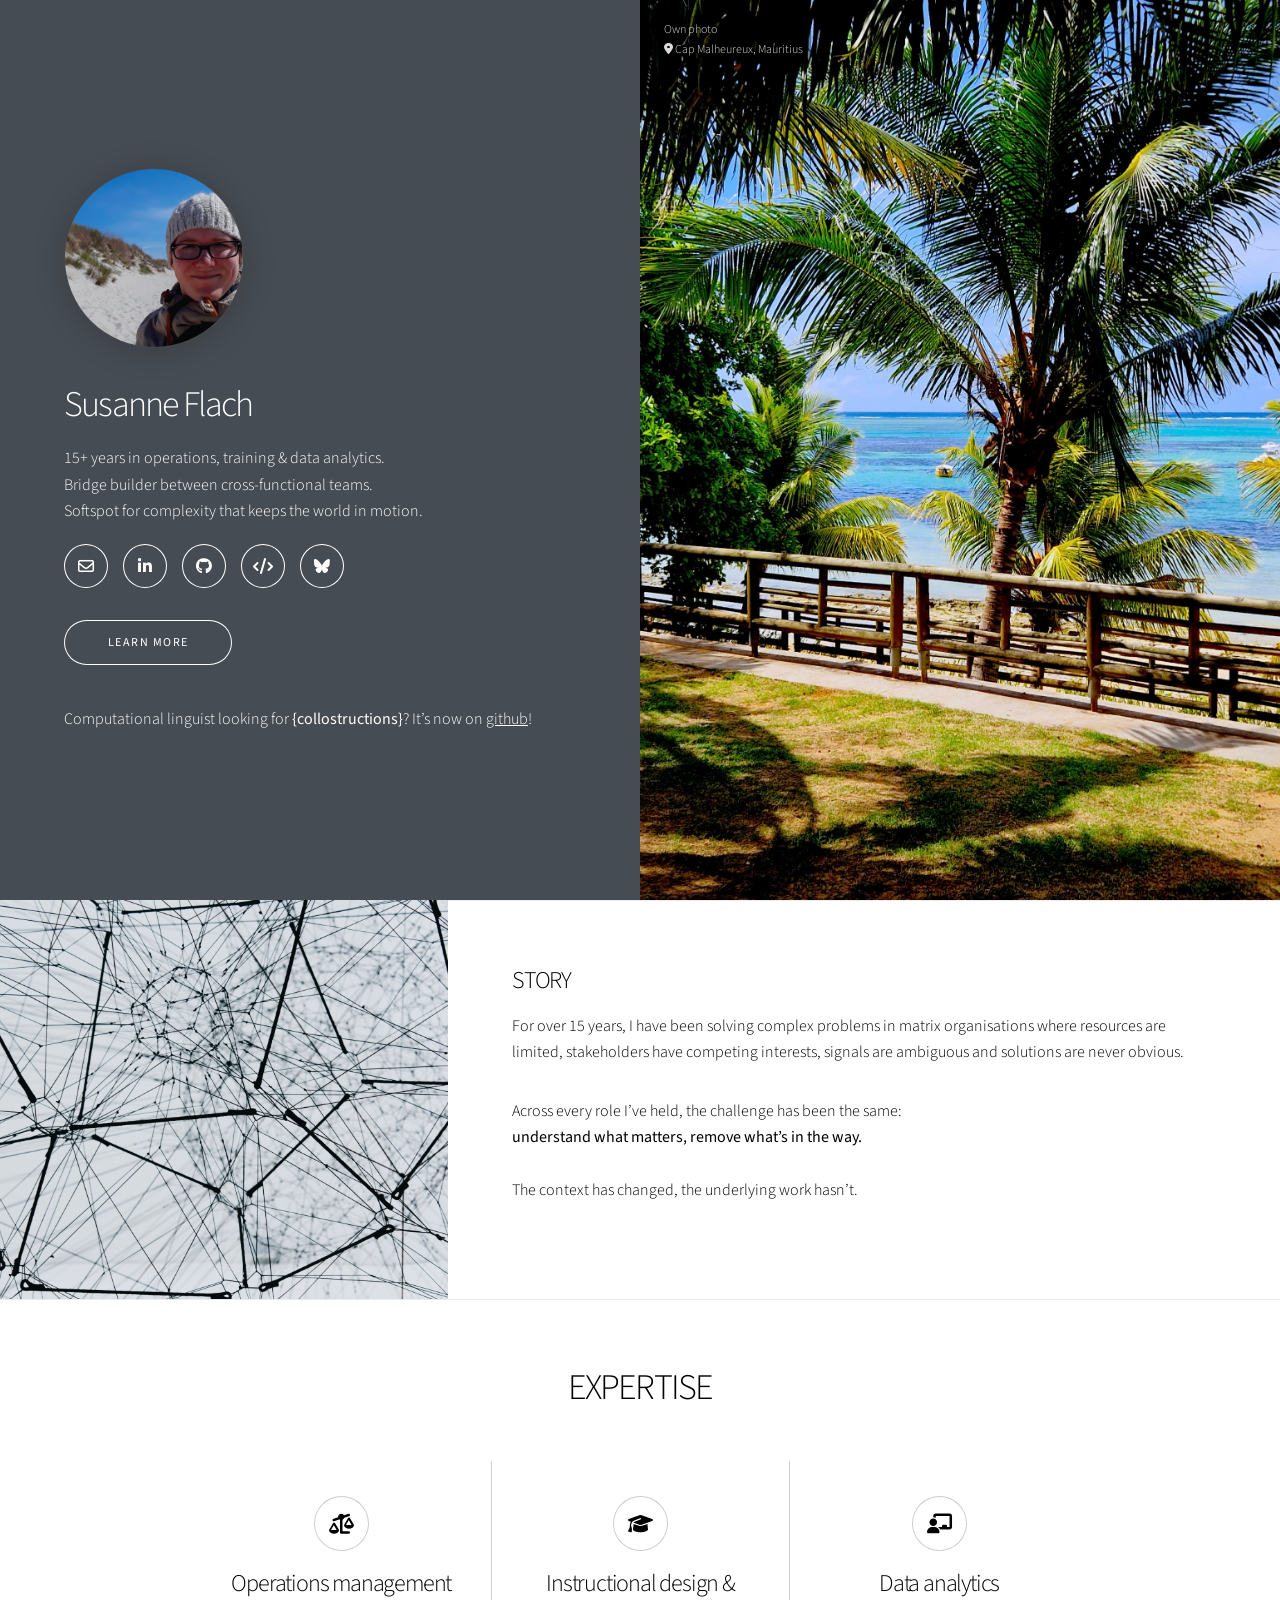
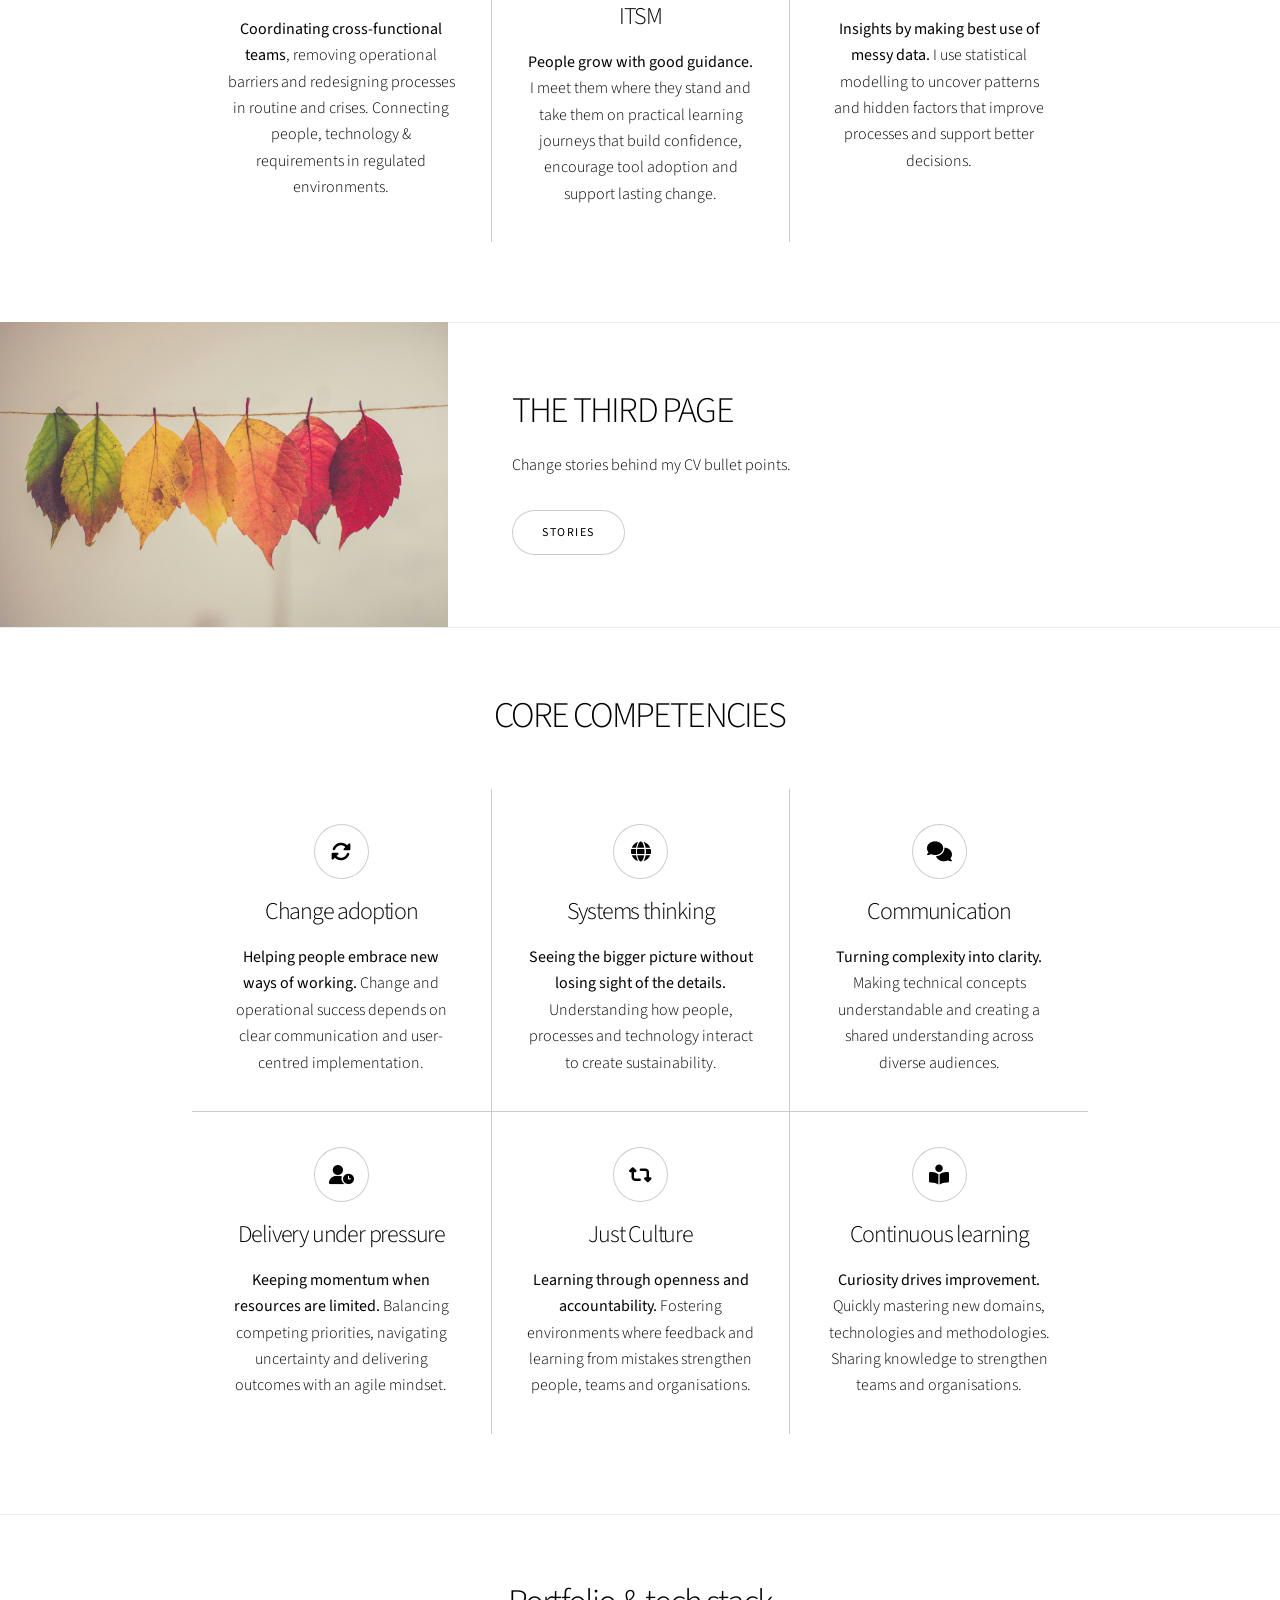
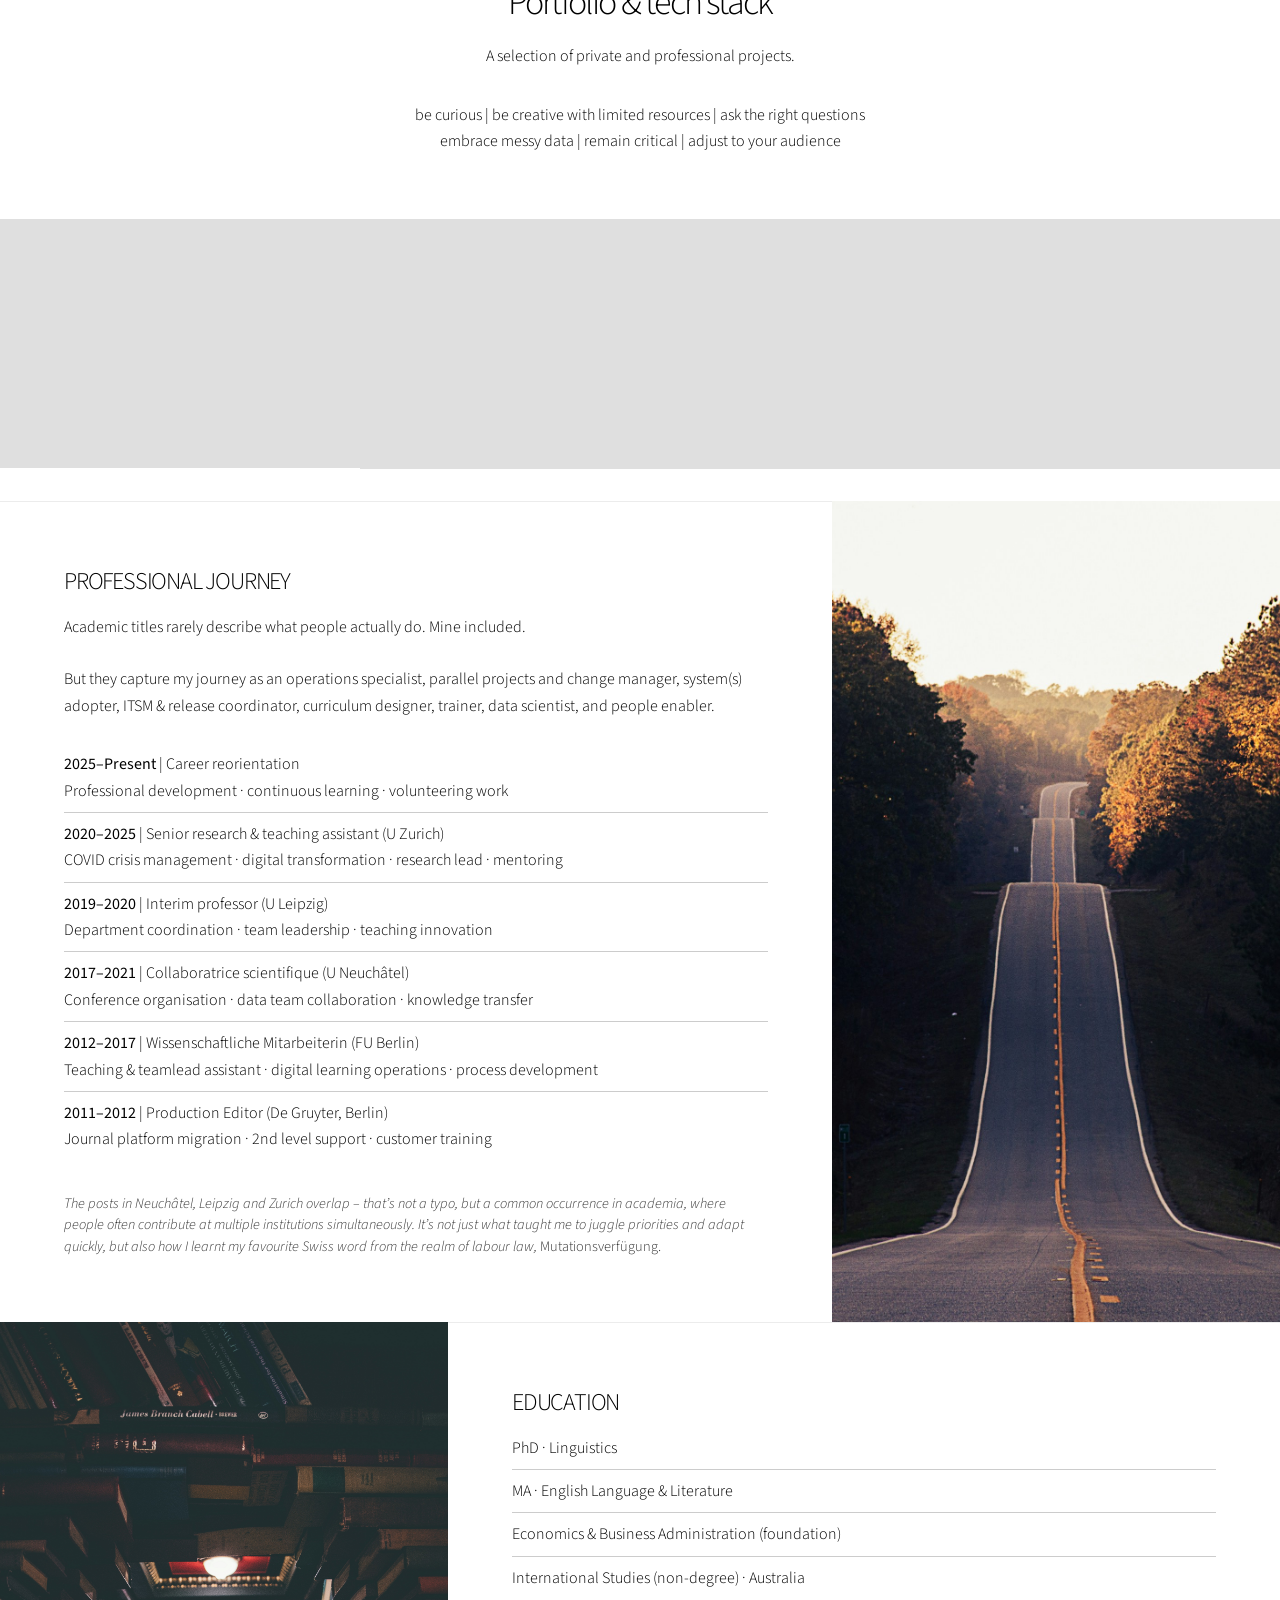
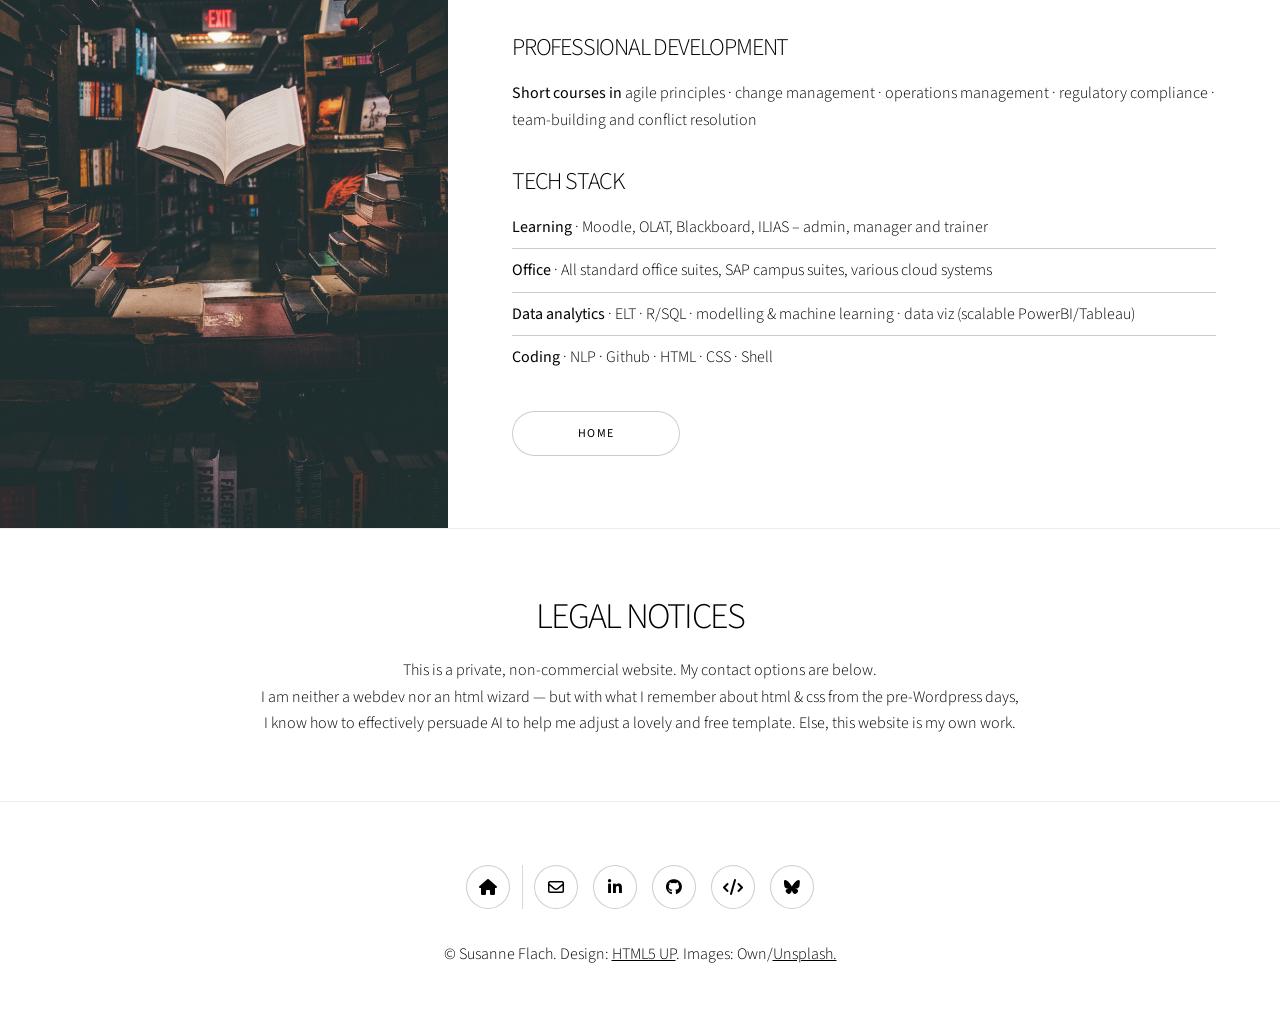
==== index.html @ 355e0c11 "Initial commit" ====
<!doctype html>
<!--
	Story by HTML5 UP
	html5up.net | @ajlkn
	Free for personal and commercial use under the CCA 3.0 license (html5up.net/license)
-->
<html>
  <head>
    <title>Susanne Flach</title>
    <meta charset="utf-8" />
    <meta
      name="viewport"
      content="width=device-width, initial-scale=1, user-scalable=no"
    />
    <link rel="stylesheet" href="assets/css/main.css" />
    <link rel="stylesheet" href="assets/css/custom.css" />
    <noscript
      ><link rel="stylesheet" href="assets/css/noscript.css"
    /></noscript>
    <link
      rel="stylesheet"
      href="https://cdnjs.cloudflare.com/ajax/libs/font-awesome/6.5.2/css/all.min.css"
    />
    <link rel="icon" href="/favicon.ico" type="image/x-icon" />
  </head>
  <body class="is-preload">
    <!-- Wrapper -->
    <div id="wrapper" class="divided">
      <!-- 0 - Header tile -->
      <section
        class="banner onload-image-fade-in onload-content-fade-right invert style1 fullscreen orient-left content-align-left image-position-center color1"
      >
        <div class="content">
          <span class="profile-pic">
            <img
              src="images/profile/profilepic.jpg"
              alt="Profile photo"
              style="opacity: 0.9"
            />
          </span>
          <h2>Susanne Flach</h2>
          <p style="margin-bottom: 20px">
            15+ years in operations, training & data analytics.
            <br />Bridge builder between cross-functional teams. <br />Softspot
            for complexity that keeps the world in motion.
          </p>

          <ul class="icons">
            <li>
              <a href="mailto:vorzimmer@sfla.ch" class="icon style2 fa-envelope"
                ><span class="label">Email</span></a
              >
            </li>
            <li>
              <a
                href="https://www.linkedin.com/in/susanneflach/"
                target="_blank"
                class="icon brands style2 fa-linkedin-in"
                ><span class="label">LinkedIn</span></a
              >
            </li>
            <li>
              <a
                href="https://github.com/skeptikantin"
                target="_blank"
                class="icon brands style2 fab fa-github"
                ><span class="label">github</span></a
              >
            </li>
            <li>
              <a
                href="https://www.datascienceportfol.io/sflach"
                target="_blank"
                class="icon solid style2 fa-code"
                ><span class="label">code</span></a
              >
            </li>
            <li>
              <a
                href="https://bsky.app/profile/skeptikantin.bsky.social"
                target="_blank"
                class="icon brands style2 fab fa-bluesky"
                ><span class="label">bluesky</span></a
              >
            </li>
          </ul>
          <p></p>
          <ul class="actions stacked">
            <li>
              <a href="#first" class="button big wide smooth-scroll-middle"
                >Learn more</a
              >
            </li>
          </ul>
          <p>
            Computational linguist looking for
            <strong>{collostructions}</strong>? It’s now on
            <a
              href="https://github.com/skeptikantin/collostructions"
              target="_blank"
              >github</a
            >!
          </p>
        </div>
        <!-- slide show on the right -->
        <span class="image">
          <span class="slideshow">
            <div class="slide active">
              <img src="images/own/Mauritius1.jpg" alt="" />
              <span class="attribution"
                >Own photo<br />
                <i class="fas fa-map-marker-alt"></i> Cap Malheureux,
                Mauritius</span
              >
            </div>

            <div class="slide">
              <img
                src="images/unsplash/jose-llamas--8Ir6uO4a_A-unsplash.jpg"
                alt=""
              />
              <span class="attribution"
                >Jose Llamas (Unsplash/@josilito)<br />
                <i class="fas fa-map-marker-alt"></i> Iseltwalt, Brienzersee,
                Switzerland</span
              >
            </div>

            <div class="slide">
              <img src="images/own/P28A_LSZB.jpg" alt="" />
              <span class="attribution"
                >Own photo — on board HB-PLY<br />
                <i class="fas fa-map-marker-alt"></i> Bern-Belp (LSZB)</span
              >
            </div>

            <div class="slide">
              <img src="images/own/Fiesch_VS_2017.jpeg" alt="" />
              <span class="attribution"
                >Own photo<br />
                <i class="fas fa-map-marker-alt"></i> Fiesch, Valais,
                Switzerland</span
              >
            </div>
          </span>
        </span>
      </section>

      <!-- 1 - Synopsis -->
      <section
        class="spotlight style1 orient-right content-align-left image-position-center onscroll-image-fade-in"
        id="first"
      >
        <div class="content">
          <h3>STORY</h3>
          <p class="minor">
            For over 15 years, I have been solving complex problems in matrix
            organisations where resources are limited, stakeholders have
            competing interests, signals are ambiguous and solutions are never
            obvious.
          </p>
          <p>
            Across every role I’ve held, the challenge has been the same:<br />
            <strong>understand what matters, remove what’s in the way.</strong
            ><br /><br />The context has changed, the underlying work hasn’t.
          </p>
          <ul class="actions stacked">
            <!--  <li>
              <a href="#expertise" class="button big wide smooth-scroll-middle"
                >Expertise</a
              >
            </li> -->
          </ul>
        </div>
        <div class="image">
          <img
            src="images/unsplash/alina-grubnyak-ZiQkhI7417A-unsplash.jpg"
            alt=""
          />
        </div>
      </section>

      <!-- 3 - Areas of expertise -->
      <section class="wrapper style1 align-center" id="expertise">
        <div class="inner">
          <h2>EXPERTISE</h2>
          <div class="items style1 medium onscroll-fade-in">
            <section>
              <span
                class="icon solid style2 major fa-balance-scale-left"
              ></span>
              <h3>Operations management</h3>
              <p>
                <strong>Coordinating cross-functional teams</strong>, removing
                operational barriers and redesigning processes in routine and
                crises. Connecting people, technology & requirements in
                regulated environments.
              </p>
            </section>
            <section>
              <span class="icon solid style2 major fa-graduation-cap"></span>
              <h3>Instructional design & ITSM</h3>
              <p>
                <strong>People grow with good guidance.</strong>
                I meet them where they stand and take them on practical learning
                journeys that build confidence, encourage tool adoption and
                support lasting change.
              </p>
            </section>
            <section>
              <span
                class="icon solid style2 major fa-chalkboard-teacher"
              ></span>
              <h3>Data analytics</h3>
              <p>
                <strong>Insights by making best use of messy data.</strong>
                I use statistical modelling to uncover patterns and hidden
                factors that improve processes and support better decisions.
              </p>
            </section>
          </div>
        </div>
      </section>

      <!-- 4 The Third Page -->
      <section
        class="spotlight style1 orient-right content-align-left image-position-center onscroll-image-fade-in"
      >
        <div class="content">
          <h2>THE THIRD PAGE</h2>
          <p>Change stories behind my CV bullet points.</p>
          <ul class="actions">
            <li><a href="thirdpage.html" class="button">Stories</a></li>
          </ul>
        </div>
        <div class="image">
          <img
            src="images/unsplash/chris-lawton-5IHz5WhosQE-unsplash.jpg"
            alt=""
          />
        </div>
      </section>

      <!-- 5 Competencies & values -->
      <section class="wrapper style1 align-center">
        <div class="inner">
          <h2>CORE COMPETENCIES</h2>
          <p></p>
          <div class="items style1 medium onscroll-fade-in">
            <section>
              <span class="icon solid style2 major fa-sync-alt"></span>
              <h3>Change adoption</h3>
              <p>
                <strong>Helping people embrace new ways of working.</strong>
                Change and operational success depends on clear communication
                and user-centred implementation.
              </p>
            </section>
            <section>
              <span class="icon solid style2 major fas fa-globe"></span>
              <h3>Systems thinking</h3>
              <p>
                <strong
                  >Seeing the bigger picture without losing sight of the
                  details.</strong
                >
                Understanding how people, processes and technology interact to
                create sustainability.
              </p>
            </section>
            <section>
              <span class="icon solid style2 major far fa-comments"></span>
              <h3>Communication</h3>
              <p>
                <strong>Turning complexity into clarity.</strong> Making
                technical concepts understandable and creating a shared
                understanding across diverse audiences.
              </p>
            </section>
            <section>
              <span class="icon solid style2 major fas fa-user-clock"></span>
              <h3>Delivery under pressure</h3>
              <p>
                <strong>Keeping momentum when resources are limited.</strong>
                Balancing competing priorities, navigating uncertainty and
                delivering outcomes with an agile mindset.
              </p>
            </section>
            <section>
              <span class="icon solid style2 major fas fa-retweet"></span>
              <h3>Just Culture</h3>
              <p>
                <strong>Learning through openness and accountability.</strong>
                Fostering environments where feedback and learning from mistakes
                strengthen people, teams and organisations.
              </p>
            </section>
            <section>
              <span class="icon solid style2 major fas fa-book-reader"></span>
              <h3>Continuous learning</h3>
              <p>
                <strong>Curiosity drives improvement.</strong> Quickly mastering
                new domains, technologies and methodologies. Sharing knowledge
                to strengthen teams and organisations.
              </p>
            </section>
          </div>
        </div>
      </section>

      <!-- 6 Portfolio -->
      <section class="wrapper style1 align-center">
        <div class="inner">
          <h2>Portfolio & tech stack</h2>
          <p>A selection of private and professional projects.</p>
          <p>
            be curious | be creative with limited resources | ask the right
            questions <br />embrace messy data | remain critical | adjust to
            your audience
          </p>
        </div>

        <!-- Gallery -->
        <div class="gallery style2 medium lightbox onscroll-fade-in">
          <!-- Pax satisfaction -->
          <article>
            <a
              href="https://skeptikantin.github.io/airline_reviews/"
              target="_blank"
              rel="noopener noreferrer"
              class="image"
            >
              <img src="images/gallery/thumbs/ZRH_departureboard2.jpg" alt="" />
            </a>
            <div class="caption">
              <h3>What makes passengers (un)happy?</h3>
              <p>
                The quality of <strong>human interaction</strong> — <br />over
                gimmicks, perks & infrastructure.
              </p>
              <ul class="actions fixed">
                <li>
                  <a
                    href="https://skeptikantin.github.io/airline_reviews/"
                    target="_blank"
                    class="button small"
                  >
                    Full story
                  </a>
                </li>
              </ul>
            </div>
          </article>
          <!-- John Oliver -->
          <article>
            <a
              href="https://skeptikantin.github.io/johnoliver/"
              target="_blank"
              rel="noopener noreferrer"
              class="image"
            >
              <img src="images/gallery/thumbs/LWT_overall.jpeg" alt="" />
            </a>
            <div class="caption">
              <h3>Is John Oliver getting angrier?</h3>
              <p>
                Maybe!<br />But he certainly has gotten <strong>faster</strong>!
              </p>
              <ul class="actions fixed">
                <li>
                  <a
                    href="https://skeptikantin.github.io/johnoliver/"
                    target="_blank"
                    class="button small"
                  >
                    Full story
                  </a>
                </li>
              </ul>
            </div>
          </article>
          <!-- Excel tutorial -->
          <article>
            <a
              href="https://www.youtube.com/watch?v=D0VtLaz-iYs&list=PLIZN-827NSINRq4EtjXeoPlh-62akkXWa"
              target="_blank"
              rel="noopener noreferrer"
              class="image"
            >
              <img src="images/gallery/thumbs/ExcelDataAnalysis.jpeg" alt="" />
            </a>
            <div class="caption">
              <h3>How to: Data Analysis in Excel</h3>
              <p>
                Self-paced learning tutorial for 1st year students used in
                flipped classroom teaching.
              </p>
              <ul class="actions fixed">
                <li>
                  <a
                    href="https://www.youtube.com/watch?v=D0VtLaz-iYs&list=PLIZN-827NSINRq4EtjXeoPlh-62akkXWa"
                    target="_blank"
                    class="button small"
                  >
                    YouTube playlist
                  </a>
                </li>
              </ul>
            </div>
          </article>
          <!-- Collostructions -->
          <article>
            <a
              href="https://github.com/skeptikantin/collostructions"
              target="_blank"
              class="image"
            >
              <img src="images/gallery/thumbs/collex.jpg" alt="" />
            </a>
            <div class="caption">
              <h3>R package {collostructions}</h3>
              <p>
                Attraction between words and sentences.<br />Runs 10x faster
                than comparable solutions.
              </p>
              <ul class="actions fixed">
                <li>
                  <a
                    href="https://github.com/skeptikantin/collostructions"
                    target="_blank"
                    class="button small"
                  >
                    Github
                  </a>
                </li>
              </ul>
            </div>
          </article>
        </div>
      </section>

      <!-- 2 Professional journey -->
      <section
        class="spotlight style1 orient-left content-align-left image-position-center onscroll-image-fade-in"
      >
        <div class="content">
          <h3>PROFESSIONAL JOURNEY</h3>
          <p>
            Academic titles rarely describe what people actually do. Mine
            included.<br /><br />But they capture my journey as an operations
            specialist, parallel projects and change manager, system(s) adopter,
            ITSM & release coordinator, curriculum designer, trainer, data
            scientist, and people enabler.
          </p>
          <p></p>
          <ul class="alt">
            <li>
              <strong>2025–Present </strong> | Career reorientation <br />
              Professional development · continuous learning · volunteering work
            </li>
            <li>
              <strong>2020–2025</strong> | Senior research & teaching assistant
              (U Zurich)<br />COVID crisis management · digital transformation ·
              research lead · mentoring
            </li>
            <li>
              <strong>2019–2020</strong> | Interim professor (U Leipzig)<br />
              Department coordination · team leadership · teaching innovation
            </li>
            <li>
              <strong>2017–2021</strong> | Collaboratrice scientifique (U
              Neuchâtel)<br />Conference organisation · data team collaboration
              · knowledge transfer
            </li>
            <li>
              <strong>2012–2017</strong> | Wissenschaftliche Mitarbeiterin (FU
              Berlin)<br />Teaching & teamlead assistant · digital learning
              operations · process development
            </li>
            <li>
              <strong>2011–2012</strong> | Production Editor (De Gruyter,
              Berlin)<br />Journal platform migration · 2nd level support ·
              customer training
            </li>
          </ul>
          <p class="note">
            <i
              >The posts in Neuchâtel, Leipzig and Zurich overlap – that’s not a
              typo, but a common occurrence in academia, where people often
              contribute at multiple institutions simultaneously. It’s not just
              what taught me to juggle priorities and adapt quickly, but also
              how I learnt my favourite Swiss word from the realm of labour law, </i
            >Mutationsverfügung.
          </p>

          <!-- <ul class="actions stacked">
            <li>
              <a
                href="assets/files/cv.pdf"
                class="button icon solid fa-download"
                download
              >
                Download Full CV
              </a>
            </li>
          </ul> -->
        </div>
        <div class="image">
          <img
            src="images/unsplash/matt-foxx-IUY_3DvM__w-unsplash.jpg"
            alt=""
          />
        </div>
      </section>
      <!-- 7 Education & qualifications -->
      <section
        class="spotlight style1 orient-right content-align-left image-position-center onscroll-image-fade-in"
      >
        <div class="content">
          <h3>EDUCATION</h3>
          <ul class="alt">
            <li>PhD · Linguistics</li>
            <li>MA · English Language & Literature</li>
            <li>Economics & Business Administration (foundation)</li>
            <li>International Studies (non-degree) · Australia</li>
          </ul>
          <h3>PROFESSIONAL DEVELOPMENT</h3>
          <p>
            <strong>Short courses in</strong> agile principles · change
            management · operations management · regulatory compliance ·
            team-building and conflict resolution
          </p>
          <h3>TECH STACK</h3>
          <ul class="alt">
            <li>
              <strong>Learning</strong> · Moodle, OLAT, Blackboard, ILIAS –
              admin, manager and trainer
            </li>
            <li>
              <strong>Office</strong> · All standard office suites, SAP campus
              suites, various cloud systems
            </li>
            <li>
              <strong>Data analytics</strong> · ELT · R/SQL · modelling &
              machine learning · data viz (scalable PowerBI/Tableau)
            </li>
            <li><strong>Coding</strong> · NLP · Github · HTML · CSS · Shell</li>
          </ul>
          <ul class="actions stacked">
            <li><a href="#" class="button big wide smooth-scroll">Home</a></li>
          </ul>
        </div>
        <div class="image">
          <img
            src="images/unsplash/jaredd-craig-HH4WBGNyltc-unsplash.jpg"
            alt=""
          />
        </div>
      </section>

      <!-- X Legal note -->
      <section class="wrapper style1 align-center">
        <div class="inner">
          <h2>LEGAL NOTICES</h2>

          <p>
            This is a private, non-commercial website. My contact options are
            below. <br />I am neither a webdev nor an html wizard — but with
            what I remember about html & css from the pre-Wordpress days,
            <br />I know how to effectively persuade AI to help me adjust a
            lovely and free template. Else, this website is my own work.
          </p>
        </div>
      </section>

      <!-- Footer -->
      <footer class="wrapper style1 align-center">
        <div class="inner">
          <ul class="icons">
            <li class="divider">
              <a href="index.html" class="icon solid style2 fa-home">
                <span class="label">Home</span>
              </a>
            </li>
            <li>
              <a href="mailto:vorzimmer@sfla.ch" class="icon style2 fa-envelope"
                ><span class="label">Email</span></a
              >
            </li>
            <li>
              <a
                href="https://www.linkedin.com/in/susanneflach/"
                target="_blank"
                class="icon brands style2 fa-linkedin-in"
                ><span class="label">LinkedIn</span></a
              >
            </li>
            <li>
              <a
                href="https://github.com/skeptikantin"
                target="_blank"
                class="icon brands style2 fab fa-github"
                ><span class="label">github</span></a
              >
            </li>
            <li>
              <a
                href="https://www.datascienceportfol.io/sflach"
                target="_blank"
                class="icon solid style2 fa-code"
                ><span class="label">github</span></a
              >
            </li>
            <li>
              <a
                href="https://bsky.app/profile/skeptikantin.bsky.social"
                target="_blank"
                class="icon brands style2 fab fa-bluesky"
                ><span class="label">github</span></a
              >
            </li>
          </ul>
          <p>
            &copy; Susanne Flach. Design:
            <a href="https://html5up.net">HTML5 UP</a>. Images: Own/<a
              href="https://unsplash.com/"
              >Unsplash.</a
            >
          </p>
        </div>
      </footer>
    </div>

    <!-- Scripts -->
    <script src="assets/js/jquery.min.js"></script>
    <script src="assets/js/jquery.scrollex.min.js"></script>
    <script src="assets/js/jquery.scrolly.min.js"></script>
    <script src="assets/js/browser.min.js"></script>
    <script src="assets/js/breakpoints.min.js"></script>
    <script src="assets/js/util.js"></script>
    <script src="assets/js/main.js"></script>

    <!-- Custom overrides -->
    <script src="assets/js/custom.js"></script>
  </body>
</html>
---- assets/css/main.css ----
@import url(fontawesome-all.min.css);
@import url('https://fonts.googleapis.com/css?family=Source+Sans+Pro:300,300i,400,400i');

/*
	Story by HTML5 UP
	html5up.net | @ajlkn
	Free for personal and commercial use under the CCA 3.0 license (html5up.net/license)
*/

html,
body,
div,
span,
applet,
object,
iframe,
h1,
h2,
h3,
h4,
h5,
h6,
p,
blockquote,
pre,
a,
abbr,
acronym,
address,
big,
cite,
code,
del,
dfn,
em,
img,
ins,
kbd,
q,
s,
samp,
small,
strike,
strong,
sub,
sup,
tt,
var,
b,
u,
i,
center,
dl,
dt,
dd,
ol,
ul,
li,
fieldset,
form,
label,
legend,
table,
caption,
tbody,
tfoot,
thead,
tr,
th,
td,
article,
aside,
canvas,
details,
embed,
figure,
figcaption,
footer,
header,
hgroup,
menu,
nav,
output,
ruby,
section,
summary,
time,
mark,
audio,
video {
  margin: 0;
  padding: 0;
  border: 0;
  font-size: 100%;
  font: inherit;
  vertical-align: baseline;
}

article,
aside,
details,
figcaption,
figure,
footer,
header,
hgroup,
menu,
nav,
section {
  display: block;
}

body {
  line-height: 1;
}

ol,
ul {
  list-style: none;
}

blockquote,
q {
  quotes: none;
}

blockquote:before,
blockquote:after,
q:before,
q:after {
  content: '';
  content: none;
}

table {
  border-collapse: collapse;
  border-spacing: 0;
}

body {
  -webkit-text-size-adjust: none;
}

mark {
  background-color: transparent;
  color: inherit;
}

input::-moz-focus-inner {
  border: 0;
  padding: 0;
}

input,
select,
textarea {
  -moz-appearance: none;
  -webkit-appearance: none;
  -ms-appearance: none;
  appearance: none;
}

/* Basic */

@-ms-viewport {
  width: device-width;
}

body {
  -ms-overflow-style: scrollbar;
}

@media screen and (max-width: 480px) {
  html,
  body {
    min-width: 320px;
  }
}

html {
  box-sizing: border-box;
}

*,
*:before,
*:after {
  box-sizing: inherit;
}

body {
  background: #ffffff;
}

body.is-preload *,
body.is-preload *:before,
body.is-preload *:after {
  -moz-animation: none !important;
  -webkit-animation: none !important;
  -ms-animation: none !important;
  animation: none !important;
  -moz-transition: none !important;
  -webkit-transition: none !important;
  -ms-transition: none !important;
  transition: none !important;
}

/* Type */

html {
  font-size: 18pt;
}

@media screen and (max-width: 1680px) {
  html {
    font-size: 14pt;
  }
}

@media screen and (max-width: 1280px) {
  html {
    font-size: 12pt;
  }
}

@media screen and (max-width: 736px) {
  html {
    font-size: 11pt;
  }
}

@media screen and (max-width: 360px) {
  html {
    font-size: 10pt;
  }
}

body {
  background-color: #ffffff;
  color: #000000;
}

body,
input,
select,
textarea {
  font-family: 'Source Sans Pro', Helvetica, sans-serif;
  font-size: 1rem;
  font-weight: 300;
  line-height: 1.65;
}

a {
  -moz-transition: color 0.2s ease-in-out;
  -webkit-transition: color 0.2s ease-in-out;
  -ms-transition: color 0.2s ease-in-out;
  transition: color 0.2s ease-in-out;
  text-decoration: underline;
}

a:hover {
  text-decoration: none;
}

strong,
b {
  font-weight: 400;
}

em,
i {
  font-style: italic;
}

p {
  margin: 0 0 2rem 0;
}

p.major {
  font-size: 1.25rem;
}

h1,
h2,
h3,
h4,
h5,
h6 {
  font-weight: 300;
  line-height: 1.375;
  letter-spacing: -0.05em;
  margin: 0 0 1rem 0;
}

h1 a,
h2 a,
h3 a,
h4 a,
h5 a,
h6 a {
  color: inherit;
  text-decoration: none;
}

h1 {
  font-size: 3.5rem;
  line-height: 1.2;
}

h2 {
  font-size: 2.25rem;
}

h3 {
  font-size: 1.5rem;
}

h4 {
  font-size: 1.1rem;
}

h5 {
  font-size: 0.9rem;
}

h6 {
  font-size: 0.7rem;
}

sub {
  font-size: 0.8rem;
  position: relative;
  top: 0.5rem;
}

sup {
  font-size: 0.8rem;
  position: relative;
  top: -0.5rem;
}

blockquote {
  border-left: solid 4px;
  font-style: italic;
  margin: 0 0 2rem 0;
  padding: 0.5rem 0 0.5rem 2rem;
}

code {
  border-radius: 4px;
  font-family: 'Courier New', monospace;
  font-size: 0.9em;
  margin: 0 0.25rem;
  padding: 0.25rem 0.325rem;
}

pre {
  -webkit-overflow-scrolling: touch;
  font-family: 'Courier New', monospace;
  font-size: 0.9em;
  margin: 0 0 2rem 0;
}

pre code {
  display: block;
  line-height: 1.5;
  padding: 0.75rem 1rem;
  overflow-x: auto;
}

hr {
  border: 0;
  border-bottom: solid 1px;
  margin: 2.5rem 0;
}

hr.major {
  margin: 3.5rem 0;
}

.align-left {
  text-align: left;
}

.align-center {
  text-align: center;
}

.align-right {
  text-align: right;
}

@media screen and (max-width: 736px) {
  p.major {
    font-size: 1.1rem;
  }

  h1 {
    font-size: 2.5rem;
  }

  h2 {
    font-size: 2rem;
  }

  h3 {
    font-size: 1.25rem;
  }

  h4 {
    font-size: 1rem;
  }
}

input,
select,
textarea {
  color: #000000;
}

a {
  color: #000000;
}

a:hover {
  color: #47d3e5;
}

strong,
b {
  color: #000000;
}

h1,
h2,
h3,
h4,
h5,
h6 {
  color: #000000;
}

blockquote {
  border-left-color: rgba(0, 0, 0, 0.2);
}

code {
  background: rgba(0, 0, 0, 0.05);
  border-color: rgba(0, 0, 0, 0.2);
}

hr {
  border-bottom-color: rgba(0, 0, 0, 0.2);
}

/* Row */

.row {
  display: flex;
  flex-wrap: wrap;
  box-sizing: border-box;
  align-items: stretch;
}

.row > * {
  box-sizing: border-box;
}

.row.gtr-uniform > * > :last-child {
  margin-bottom: 0;
}

.row.aln-left {
  justify-content: flex-start;
}

.row.aln-center {
  justify-content: center;
}

.row.aln-right {
  justify-content: flex-end;
}

.row.aln-top {
  align-items: flex-start;
}

.row.aln-middle {
  align-items: center;
}

.row.aln-bottom {
  align-items: flex-end;
}

.row > .imp {
  order: -1;
}

.row > .col-1 {
  width: 8.33333%;
}

.row > .off-1 {
  margin-left: 8.33333%;
}

.row > .col-2 {
  width: 16.66667%;
}

.row > .off-2 {
  margin-left: 16.66667%;
}

.row > .col-3 {
  width: 25%;
}

.row > .off-3 {
  margin-left: 25%;
}

.row > .col-4 {
  width: 33.33333%;
}

.row > .off-4 {
  margin-left: 33.33333%;
}

.row > .col-5 {
  width: 41.66667%;
}

.row > .off-5 {
  margin-left: 41.66667%;
}

.row > .col-6 {
  width: 50%;
}

.row > .off-6 {
  margin-left: 50%;
}

.row > .col-7 {
  width: 58.33333%;
}

.row > .off-7 {
  margin-left: 58.33333%;
}

.row > .col-8 {
  width: 66.66667%;
}

.row > .off-8 {
  margin-left: 66.66667%;
}

.row > .col-9 {
  width: 75%;
}

.row > .off-9 {
  margin-left: 75%;
}

.row > .col-10 {
  width: 83.33333%;
}

.row > .off-10 {
  margin-left: 83.33333%;
}

.row > .col-11 {
  width: 91.66667%;
}

.row > .off-11 {
  margin-left: 91.66667%;
}

.row > .col-12 {
  width: 100%;
}

.row > .off-12 {
  margin-left: 100%;
}

.row.gtr-0 {
  margin-top: 0;
  margin-left: 0rem;
}

.row.gtr-0 > * {
  padding: 0 0 0 0rem;
}

.row.gtr-0.gtr-uniform {
  margin-top: 0rem;
}

.row.gtr-0.gtr-uniform > * {
  padding-top: 0rem;
}

.row.gtr-25 {
  margin-top: 0;
  margin-left: -0.5rem;
}

.row.gtr-25 > * {
  padding: 0 0 0 0.5rem;
}

.row.gtr-25.gtr-uniform {
  margin-top: -0.5rem;
}

.row.gtr-25.gtr-uniform > * {
  padding-top: 0.5rem;
}

.row.gtr-50 {
  margin-top: 0;
  margin-left: -1rem;
}

.row.gtr-50 > * {
  padding: 0 0 0 1rem;
}

.row.gtr-50.gtr-uniform {
  margin-top: -1rem;
}

.row.gtr-50.gtr-uniform > * {
  padding-top: 1rem;
}

.row {
  margin-top: 0;
  margin-left: -2rem;
}

.row > * {
  padding: 0 0 0 2rem;
}

.row.gtr-uniform {
  margin-top: -2rem;
}

.row.gtr-uniform > * {
  padding-top: 2rem;
}

.row.gtr-150 {
  margin-top: 0;
  margin-left: -3rem;
}

.row.gtr-150 > * {
  padding: 0 0 0 3rem;
}

.row.gtr-150.gtr-uniform {
  margin-top: -3rem;
}

.row.gtr-150.gtr-uniform > * {
  padding-top: 3rem;
}

.row.gtr-200 {
  margin-top: 0;
  margin-left: -4rem;
}

.row.gtr-200 > * {
  padding: 0 0 0 4rem;
}

.row.gtr-200.gtr-uniform {
  margin-top: -4rem;
}

.row.gtr-200.gtr-uniform > * {
  padding-top: 4rem;
}

@media screen and (max-width: 1680px) {
  .row {
    display: flex;
    flex-wrap: wrap;
    box-sizing: border-box;
    align-items: stretch;
  }

  .row > * {
    box-sizing: border-box;
  }

  .row.gtr-uniform > * > :last-child {
    margin-bottom: 0;
  }

  .row.aln-left {
    justify-content: flex-start;
  }

  .row.aln-center {
    justify-content: center;
  }

  .row.aln-right {
    justify-content: flex-end;
  }

  .row.aln-top {
    align-items: flex-start;
  }

  .row.aln-middle {
    align-items: center;
  }

  .row.aln-bottom {
    align-items: flex-end;
  }

  .row > .imp-xlarge {
    order: -1;
  }

  .row > .col-1-xlarge {
    width: 8.33333%;
  }

  .row > .off-1-xlarge {
    margin-left: 8.33333%;
  }

  .row > .col-2-xlarge {
    width: 16.66667%;
  }

  .row > .off-2-xlarge {
    margin-left: 16.66667%;
  }

  .row > .col-3-xlarge {
    width: 25%;
  }

  .row > .off-3-xlarge {
    margin-left: 25%;
  }

  .row > .col-4-xlarge {
    width: 33.33333%;
  }

  .row > .off-4-xlarge {
    margin-left: 33.33333%;
  }

  .row > .col-5-xlarge {
    width: 41.66667%;
  }

  .row > .off-5-xlarge {
    margin-left: 41.66667%;
  }

  .row > .col-6-xlarge {
    width: 50%;
  }

  .row > .off-6-xlarge {
    margin-left: 50%;
  }

  .row > .col-7-xlarge {
    width: 58.33333%;
  }

  .row > .off-7-xlarge {
    margin-left: 58.33333%;
  }

  .row > .col-8-xlarge {
    width: 66.66667%;
  }

  .row > .off-8-xlarge {
    margin-left: 66.66667%;
  }

  .row > .col-9-xlarge {
    width: 75%;
  }

  .row > .off-9-xlarge {
    margin-left: 75%;
  }

  .row > .col-10-xlarge {
    width: 83.33333%;
  }

  .row > .off-10-xlarge {
    margin-left: 83.33333%;
  }

  .row > .col-11-xlarge {
    width: 91.66667%;
  }

  .row > .off-11-xlarge {
    margin-left: 91.66667%;
  }

  .row > .col-12-xlarge {
    width: 100%;
  }

  .row > .off-12-xlarge {
    margin-left: 100%;
  }

  .row.gtr-0 {
    margin-top: 0;
    margin-left: 0rem;
  }

  .row.gtr-0 > * {
    padding: 0 0 0 0rem;
  }

  .row.gtr-0.gtr-uniform {
    margin-top: 0rem;
  }

  .row.gtr-0.gtr-uniform > * {
    padding-top: 0rem;
  }

  .row.gtr-25 {
    margin-top: 0;
    margin-left: -0.5rem;
  }

  .row.gtr-25 > * {
    padding: 0 0 0 0.5rem;
  }

  .row.gtr-25.gtr-uniform {
    margin-top: -0.5rem;
  }

  .row.gtr-25.gtr-uniform > * {
    padding-top: 0.5rem;
  }

  .row.gtr-50 {
    margin-top: 0;
    margin-left: -1rem;
  }

  .row.gtr-50 > * {
    padding: 0 0 0 1rem;
  }

  .row.gtr-50.gtr-uniform {
    margin-top: -1rem;
  }

  .row.gtr-50.gtr-uniform > * {
    padding-top: 1rem;
  }

  .row {
    margin-top: 0;
    margin-left: -2rem;
  }

  .row > * {
    padding: 0 0 0 2rem;
  }

  .row.gtr-uniform {
    margin-top: -2rem;
  }

  .row.gtr-uniform > * {
    padding-top: 2rem;
  }

  .row.gtr-150 {
    margin-top: 0;
    margin-left: -3rem;
  }

  .row.gtr-150 > * {
    padding: 0 0 0 3rem;
  }

  .row.gtr-150.gtr-uniform {
    margin-top: -3rem;
  }

  .row.gtr-150.gtr-uniform > * {
    padding-top: 3rem;
  }

  .row.gtr-200 {
    margin-top: 0;
    margin-left: -4rem;
  }

  .row.gtr-200 > * {
    padding: 0 0 0 4rem;
  }

  .row.gtr-200.gtr-uniform {
    margin-top: -4rem;
  }

  .row.gtr-200.gtr-uniform > * {
    padding-top: 4rem;
  }
}

@media screen and (max-width: 1280px) {
  .row {
    display: flex;
    flex-wrap: wrap;
    box-sizing: border-box;
    align-items: stretch;
  }

  .row > * {
    box-sizing: border-box;
  }

  .row.gtr-uniform > * > :last-child {
    margin-bottom: 0;
  }

  .row.aln-left {
    justify-content: flex-start;
  }

  .row.aln-center {
    justify-content: center;
  }

  .row.aln-right {
    justify-content: flex-end;
  }

  .row.aln-top {
    align-items: flex-start;
  }

  .row.aln-middle {
    align-items: center;
  }

  .row.aln-bottom {
    align-items: flex-end;
  }

  .row > .imp-large {
    order: -1;
  }

  .row > .col-1-large {
    width: 8.33333%;
  }

  .row > .off-1-large {
    margin-left: 8.33333%;
  }

  .row > .col-2-large {
    width: 16.66667%;
  }

  .row > .off-2-large {
    margin-left: 16.66667%;
  }

  .row > .col-3-large {
    width: 25%;
  }

  .row > .off-3-large {
    margin-left: 25%;
  }

  .row > .col-4-large {
    width: 33.33333%;
  }

  .row > .off-4-large {
    margin-left: 33.33333%;
  }

  .row > .col-5-large {
    width: 41.66667%;
  }

  .row > .off-5-large {
    margin-left: 41.66667%;
  }

  .row > .col-6-large {
    width: 50%;
  }

  .row > .off-6-large {
    margin-left: 50%;
  }

  .row > .col-7-large {
    width: 58.33333%;
  }

  .row > .off-7-large {
    margin-left: 58.33333%;
  }

  .row > .col-8-large {
    width: 66.66667%;
  }

  .row > .off-8-large {
    margin-left: 66.66667%;
  }

  .row > .col-9-large {
    width: 75%;
  }

  .row > .off-9-large {
    margin-left: 75%;
  }

  .row > .col-10-large {
    width: 83.33333%;
  }

  .row > .off-10-large {
    margin-left: 83.33333%;
  }

  .row > .col-11-large {
    width: 91.66667%;
  }

  .row > .off-11-large {
    margin-left: 91.66667%;
  }

  .row > .col-12-large {
    width: 100%;
  }

  .row > .off-12-large {
    margin-left: 100%;
  }

  .row.gtr-0 {
    margin-top: 0;
    margin-left: 0rem;
  }

  .row.gtr-0 > * {
    padding: 0 0 0 0rem;
  }

  .row.gtr-0.gtr-uniform {
    margin-top: 0rem;
  }

  .row.gtr-0.gtr-uniform > * {
    padding-top: 0rem;
  }

  .row.gtr-25 {
    margin-top: 0;
    margin-left: -0.5rem;
  }

  .row.gtr-25 > * {
    padding: 0 0 0 0.5rem;
  }

  .row.gtr-25.gtr-uniform {
    margin-top: -0.5rem;
  }

  .row.gtr-25.gtr-uniform > * {
    padding-top: 0.5rem;
  }

  .row.gtr-50 {
    margin-top: 0;
    margin-left: -1rem;
  }

  .row.gtr-50 > * {
    padding: 0 0 0 1rem;
  }

  .row.gtr-50.gtr-uniform {
    margin-top: -1rem;
  }

  .row.gtr-50.gtr-uniform > * {
    padding-top: 1rem;
  }

  .row {
    margin-top: 0;
    margin-left: -2rem;
  }

  .row > * {
    padding: 0 0 0 2rem;
  }

  .row.gtr-uniform {
    margin-top: -2rem;
  }

  .row.gtr-uniform > * {
    padding-top: 2rem;
  }

  .row.gtr-150 {
    margin-top: 0;
    margin-left: -3rem;
  }

  .row.gtr-150 > * {
    padding: 0 0 0 3rem;
  }

  .row.gtr-150.gtr-uniform {
    margin-top: -3rem;
  }

  .row.gtr-150.gtr-uniform > * {
    padding-top: 3rem;
  }

  .row.gtr-200 {
    margin-top: 0;
    margin-left: -4rem;
  }

  .row.gtr-200 > * {
    padding: 0 0 0 4rem;
  }

  .row.gtr-200.gtr-uniform {
    margin-top: -4rem;
  }

  .row.gtr-200.gtr-uniform > * {
    padding-top: 4rem;
  }
}

@media screen and (max-width: 980px) {
  .row {
    display: flex;
    flex-wrap: wrap;
    box-sizing: border-box;
    align-items: stretch;
  }

  .row > * {
    box-sizing: border-box;
  }

  .row.gtr-uniform > * > :last-child {
    margin-bottom: 0;
  }

  .row.aln-left {
    justify-content: flex-start;
  }

  .row.aln-center {
    justify-content: center;
  }

  .row.aln-right {
    justify-content: flex-end;
  }

  .row.aln-top {
    align-items: flex-start;
  }

  .row.aln-middle {
    align-items: center;
  }

  .row.aln-bottom {
    align-items: flex-end;
  }

  .row > .imp-medium {
    order: -1;
  }

  .row > .col-1-medium {
    width: 8.33333%;
  }

  .row > .off-1-medium {
    margin-left: 8.33333%;
  }

  .row > .col-2-medium {
    width: 16.66667%;
  }

  .row > .off-2-medium {
    margin-left: 16.66667%;
  }

  .row > .col-3-medium {
    width: 25%;
  }

  .row > .off-3-medium {
    margin-left: 25%;
  }

  .row > .col-4-medium {
    width: 33.33333%;
  }

  .row > .off-4-medium {
    margin-left: 33.33333%;
  }

  .row > .col-5-medium {
    width: 41.66667%;
  }

  .row > .off-5-medium {
    margin-left: 41.66667%;
  }

  .row > .col-6-medium {
    width: 50%;
  }

  .row > .off-6-medium {
    margin-left: 50%;
  }

  .row > .col-7-medium {
    width: 58.33333%;
  }

  .row > .off-7-medium {
    margin-left: 58.33333%;
  }

  .row > .col-8-medium {
    width: 66.66667%;
  }

  .row > .off-8-medium {
    margin-left: 66.66667%;
  }

  .row > .col-9-medium {
    width: 75%;
  }

  .row > .off-9-medium {
    margin-left: 75%;
  }

  .row > .col-10-medium {
    width: 83.33333%;
  }

  .row > .off-10-medium {
    margin-left: 83.33333%;
  }

  .row > .col-11-medium {
    width: 91.66667%;
  }

  .row > .off-11-medium {
    margin-left: 91.66667%;
  }

  .row > .col-12-medium {
    width: 100%;
  }

  .row > .off-12-medium {
    margin-left: 100%;
  }

  .row.gtr-0 {
    margin-top: 0;
    margin-left: 0rem;
  }

  .row.gtr-0 > * {
    padding: 0 0 0 0rem;
  }

  .row.gtr-0.gtr-uniform {
    margin-top: 0rem;
  }

  .row.gtr-0.gtr-uniform > * {
    padding-top: 0rem;
  }

  .row.gtr-25 {
    margin-top: 0;
    margin-left: -0.5rem;
  }

  .row.gtr-25 > * {
    padding: 0 0 0 0.5rem;
  }

  .row.gtr-25.gtr-uniform {
    margin-top: -0.5rem;
  }

  .row.gtr-25.gtr-uniform > * {
    padding-top: 0.5rem;
  }

  .row.gtr-50 {
    margin-top: 0;
    margin-left: -1rem;
  }

  .row.gtr-50 > * {
    padding: 0 0 0 1rem;
  }

  .row.gtr-50.gtr-uniform {
    margin-top: -1rem;
  }

  .row.gtr-50.gtr-uniform > * {
    padding-top: 1rem;
  }

  .row {
    margin-top: 0;
    margin-left: -2rem;
  }

  .row > * {
    padding: 0 0 0 2rem;
  }

  .row.gtr-uniform {
    margin-top: -2rem;
  }

  .row.gtr-uniform > * {
    padding-top: 2rem;
  }

  .row.gtr-150 {
    margin-top: 0;
    margin-left: -3rem;
  }

  .row.gtr-150 > * {
    padding: 0 0 0 3rem;
  }

  .row.gtr-150.gtr-uniform {
    margin-top: -3rem;
  }

  .row.gtr-150.gtr-uniform > * {
    padding-top: 3rem;
  }

  .row.gtr-200 {
    margin-top: 0;
    margin-left: -4rem;
  }

  .row.gtr-200 > * {
    padding: 0 0 0 4rem;
  }

  .row.gtr-200.gtr-uniform {
    margin-top: -4rem;
  }

  .row.gtr-200.gtr-uniform > * {
    padding-top: 4rem;
  }
}

@media screen and (max-width: 736px) {
  .row {
    display: flex;
    flex-wrap: wrap;
    box-sizing: border-box;
    align-items: stretch;
  }

  .row > * {
    box-sizing: border-box;
  }

  .row.gtr-uniform > * > :last-child {
    margin-bottom: 0;
  }

  .row.aln-left {
    justify-content: flex-start;
  }

  .row.aln-center {
    justify-content: center;
  }

  .row.aln-right {
    justify-content: flex-end;
  }

  .row.aln-top {
    align-items: flex-start;
  }

  .row.aln-middle {
    align-items: center;
  }

  .row.aln-bottom {
    align-items: flex-end;
  }

  .row > .imp-small {
    order: -1;
  }

  .row > .col-1-small {
    width: 8.33333%;
  }

  .row > .off-1-small {
    margin-left: 8.33333%;
  }

  .row > .col-2-small {
    width: 16.66667%;
  }

  .row > .off-2-small {
    margin-left: 16.66667%;
  }

  .row > .col-3-small {
    width: 25%;
  }

  .row > .off-3-small {
    margin-left: 25%;
  }

  .row > .col-4-small {
    width: 33.33333%;
  }

  .row > .off-4-small {
    margin-left: 33.33333%;
  }

  .row > .col-5-small {
    width: 41.66667%;
  }

  .row > .off-5-small {
    margin-left: 41.66667%;
  }

  .row > .col-6-small {
    width: 50%;
  }

  .row > .off-6-small {
    margin-left: 50%;
  }

  .row > .col-7-small {
    width: 58.33333%;
  }

  .row > .off-7-small {
    margin-left: 58.33333%;
  }

  .row > .col-8-small {
    width: 66.66667%;
  }

  .row > .off-8-small {
    margin-left: 66.66667%;
  }

  .row > .col-9-small {
    width: 75%;
  }

  .row > .off-9-small {
    margin-left: 75%;
  }

  .row > .col-10-small {
    width: 83.33333%;
  }

  .row > .off-10-small {
    margin-left: 83.33333%;
  }

  .row > .col-11-small {
    width: 91.66667%;
  }

  .row > .off-11-small {
    margin-left: 91.66667%;
  }

  .row > .col-12-small {
    width: 100%;
  }

  .row > .off-12-small {
    margin-left: 100%;
  }

  .row.gtr-0 {
    margin-top: 0;
    margin-left: 0rem;
  }

  .row.gtr-0 > * {
    padding: 0 0 0 0rem;
  }

  .row.gtr-0.gtr-uniform {
    margin-top: 0rem;
  }

  .row.gtr-0.gtr-uniform > * {
    padding-top: 0rem;
  }

  .row.gtr-25 {
    margin-top: 0;
    margin-left: -0.5rem;
  }

  .row.gtr-25 > * {
    padding: 0 0 0 0.5rem;
  }

  .row.gtr-25.gtr-uniform {
    margin-top: -0.5rem;
  }

  .row.gtr-25.gtr-uniform > * {
    padding-top: 0.5rem;
  }

  .row.gtr-50 {
    margin-top: 0;
    margin-left: -1rem;
  }

  .row.gtr-50 > * {
    padding: 0 0 0 1rem;
  }

  .row.gtr-50.gtr-uniform {
    margin-top: -1rem;
  }

  .row.gtr-50.gtr-uniform > * {
    padding-top: 1rem;
  }

  .row {
    margin-top: 0;
    margin-left: -2rem;
  }

  .row > * {
    padding: 0 0 0 2rem;
  }

  .row.gtr-uniform {
    margin-top: -2rem;
  }

  .row.gtr-uniform > * {
    padding-top: 2rem;
  }

  .row.gtr-150 {
    margin-top: 0;
    margin-left: -3rem;
  }

  .row.gtr-150 > * {
    padding: 0 0 0 3rem;
  }

  .row.gtr-150.gtr-uniform {
    margin-top: -3rem;
  }

  .row.gtr-150.gtr-uniform > * {
    padding-top: 3rem;
  }

  .row.gtr-200 {
    margin-top: 0;
    margin-left: -4rem;
  }

  .row.gtr-200 > * {
    padding: 0 0 0 4rem;
  }

  .row.gtr-200.gtr-uniform {
    margin-top: -4rem;
  }

  .row.gtr-200.gtr-uniform > * {
    padding-top: 4rem;
  }
}

@media screen and (max-width: 480px) {
  .row {
    display: flex;
    flex-wrap: wrap;
    box-sizing: border-box;
    align-items: stretch;
  }

  .row > * {
    box-sizing: border-box;
  }

  .row.gtr-uniform > * > :last-child {
    margin-bottom: 0;
  }

  .row.aln-left {
    justify-content: flex-start;
  }

  .row.aln-center {
    justify-content: center;
  }

  .row.aln-right {
    justify-content: flex-end;
  }

  .row.aln-top {
    align-items: flex-start;
  }

  .row.aln-middle {
    align-items: center;
  }

  .row.aln-bottom {
    align-items: flex-end;
  }

  .row > .imp-xsmall {
    order: -1;
  }

  .row > .col-1-xsmall {
    width: 8.33333%;
  }

  .row > .off-1-xsmall {
    margin-left: 8.33333%;
  }

  .row > .col-2-xsmall {
    width: 16.66667%;
  }

  .row > .off-2-xsmall {
    margin-left: 16.66667%;
  }

  .row > .col-3-xsmall {
    width: 25%;
  }

  .row > .off-3-xsmall {
    margin-left: 25%;
  }

  .row > .col-4-xsmall {
    width: 33.33333%;
  }

  .row > .off-4-xsmall {
    margin-left: 33.33333%;
  }

  .row > .col-5-xsmall {
    width: 41.66667%;
  }

  .row > .off-5-xsmall {
    margin-left: 41.66667%;
  }

  .row > .col-6-xsmall {
    width: 50%;
  }

  .row > .off-6-xsmall {
    margin-left: 50%;
  }

  .row > .col-7-xsmall {
    width: 58.33333%;
  }

  .row > .off-7-xsmall {
    margin-left: 58.33333%;
  }

  .row > .col-8-xsmall {
    width: 66.66667%;
  }

  .row > .off-8-xsmall {
    margin-left: 66.66667%;
  }

  .row > .col-9-xsmall {
    width: 75%;
  }

  .row > .off-9-xsmall {
    margin-left: 75%;
  }

  .row > .col-10-xsmall {
    width: 83.33333%;
  }

  .row > .off-10-xsmall {
    margin-left: 83.33333%;
  }

  .row > .col-11-xsmall {
    width: 91.66667%;
  }

  .row > .off-11-xsmall {
    margin-left: 91.66667%;
  }

  .row > .col-12-xsmall {
    width: 100%;
  }

  .row > .off-12-xsmall {
    margin-left: 100%;
  }

  .row.gtr-0 {
    margin-top: 0;
    margin-left: 0rem;
  }

  .row.gtr-0 > * {
    padding: 0 0 0 0rem;
  }

  .row.gtr-0.gtr-uniform {
    margin-top: 0rem;
  }

  .row.gtr-0.gtr-uniform > * {
    padding-top: 0rem;
  }

  .row.gtr-25 {
    margin-top: 0;
    margin-left: -0.5rem;
  }

  .row.gtr-25 > * {
    padding: 0 0 0 0.5rem;
  }

  .row.gtr-25.gtr-uniform {
    margin-top: -0.5rem;
  }

  .row.gtr-25.gtr-uniform > * {
    padding-top: 0.5rem;
  }

  .row.gtr-50 {
    margin-top: 0;
    margin-left: -1rem;
  }

  .row.gtr-50 > * {
    padding: 0 0 0 1rem;
  }

  .row.gtr-50.gtr-uniform {
    margin-top: -1rem;
  }

  .row.gtr-50.gtr-uniform > * {
    padding-top: 1rem;
  }

  .row {
    margin-top: 0;
    margin-left: -2rem;
  }

  .row > * {
    padding: 0 0 0 2rem;
  }

  .row.gtr-uniform {
    margin-top: -2rem;
  }

  .row.gtr-uniform > * {
    padding-top: 2rem;
  }

  .row.gtr-150 {
    margin-top: 0;
    margin-left: -3rem;
  }

  .row.gtr-150 > * {
    padding: 0 0 0 3rem;
  }

  .row.gtr-150.gtr-uniform {
    margin-top: -3rem;
  }

  .row.gtr-150.gtr-uniform > * {
    padding-top: 3rem;
  }

  .row.gtr-200 {
    margin-top: 0;
    margin-left: -4rem;
  }

  .row.gtr-200 > * {
    padding: 0 0 0 4rem;
  }

  .row.gtr-200.gtr-uniform {
    margin-top: -4rem;
  }

  .row.gtr-200.gtr-uniform > * {
    padding-top: 4rem;
  }
}

@media screen and (max-width: 360px) {
  .row {
    display: flex;
    flex-wrap: wrap;
    box-sizing: border-box;
    align-items: stretch;
  }

  .row > * {
    box-sizing: border-box;
  }

  .row.gtr-uniform > * > :last-child {
    margin-bottom: 0;
  }

  .row.aln-left {
    justify-content: flex-start;
  }

  .row.aln-center {
    justify-content: center;
  }

  .row.aln-right {
    justify-content: flex-end;
  }

  .row.aln-top {
    align-items: flex-start;
  }

  .row.aln-middle {
    align-items: center;
  }

  .row.aln-bottom {
    align-items: flex-end;
  }

  .row > .imp-xxsmall {
    order: -1;
  }

  .row > .col-1-xxsmall {
    width: 8.33333%;
  }

  .row > .off-1-xxsmall {
    margin-left: 8.33333%;
  }

  .row > .col-2-xxsmall {
    width: 16.66667%;
  }

  .row > .off-2-xxsmall {
    margin-left: 16.66667%;
  }

  .row > .col-3-xxsmall {
    width: 25%;
  }

  .row > .off-3-xxsmall {
    margin-left: 25%;
  }

  .row > .col-4-xxsmall {
    width: 33.33333%;
  }

  .row > .off-4-xxsmall {
    margin-left: 33.33333%;
  }

  .row > .col-5-xxsmall {
    width: 41.66667%;
  }

  .row > .off-5-xxsmall {
    margin-left: 41.66667%;
  }

  .row > .col-6-xxsmall {
    width: 50%;
  }

  .row > .off-6-xxsmall {
    margin-left: 50%;
  }

  .row > .col-7-xxsmall {
    width: 58.33333%;
  }

  .row > .off-7-xxsmall {
    margin-left: 58.33333%;
  }

  .row > .col-8-xxsmall {
    width: 66.66667%;
  }

  .row > .off-8-xxsmall {
    margin-left: 66.66667%;
  }

  .row > .col-9-xxsmall {
    width: 75%;
  }

  .row > .off-9-xxsmall {
    margin-left: 75%;
  }

  .row > .col-10-xxsmall {
    width: 83.33333%;
  }

  .row > .off-10-xxsmall {
    margin-left: 83.33333%;
  }

  .row > .col-11-xxsmall {
    width: 91.66667%;
  }

  .row > .off-11-xxsmall {
    margin-left: 91.66667%;
  }

  .row > .col-12-xxsmall {
    width: 100%;
  }

  .row > .off-12-xxsmall {
    margin-left: 100%;
  }

  .row.gtr-0 {
    margin-top: 0;
    margin-left: 0rem;
  }

  .row.gtr-0 > * {
    padding: 0 0 0 0rem;
  }

  .row.gtr-0.gtr-uniform {
    margin-top: 0rem;
  }

  .row.gtr-0.gtr-uniform > * {
    padding-top: 0rem;
  }

  .row.gtr-25 {
    margin-top: 0;
    margin-left: -0.5rem;
  }

  .row.gtr-25 > * {
    padding: 0 0 0 0.5rem;
  }

  .row.gtr-25.gtr-uniform {
    margin-top: -0.5rem;
  }

  .row.gtr-25.gtr-uniform > * {
    padding-top: 0.5rem;
  }

  .row.gtr-50 {
    margin-top: 0;
    margin-left: -1rem;
  }

  .row.gtr-50 > * {
    padding: 0 0 0 1rem;
  }

  .row.gtr-50.gtr-uniform {
    margin-top: -1rem;
  }

  .row.gtr-50.gtr-uniform > * {
    padding-top: 1rem;
  }

  .row {
    margin-top: 0;
    margin-left: -2rem;
  }

  .row > * {
    padding: 0 0 0 2rem;
  }

  .row.gtr-uniform {
    margin-top: -2rem;
  }

  .row.gtr-uniform > * {
    padding-top: 2rem;
  }

  .row.gtr-150 {
    margin-top: 0;
    margin-left: -3rem;
  }

  .row.gtr-150 > * {
    padding: 0 0 0 3rem;
  }

  .row.gtr-150.gtr-uniform {
    margin-top: -3rem;
  }

  .row.gtr-150.gtr-uniform > * {
    padding-top: 3rem;
  }

  .row.gtr-200 {
    margin-top: 0;
    margin-left: -4rem;
  }

  .row.gtr-200 > * {
    padding: 0 0 0 4rem;
  }

  .row.gtr-200.gtr-uniform {
    margin-top: -4rem;
  }

  .row.gtr-200.gtr-uniform > * {
    padding-top: 4rem;
  }
}

/* Box */

.box {
  border-radius: 4px;
  border: solid 1px;
  margin-bottom: 2rem;
  padding: 1.5rem;
}

.box > :last-child,
.box > :last-child > :last-child,
.box > :last-child > :last-child > :last-child {
  margin-bottom: 0;
}

.box.alt {
  border: 0;
  border-radius: 0;
  padding: 0;
}

.box {
  border-color: rgba(0, 0, 0, 0.2);
}

/* Button */

input[type='submit'],
input[type='reset'],
input[type='button'],
button,
.button {
  -moz-appearance: none;
  -webkit-appearance: none;
  -ms-appearance: none;
  appearance: none;
  -moz-transition:
    background-color 0.2s ease-in-out,
    box-shadow 0.2s ease-in-out,
    color 0.2s ease-in-out;
  -webkit-transition:
    background-color 0.2s ease-in-out,
    box-shadow 0.2s ease-in-out,
    color 0.2s ease-in-out;
  -ms-transition:
    background-color 0.2s ease-in-out,
    box-shadow 0.2s ease-in-out,
    color 0.2s ease-in-out;
  transition:
    background-color 0.2s ease-in-out,
    box-shadow 0.2s ease-in-out,
    color 0.2s ease-in-out;
  border: 0;
  cursor: pointer;
  display: inline-block;
  font-weight: 400;
  letter-spacing: 0.125em;
  text-align: center;
  text-decoration: none;
  text-transform: uppercase;
  white-space: nowrap;
  font-size: 0.75rem;
  max-width: 20rem;
  height: 3.75em;
  line-height: 3.75em;
  border-radius: 3.75em;
  padding: 0 2.5em;
  text-overflow: ellipsis;
  overflow: hidden;
}

input[type='submit'].icon:before,
input[type='reset'].icon:before,
input[type='button'].icon:before,
button.icon:before,
.button.icon:before {
  margin-right: 0.5rem;
}

input[type='submit'].fit,
input[type='reset'].fit,
input[type='button'].fit,
button.fit,
.button.fit {
  width: 100%;
}

input[type='submit'].small,
input[type='reset'].small,
input[type='button'].small,
button.small,
.button.small {
  font-size: 0.6rem;
  height: 3.325em;
  line-height: 3.325em;
  border-radius: 3.325em;
  padding: 0 2em;
}

input[type='submit'].large,
input[type='reset'].large,
input[type='button'].large,
button.large,
.button.large {
  font-size: 0.8rem;
  height: 4em;
  line-height: 4em;
  border-radius: 4em;
  padding: 0 3em;
}

input[type='submit'].wide,
input[type='reset'].wide,
input[type='button'].wide,
button.wide,
.button.wide {
  min-width: 14em;
}

input[type='submit'].disabled,
input[type='submit']:disabled,
input[type='reset'].disabled,
input[type='reset']:disabled,
input[type='button'].disabled,
input[type='button']:disabled,
button.disabled,
button:disabled,
.button.disabled,
.button:disabled {
  pointer-events: none;
  opacity: 0.25;
}

input[type='submit'],
input[type='reset'],
input[type='button'],
button,
.button {
  background-color: transparent;
  box-shadow: inset 0 0 0 1px rgba(0, 0, 0, 0.2);
  color: #000000 !important;
}

input[type='submit']:hover,
input[type='reset']:hover,
input[type='button']:hover,
button:hover,
.button:hover {
  box-shadow: inset 0 0 0 1px #47d3e5;
  color: #47d3e5 !important;
}

input[type='submit']:active,
input[type='reset']:active,
input[type='button']:active,
button:active,
.button:active {
  background-color: rgba(71, 211, 229, 0.2);
  box-shadow: inset 0 0 0 1px #47d3e5;
  color: #47d3e5 !important;
}

input[type='submit'].primary,
input[type='reset'].primary,
input[type='button'].primary,
button.primary,
.button.primary {
  background-color: #000000;
  box-shadow: none;
  color: #ffffff !important;
}

input[type='submit'].primary:hover,
input[type='reset'].primary:hover,
input[type='button'].primary:hover,
button.primary:hover,
.button.primary:hover {
  background-color: #47d3e5;
}

input[type='submit'].primary:active,
input[type='reset'].primary:active,
input[type='button'].primary:active,
button.primary:active,
.button.primary:active {
  background-color: #1ebdd1;
}

/* Form */

form {
  margin: 0 0 2rem 0;
}

form > :last-child {
  margin-bottom: 0;
}

form > .fields {
  display: -moz-flex;
  display: -webkit-flex;
  display: -ms-flex;
  display: flex;
  -moz-flex-wrap: wrap;
  -webkit-flex-wrap: wrap;
  -ms-flex-wrap: wrap;
  flex-wrap: wrap;
  width: calc(100% + 3rem);
  margin: -1.5rem 0 2rem -1.5rem;
}

form > .fields > .field {
  -moz-flex-grow: 0;
  -webkit-flex-grow: 0;
  -ms-flex-grow: 0;
  flex-grow: 0;
  -moz-flex-shrink: 0;
  -webkit-flex-shrink: 0;
  -ms-flex-shrink: 0;
  flex-shrink: 0;
  padding: 1.5rem 0 0 1.5rem;
  width: calc(100% - 1.5rem);
}

form > .fields > .field.half {
  width: calc(50% - 0.75rem);
}

form > .fields > .field.third {
  width: calc(100% / 3 - 0.5rem);
}

form > .fields > .field.quarter {
  width: calc(25% - 0.375rem);
}

@media screen and (max-width: 480px) {
  form > .fields {
    width: calc(100% + 3rem);
    margin: -1.5rem 0 2rem -1.5rem;
  }

  form > .fields > .field {
    padding: 1.5rem 0 0 1.5rem;
    width: calc(100% - 1.5rem);
  }

  form > .fields > .field.half {
    width: calc(100% - 1.5rem);
  }

  form > .fields > .field.third {
    width: calc(100% - 1.5rem);
  }

  form > .fields > .field.quarter {
    width: calc(100% - 1.5rem);
  }
}

label {
  display: block;
  font-size: 0.9rem;
  font-weight: 400;
  margin: 0 0 1rem 0;
}

input[type='text'],
input[type='password'],
input[type='email'],
input[type='tel'],
input[type='search'],
input[type='url'],
select,
textarea {
  -moz-appearance: none;
  -webkit-appearance: none;
  -ms-appearance: none;
  appearance: none;
  background-color: transparent;
  border-radius: 4px;
  border: none;
  border: solid 1px;
  color: inherit;
  display: block;
  outline: 0;
  padding: 0 0.825rem;
  text-decoration: none;
  width: 100%;
}

input[type='text']:invalid,
input[type='password']:invalid,
input[type='email']:invalid,
input[type='tel']:invalid,
input[type='search']:invalid,
input[type='url']:invalid,
select:invalid,
textarea:invalid {
  box-shadow: none;
}

select {
  background-size: 1.25rem;
  background-repeat: no-repeat;
  background-position: calc(100% - 1rem) center;
  height: 2.75rem;
  padding-right: 2.75rem;
  text-overflow: ellipsis;
}

select:focus::-ms-value {
  background-color: transparent;
}

select::-ms-expand {
  display: none;
}

input[type='text'],
input[type='password'],
input[type='email'],
input[type='tel'],
input[type='search'],
input[type='url'],
select {
  height: 2.75rem;
}

textarea {
  padding: 0.75rem 1rem;
}

input[type='checkbox'],
input[type='radio'] {
  -moz-appearance: none;
  -webkit-appearance: none;
  -ms-appearance: none;
  appearance: none;
  display: block;
  float: left;
  margin-right: -2rem;
  opacity: 0;
  width: 1rem;
  z-index: -1;
}

input[type='checkbox'] + label,
input[type='radio'] + label {
  text-decoration: none;
  -moz-user-select: none;
  -webkit-user-select: none;
  -ms-user-select: none;
  user-select: none;
  cursor: pointer;
  display: inline-block;
  font-size: 1rem;
  font-weight: 300;
  padding-left: 2.4rem;
  padding-right: 0.75rem;
  position: relative;
  margin-bottom: 0;
}

input[type='checkbox'] + label:before,
input[type='radio'] + label:before {
  -moz-osx-font-smoothing: grayscale;
  -webkit-font-smoothing: antialiased;
  display: inline-block;
  font-style: normal;
  font-variant: normal;
  text-rendering: auto;
  line-height: 1;
  text-transform: none !important;
  font-family: 'Font Awesome 5 Free';
  font-weight: 900;
}

input[type='checkbox'] + label:before,
input[type='radio'] + label:before {
  border-radius: 4px;
  border: solid 1px;
  content: '';
  display: inline-block;
  font-size: 0.8rem;
  height: 1.65rem;
  left: 0;
  line-height: 1.65rem;
  position: absolute;
  text-align: center;
  top: 0;
  width: 1.65rem;
}

input[type='checkbox']:checked + label:before,
input[type='radio']:checked + label:before {
  content: '\f00c';
}

input[type='checkbox'] + label:before {
  border-radius: 4px;
}

input[type='radio'] + label:before {
  border-radius: 100%;
}

::-webkit-input-placeholder {
  opacity: 1;
}

:-moz-placeholder {
  opacity: 1;
}

::-moz-placeholder {
  opacity: 1;
}

:-ms-input-placeholder {
  opacity: 1;
}

label {
  color: #000000;
}

input[type='text'],
input[type='password'],
input[type='email'],
input[type='tel'],
input[type='search'],
input[type='url'],
select,
textarea {
  border-color: rgba(0, 0, 0, 0.2);
}

input[type='text']:focus,
input[type='password']:focus,
input[type='email']:focus,
input[type='tel']:focus,
input[type='search']:focus,
input[type='url']:focus,
select:focus,
textarea:focus {
  border-color: #47d3e5;
  box-shadow: 0 0 0 1px #47d3e5;
}

select {
  background-image: url("data:image/svg+xml;charset=utf8,%3Csvg xmlns='http://www.w3.org/2000/svg' width='40' height='40' preserveAspectRatio='none' viewBox='0 0 40 40'%3E%3Cpath d='M9.4,12.3l10.4,10.4l10.4-10.4c0.2-0.2,0.5-0.4,0.9-0.4c0.3,0,0.6,0.1,0.9,0.4l3.3,3.3c0.2,0.2,0.4,0.5,0.4,0.9 c0,0.4-0.1,0.6-0.4,0.9L20.7,31.9c-0.2,0.2-0.5,0.4-0.9,0.4c-0.3,0-0.6-0.1-0.9-0.4L4.3,17.3c-0.2-0.2-0.4-0.5-0.4-0.9 c0-0.4,0.1-0.6,0.4-0.9l3.3-3.3c0.2-0.2,0.5-0.4,0.9-0.4S9.1,12.1,9.4,12.3z' fill='rgba(0, 0, 0, 0.2)' /%3E%3C/svg%3E");
}

select option {
  color: #000000;
  background: #ffffff;
}

input[type='checkbox'] + label,
input[type='radio'] + label {
  color: #000000;
}

input[type='checkbox'] + label:before,
input[type='radio'] + label:before {
  border-color: rgba(0, 0, 0, 0.2);
}

input[type='checkbox']:checked + label:before,
input[type='radio']:checked + label:before {
  background-color: #000000;
  border-color: #000000;
  color: #ffffff;
}

input[type='checkbox']:focus + label:before,
input[type='radio']:focus + label:before {
  border-color: #47d3e5;
  box-shadow: 0 0 0 1px #47d3e5;
}

::-webkit-input-placeholder {
  color: rgba(0, 0, 0, 0.75) !important;
}

:-moz-placeholder {
  color: rgba(0, 0, 0, 0.75) !important;
}

::-moz-placeholder {
  color: rgba(0, 0, 0, 0.75) !important;
}

:-ms-input-placeholder {
  color: rgba(0, 0, 0, 0.75) !important;
}

/* Icon */

.icon {
  text-decoration: none;
  border-bottom: none;
  position: relative;
  text-align: center;
}

.icon:before {
  -moz-osx-font-smoothing: grayscale;
  -webkit-font-smoothing: antialiased;
  display: inline-block;
  font-style: normal;
  font-variant: normal;
  text-rendering: auto;
  line-height: 1;
  text-transform: none !important;
  font-family: 'Font Awesome 5 Free';
  font-weight: 400;
}

.icon > .label {
  display: none;
}

.icon:before {
  line-height: inherit;
}

.icon.solid:before {
  font-weight: 900;
}

.icon.brands:before {
  font-family: 'Font Awesome 5 Brands';
}

.icon.style2:before {
  border-radius: 2.75em;
  display: inline-block;
  height: 2.75em;
  line-height: 2.75em;
  width: 2.75em;
}

.icon.major {
  display: block;
  margin: 0 0 1rem 0;
}

.icon.major:before {
  font-size: 1.25rem;
}

a.icon.style2:before {
  -moz-transition:
    background-color 0.2s ease-in-out,
    box-shadow 0.2s ease-in-out,
    color 0.2s ease-in-out;
  -webkit-transition:
    background-color 0.2s ease-in-out,
    box-shadow 0.2s ease-in-out,
    color 0.2s ease-in-out;
  -ms-transition:
    background-color 0.2s ease-in-out,
    box-shadow 0.2s ease-in-out,
    color 0.2s ease-in-out;
  transition:
    background-color 0.2s ease-in-out,
    box-shadow 0.2s ease-in-out,
    color 0.2s ease-in-out;
}

.icon.style2:before {
  box-shadow: inset 0 0 0 1px rgba(0, 0, 0, 0.2);
}

a.icon.style2:hover:before {
  box-shadow: inset 0 0 0 1px #47d3e5;
  color: #47d3e5;
}

a.icon.style2:active:before {
  background-color: rgba(71, 211, 229, 0.1);
  box-shadow: inset 0 0 0 1px #47d3e5;
  color: #47d3e5;
}

/* Image */

.image {
  border: 0;
  border-radius: 4px;
  display: inline-block;
  position: relative;
}

.image img {
  display: block;
  border-radius: 4px;
}

.image.left,
.image.right {
  width: 40%;
  max-width: 10rem;
}

.image.left img,
.image.right img {
  width: 100%;
}

.image.left {
  float: left;
  margin: 0 1.5rem 1rem 0;
  top: 0.25rem;
}

.image.right {
  float: right;
  margin: 0 0 1rem 1.5rem;
  top: 0.25rem;
}

.image.fit {
  display: block;
  margin: 0 0 2rem 0;
  width: 100%;
}

.image.fit img {
  width: 100%;
}

.image.main {
  display: block;
  margin: 0 0 3rem 0;
  width: 100%;
}

.image.main img {
  width: 100%;
}

/* List */

ol {
  list-style: decimal;
  margin: 0 0 2rem 0;
  padding-left: 1.25rem;
}

ol li {
  padding-left: 0.25rem;
}

ul {
  list-style: disc;
  margin: 0 0 2rem 0;
  padding-left: 1rem;
}

ul li {
  padding-left: 0.5rem;
}

ul.alt {
  list-style: none;
  padding-left: 0;
}

ul.alt li {
  border-top: solid 1px;
  padding: 0.5rem 0;
}

ul.alt li:first-child {
  border-top: 0;
  padding-top: 0;
}

dl {
  margin: 0 0 2rem 0;
}

dl dt {
  display: block;
  font-weight: 400;
  margin: 0 0 1rem 0;
}

dl dd {
  margin-left: 2rem;
}

dl.style2 dt {
  width: 25%;
  float: left;
}

dl.style2 dd {
  width: 70%;
  float: left;
}

dl.style2:after {
  content: '';
  display: block;
  clear: both;
}

ul.alt li {
  border-top-color: rgba(0, 0, 0, 0.2);
}

/* Actions */

ul.actions {
  display: -moz-flex;
  display: -webkit-flex;
  display: -ms-flex;
  display: flex;
  cursor: default;
  list-style: none;
  margin-left: -1rem;
  padding-left: 0;
}

ul.actions li {
  padding: 0 0 0 1rem;
  vertical-align: middle;
}

ul.actions.special {
  -moz-justify-content: center;
  -webkit-justify-content: center;
  -ms-justify-content: center;
  justify-content: center;
  width: 100%;
  margin-left: 0;
}

ul.actions.special li:first-child {
  padding-left: 0;
}

ul.actions.stacked {
  -moz-flex-direction: column;
  -webkit-flex-direction: column;
  -ms-flex-direction: column;
  flex-direction: column;
  margin-left: 0;
}

ul.actions.stacked li {
  padding: 1.3rem 0 0 0;
}

ul.actions.stacked li:first-child {
  padding-top: 0;
}

ul.actions.fit {
  width: calc(100% + 1rem);
}

ul.actions.fit li {
  -moz-flex-grow: 1;
  -webkit-flex-grow: 1;
  -ms-flex-grow: 1;
  flex-grow: 1;
  -moz-flex-shrink: 1;
  -webkit-flex-shrink: 1;
  -ms-flex-shrink: 1;
  flex-shrink: 1;
  width: 100%;
}

ul.actions.fit li > * {
  width: 100%;
}

ul.actions.fit.stacked {
  width: 100%;
}

@media screen and (max-width: 480px) {
  ul.actions:not(.fixed) {
    -moz-flex-direction: column;
    -webkit-flex-direction: column;
    -ms-flex-direction: column;
    flex-direction: column;
    margin-left: 0;
    width: 100% !important;
  }

  ul.actions:not(.fixed) li {
    -moz-flex-grow: 1;
    -webkit-flex-grow: 1;
    -ms-flex-grow: 1;
    flex-grow: 1;
    -moz-flex-shrink: 1;
    -webkit-flex-shrink: 1;
    -ms-flex-shrink: 1;
    flex-shrink: 1;
    padding: 1rem 0 0 0;
    text-align: center;
    width: 100%;
  }

  ul.actions:not(.fixed) li > * {
    width: 100%;
  }

  ul.actions:not(.fixed) li:first-child {
    padding-top: 0;
  }

  ul.actions:not(.fixed) li input[type='submit'],
  ul.actions:not(.fixed) li input[type='reset'],
  ul.actions:not(.fixed) li input[type='button'],
  ul.actions:not(.fixed) li button,
  ul.actions:not(.fixed) li .button {
    width: 100%;
  }

  ul.actions:not(.fixed) li input[type='submit'].icon:before,
  ul.actions:not(.fixed) li input[type='reset'].icon:before,
  ul.actions:not(.fixed) li input[type='button'].icon:before,
  ul.actions:not(.fixed) li button.icon:before,
  ul.actions:not(.fixed) li .button.icon:before {
    margin-left: -0.5rem;
  }
}

/* Icons */

ul.icons {
  cursor: default;
  list-style: none;
  padding-left: 0;
}

ul.icons li {
  display: inline-block;
  padding: 0 0.75rem 0 0;
}

ul.icons li:last-child {
  padding-right: 0;
}

/* Section/Article */

section.special,
article.special {
  text-align: center;
}

header p {
  position: relative;
  margin: -0.65rem 0 1.5rem 0;
  font-style: italic;
}

header h1 + p {
  font-size: 1.375rem;
}

header h2 + p {
  font-size: 1.25rem;
}

header h3 + p {
  font-size: 1.1rem;
}

header h4 + p,
header h5 + p,
header h6 + p {
  font-size: 0.9rem;
}

header p {
  color: rgba(0, 0, 0, 0.75);
}

/* Table */

.table-wrapper {
  -webkit-overflow-scrolling: touch;
  margin: 0 0 2rem 0;
  overflow-x: auto;
}

.table-wrapper > table {
  margin-bottom: 0;
}

table {
  margin: 0 0 2rem 0;
  width: 100%;
}

table tbody tr {
  border: solid 1px;
  border-left: 0;
  border-right: 0;
}

table td {
  padding: 0.75rem 0.75rem;
}

table th {
  font-size: 0.9rem;
  font-weight: 400;
  padding: 0 0.75rem 0.75rem 0.75rem;
  text-align: left;
}

table thead {
  border-bottom: solid 2px;
}

table tfoot {
  border-top: solid 2px;
}

table.alt {
  border-collapse: separate;
}

table.alt tbody tr td {
  border: solid 1px;
  border-left-width: 0;
  border-top-width: 0;
}

table.alt tbody tr td:first-child {
  border-left-width: 1px;
}

table.alt tbody tr:first-child td {
  border-top-width: 1px;
}

table.alt thead {
  border-bottom: 0;
}

table.alt tfoot {
  border-top: 0;
}

table.fixed {
  table-layout: fixed;
}

table tbody tr {
  border-color: rgba(0, 0, 0, 0.2);
}

table tbody tr:nth-child(2n + 1) {
  background-color: rgba(0, 0, 0, 0.05);
}

table tbody tr.alt {
  background-color: rgba(0, 0, 0, 0.05) !important;
}

table th {
  color: #000000;
}

table thead {
  border-bottom-color: rgba(0, 0, 0, 0.2);
}

table tfoot {
  border-top-color: rgba(0, 0, 0, 0.2);
}

table.alt tbody tr td {
  border-color: rgba(0, 0, 0, 0.2);
}

table.uniform tbody tr:nth-child(2n + 1) {
  background-color: transparent;
}

/* Banner (transitions) */

.banner.onload-content-fade-up .content {
  -moz-transition:
    opacity 0.75s ease-in-out,
    -moz-transform 0.75s ease-in-out;
  -webkit-transition:
    opacity 0.75s ease-in-out,
    -webkit-transform 0.75s ease-in-out;
  -ms-transition:
    opacity 0.75s ease-in-out,
    -ms-transform 0.75s ease-in-out;
  transition:
    opacity 0.75s ease-in-out,
    transform 0.75s ease-in-out;
}

body.is-preload .banner.onload-content-fade-up .content {
  -moz-transform: translateY(1rem);
  -webkit-transform: translateY(1rem);
  -ms-transform: translateY(1rem);
  transform: translateY(1rem);
  opacity: 0;
}

.banner.onload-content-fade-down .content {
  -moz-transition:
    opacity 0.75s ease-in-out,
    -moz-transform 0.75s ease-in-out;
  -webkit-transition:
    opacity 0.75s ease-in-out,
    -webkit-transform 0.75s ease-in-out;
  -ms-transition:
    opacity 0.75s ease-in-out,
    -ms-transform 0.75s ease-in-out;
  transition:
    opacity 0.75s ease-in-out,
    transform 0.75s ease-in-out;
}

body.is-preload .banner.onload-content-fade-down .content {
  -moz-transform: translateY(-1rem);
  -webkit-transform: translateY(-1rem);
  -ms-transform: translateY(-1rem);
  transform: translateY(-1rem);
  opacity: 0;
}

.banner.onload-content-fade-left .content {
  -moz-transition:
    opacity 0.75s ease-in-out,
    -moz-transform 0.75s ease-in-out;
  -webkit-transition:
    opacity 0.75s ease-in-out,
    -webkit-transform 0.75s ease-in-out;
  -ms-transition:
    opacity 0.75s ease-in-out,
    -ms-transform 0.75s ease-in-out;
  transition:
    opacity 0.75s ease-in-out,
    transform 0.75s ease-in-out;
}

body.is-preload .banner.onload-content-fade-left .content {
  -moz-transform: translateX(1rem);
  -webkit-transform: translateX(1rem);
  -ms-transform: translateX(1rem);
  transform: translateX(1rem);
  opacity: 0;
}

.banner.onload-content-fade-right .content {
  -moz-transition:
    opacity 0.75s ease-in-out,
    -moz-transform 0.75s ease-in-out;
  -webkit-transition:
    opacity 0.75s ease-in-out,
    -webkit-transform 0.75s ease-in-out;
  -ms-transition:
    opacity 0.75s ease-in-out,
    -ms-transform 0.75s ease-in-out;
  transition:
    opacity 0.75s ease-in-out,
    transform 0.75s ease-in-out;
}

body.is-preload .banner.onload-content-fade-right .content {
  -moz-transform: translateX(-1rem);
  -webkit-transform: translateX(-1rem);
  -ms-transform: translateX(-1rem);
  transform: translateX(-1rem);
  opacity: 0;
}

.banner.onload-content-fade-in .content {
  -moz-transition: opacity 0.75s ease-in-out;
  -webkit-transition: opacity 0.75s ease-in-out;
  -ms-transition: opacity 0.75s ease-in-out;
  transition: opacity 0.75s ease-in-out;
}

body.is-preload .banner.onload-content-fade-in .content {
  opacity: 0;
}

.banner.onload-image-fade-up .image {
  -moz-transition:
    opacity 0.75s ease-in-out,
    -moz-transform 0.75s ease-in-out;
  -webkit-transition:
    opacity 0.75s ease-in-out,
    -webkit-transform 0.75s ease-in-out;
  -ms-transition:
    opacity 0.75s ease-in-out,
    -ms-transform 0.75s ease-in-out;
  transition:
    opacity 0.75s ease-in-out,
    transform 0.75s ease-in-out;
}

.banner.onload-image-fade-up .image img {
  -moz-transition: opacity 0.75s ease-in-out;
  -webkit-transition: opacity 0.75s ease-in-out;
  -ms-transition: opacity 0.75s ease-in-out;
  transition: opacity 0.75s ease-in-out;
  -moz-transition-delay: 0.5625s;
  -webkit-transition-delay: 0.5625s;
  -ms-transition-delay: 0.5625s;
  transition-delay: 0.5625s;
}

body.is-preload .banner.onload-image-fade-up .image {
  -moz-transform: translateY(1rem);
  -webkit-transform: translateY(1rem);
  -ms-transform: translateY(1rem);
  transform: translateY(1rem);
  opacity: 0;
}

body.is-preload .banner.onload-image-fade-up .image img {
  opacity: 0;
}

.banner.onload-image-fade-down .image {
  -moz-transition:
    opacity 0.75s ease-in-out,
    -moz-transform 0.75s ease-in-out;
  -webkit-transition:
    opacity 0.75s ease-in-out,
    -webkit-transform 0.75s ease-in-out;
  -ms-transition:
    opacity 0.75s ease-in-out,
    -ms-transform 0.75s ease-in-out;
  transition:
    opacity 0.75s ease-in-out,
    transform 0.75s ease-in-out;
}

.banner.onload-image-fade-down .image img {
  -moz-transition: opacity 0.75s ease-in-out;
  -webkit-transition: opacity 0.75s ease-in-out;
  -ms-transition: opacity 0.75s ease-in-out;
  transition: opacity 0.75s ease-in-out;
  -moz-transition-delay: 0.5625s;
  -webkit-transition-delay: 0.5625s;
  -ms-transition-delay: 0.5625s;
  transition-delay: 0.5625s;
}

body.is-preload .banner.onload-image-fade-down .image {
  -moz-transform: translateY(-1rem);
  -webkit-transform: translateY(-1rem);
  -ms-transform: translateY(-1rem);
  transform: translateY(-1rem);
  opacity: 0;
}

body.is-preload .banner.onload-image-fade-down .image img {
  opacity: 0;
}

.banner.onload-image-fade-left .image {
  -moz-transition:
    opacity 0.75s ease-in-out,
    -moz-transform 0.75s ease-in-out;
  -webkit-transition:
    opacity 0.75s ease-in-out,
    -webkit-transform 0.75s ease-in-out;
  -ms-transition:
    opacity 0.75s ease-in-out,
    -ms-transform 0.75s ease-in-out;
  transition:
    opacity 0.75s ease-in-out,
    transform 0.75s ease-in-out;
}

.banner.onload-image-fade-left .image img {
  -moz-transition: opacity 0.75s ease-in-out;
  -webkit-transition: opacity 0.75s ease-in-out;
  -ms-transition: opacity 0.75s ease-in-out;
  transition: opacity 0.75s ease-in-out;
  -moz-transition-delay: 0.5625s;
  -webkit-transition-delay: 0.5625s;
  -ms-transition-delay: 0.5625s;
  transition-delay: 0.5625s;
}

body.is-preload .banner.onload-image-fade-left .image {
  -moz-transform: translateX(1rem);
  -webkit-transform: translateX(1rem);
  -ms-transform: translateX(1rem);
  transform: translateX(1rem);
  opacity: 0;
}

body.is-preload .banner.onload-image-fade-left .image img {
  opacity: 0;
}

.banner.onload-image-fade-right .image {
  -moz-transition:
    opacity 0.75s ease-in-out,
    -moz-transform 0.75s ease-in-out;
  -webkit-transition:
    opacity 0.75s ease-in-out,
    -webkit-transform 0.75s ease-in-out;
  -ms-transition:
    opacity 0.75s ease-in-out,
    -ms-transform 0.75s ease-in-out;
  transition:
    opacity 0.75s ease-in-out,
    transform 0.75s ease-in-out;
}

.banner.onload-image-fade-right .image img {
  -moz-transition: opacity 0.75s ease-in-out;
  -webkit-transition: opacity 0.75s ease-in-out;
  -ms-transition: opacity 0.75s ease-in-out;
  transition: opacity 0.75s ease-in-out;
  -moz-transition-delay: 0.5625s;
  -webkit-transition-delay: 0.5625s;
  -ms-transition-delay: 0.5625s;
  transition-delay: 0.5625s;
}

body.is-preload .banner.onload-image-fade-right .image {
  -moz-transform: translateX(-1rem);
  -webkit-transform: translateX(-1rem);
  -ms-transform: translateX(-1rem);
  transform: translateX(-1rem);
  opacity: 0;
}

body.is-preload .banner.onload-image-fade-right .image img {
  opacity: 0;
}

.banner.onload-image-fade-in .image img {
  -moz-transition: opacity 0.75s ease-in-out;
  -webkit-transition: opacity 0.75s ease-in-out;
  -ms-transition: opacity 0.75s ease-in-out;
  transition: opacity 0.75s ease-in-out;
}

body.is-preload .banner.onload-image-fade-in .image img {
  opacity: 0;
}

.banner.onscroll-content-fade-up .content {
  -moz-transition:
    opacity 0.75s ease-in-out,
    -moz-transform 0.75s ease-in-out;
  -webkit-transition:
    opacity 0.75s ease-in-out,
    -webkit-transform 0.75s ease-in-out;
  -ms-transition:
    opacity 0.75s ease-in-out,
    -ms-transform 0.75s ease-in-out;
  transition:
    opacity 0.75s ease-in-out,
    transform 0.75s ease-in-out;
}

.banner.onscroll-content-fade-up.is-inactive .content {
  -moz-transform: translateY(1rem);
  -webkit-transform: translateY(1rem);
  -ms-transform: translateY(1rem);
  transform: translateY(1rem);
  opacity: 0;
}

.banner.onscroll-content-fade-down .content {
  -moz-transition:
    opacity 0.75s ease-in-out,
    -moz-transform 0.75s ease-in-out;
  -webkit-transition:
    opacity 0.75s ease-in-out,
    -webkit-transform 0.75s ease-in-out;
  -ms-transition:
    opacity 0.75s ease-in-out,
    -ms-transform 0.75s ease-in-out;
  transition:
    opacity 0.75s ease-in-out,
    transform 0.75s ease-in-out;
}

.banner.onscroll-content-fade-down.is-inactive .content {
  -moz-transform: translateY(-1rem);
  -webkit-transform: translateY(-1rem);
  -ms-transform: translateY(-1rem);
  transform: translateY(-1rem);
  opacity: 0;
}

.banner.onscroll-content-fade-left .content {
  -moz-transition:
    opacity 0.75s ease-in-out,
    -moz-transform 0.75s ease-in-out;
  -webkit-transition:
    opacity 0.75s ease-in-out,
    -webkit-transform 0.75s ease-in-out;
  -ms-transition:
    opacity 0.75s ease-in-out,
    -ms-transform 0.75s ease-in-out;
  transition:
    opacity 0.75s ease-in-out,
    transform 0.75s ease-in-out;
}

.banner.onscroll-content-fade-left.is-inactive .content {
  -moz-transform: translateX(1rem);
  -webkit-transform: translateX(1rem);
  -ms-transform: translateX(1rem);
  transform: translateX(1rem);
  opacity: 0;
}

.banner.onscroll-content-fade-right .content {
  -moz-transition:
    opacity 0.75s ease-in-out,
    -moz-transform 0.75s ease-in-out;
  -webkit-transition:
    opacity 0.75s ease-in-out,
    -webkit-transform 0.75s ease-in-out;
  -ms-transition:
    opacity 0.75s ease-in-out,
    -ms-transform 0.75s ease-in-out;
  transition:
    opacity 0.75s ease-in-out,
    transform 0.75s ease-in-out;
}

.banner.onscroll-content-fade-right.is-inactive .content {
  -moz-transform: translateX(-1rem);
  -webkit-transform: translateX(-1rem);
  -ms-transform: translateX(-1rem);
  transform: translateX(-1rem);
  opacity: 0;
}

.banner.onscroll-content-fade-in .content {
  -moz-transition: opacity 0.75s ease-in-out;
  -webkit-transition: opacity 0.75s ease-in-out;
  -ms-transition: opacity 0.75s ease-in-out;
  transition: opacity 0.75s ease-in-out;
}

.banner.onscroll-content-fade-in.is-inactive .content {
  opacity: 0;
}

.banner.onscroll-image-fade-up .image {
  -moz-transition:
    opacity 0.75s ease-in-out,
    -moz-transform 0.75s ease-in-out;
  -webkit-transition:
    opacity 0.75s ease-in-out,
    -webkit-transform 0.75s ease-in-out;
  -ms-transition:
    opacity 0.75s ease-in-out,
    -ms-transform 0.75s ease-in-out;
  transition:
    opacity 0.75s ease-in-out,
    transform 0.75s ease-in-out;
}

.banner.onscroll-image-fade-up .image img {
  -moz-transition: opacity 0.75s ease-in-out;
  -webkit-transition: opacity 0.75s ease-in-out;
  -ms-transition: opacity 0.75s ease-in-out;
  transition: opacity 0.75s ease-in-out;
  -moz-transition-delay: 0.5625s;
  -webkit-transition-delay: 0.5625s;
  -ms-transition-delay: 0.5625s;
  transition-delay: 0.5625s;
}

.banner.onscroll-image-fade-up.is-inactive .image {
  -moz-transform: translateY(1rem);
  -webkit-transform: translateY(1rem);
  -ms-transform: translateY(1rem);
  transform: translateY(1rem);
  opacity: 0;
}

.banner.onscroll-image-fade-up.is-inactive .image img {
  opacity: 0;
}

.banner.onscroll-image-fade-down .image {
  -moz-transition:
    opacity 0.75s ease-in-out,
    -moz-transform 0.75s ease-in-out;
  -webkit-transition:
    opacity 0.75s ease-in-out,
    -webkit-transform 0.75s ease-in-out;
  -ms-transition:
    opacity 0.75s ease-in-out,
    -ms-transform 0.75s ease-in-out;
  transition:
    opacity 0.75s ease-in-out,
    transform 0.75s ease-in-out;
}

.banner.onscroll-image-fade-down .image img {
  -moz-transition: opacity 0.75s ease-in-out;
  -webkit-transition: opacity 0.75s ease-in-out;
  -ms-transition: opacity 0.75s ease-in-out;
  transition: opacity 0.75s ease-in-out;
  -moz-transition-delay: 0.5625s;
  -webkit-transition-delay: 0.5625s;
  -ms-transition-delay: 0.5625s;
  transition-delay: 0.5625s;
}

.banner.onscroll-image-fade-down.is-inactive .image {
  -moz-transform: translateY(-1rem);
  -webkit-transform: translateY(-1rem);
  -ms-transform: translateY(-1rem);
  transform: translateY(-1rem);
  opacity: 0;
}

.banner.onscroll-image-fade-down.is-inactive .image img {
  opacity: 0;
}

.banner.onscroll-image-fade-left .image {
  -moz-transition:
    opacity 0.75s ease-in-out,
    -moz-transform 0.75s ease-in-out;
  -webkit-transition:
    opacity 0.75s ease-in-out,
    -webkit-transform 0.75s ease-in-out;
  -ms-transition:
    opacity 0.75s ease-in-out,
    -ms-transform 0.75s ease-in-out;
  transition:
    opacity 0.75s ease-in-out,
    transform 0.75s ease-in-out;
}

.banner.onscroll-image-fade-left .image img {
  -moz-transition: opacity 0.75s ease-in-out;
  -webkit-transition: opacity 0.75s ease-in-out;
  -ms-transition: opacity 0.75s ease-in-out;
  transition: opacity 0.75s ease-in-out;
  -moz-transition-delay: 0.5625s;
  -webkit-transition-delay: 0.5625s;
  -ms-transition-delay: 0.5625s;
  transition-delay: 0.5625s;
}

.banner.onscroll-image-fade-left.is-inactive .image {
  -moz-transform: translateX(1rem);
  -webkit-transform: translateX(1rem);
  -ms-transform: translateX(1rem);
  transform: translateX(1rem);
  opacity: 0;
}

.banner.onscroll-image-fade-left.is-inactive .image img {
  opacity: 0;
}

.banner.onscroll-image-fade-right .image {
  -moz-transition:
    opacity 0.75s ease-in-out,
    -moz-transform 0.75s ease-in-out;
  -webkit-transition:
    opacity 0.75s ease-in-out,
    -webkit-transform 0.75s ease-in-out;
  -ms-transition:
    opacity 0.75s ease-in-out,
    -ms-transform 0.75s ease-in-out;
  transition:
    opacity 0.75s ease-in-out,
    transform 0.75s ease-in-out;
}

.banner.onscroll-image-fade-right .image img {
  -moz-transition: opacity 0.75s ease-in-out;
  -webkit-transition: opacity 0.75s ease-in-out;
  -ms-transition: opacity 0.75s ease-in-out;
  transition: opacity 0.75s ease-in-out;
  -moz-transition-delay: 0.5625s;
  -webkit-transition-delay: 0.5625s;
  -ms-transition-delay: 0.5625s;
  transition-delay: 0.5625s;
}

.banner.onscroll-image-fade-right.is-inactive .image {
  -moz-transform: translateX(-1rem);
  -webkit-transform: translateX(-1rem);
  -ms-transform: translateX(-1rem);
  transform: translateX(-1rem);
  opacity: 0;
}

.banner.onscroll-image-fade-right.is-inactive .image img {
  opacity: 0;
}

.banner.onscroll-image-fade-in .image img {
  -moz-transition: opacity 0.75s ease-in-out;
  -webkit-transition: opacity 0.75s ease-in-out;
  -ms-transition: opacity 0.75s ease-in-out;
  transition: opacity 0.75s ease-in-out;
}

.banner.onscroll-image-fade-in.is-inactive .image img {
  opacity: 0;
}

/* Banner (style1) */

.banner.style1 {
  -moz-align-items: -moz-stretch;
  -webkit-align-items: -webkit-stretch;
  -ms-align-items: -ms-stretch;
  align-items: stretch;
  display: -moz-flex;
  display: -webkit-flex;
  display: -ms-flex;
  display: flex;
  -moz-flex-direction: row;
  -webkit-flex-direction: row;
  -ms-flex-direction: row;
  flex-direction: row;
  -moz-justify-content: -moz-flex-end;
  -webkit-justify-content: -webkit-flex-end;
  -ms-justify-content: -ms-flex-end;
  justify-content: flex-end;
  position: relative;
  text-align: left;
  overflow-x: hidden;
}

.banner.style1 .content {
  padding: 7rem 7rem 5rem 7rem;
  -moz-align-self: center;
  -webkit-align-self: center;
  -ms-align-self: center;
  align-self: center;
  -moz-flex-grow: 1;
  -webkit-flex-grow: 1;
  -ms-flex-grow: 1;
  flex-grow: 1;
  -moz-flex-shrink: 1;
  -webkit-flex-shrink: 1;
  -ms-flex-shrink: 1;
  flex-shrink: 1;
  width: 50%;
  max-width: 48rem;
  margin: 0 auto;
}

.banner.style1 .image {
  -moz-flex-grow: 0;
  -webkit-flex-grow: 0;
  -ms-flex-grow: 0;
  flex-grow: 0;
  -moz-flex-shrink: 0;
  -webkit-flex-shrink: 0;
  -ms-flex-shrink: 0;
  flex-shrink: 0;
  border-radius: 0;
  width: 50%;
}

.banner.style1 .image img {
  -moz-object-fit: cover;
  -webkit-object-fit: cover;
  -ms-object-fit: cover;
  object-fit: cover;
  -moz-object-position: center;
  -webkit-object-position: center;
  -ms-object-position: center;
  object-position: center;
  display: block;
  position: absolute;
  top: 0;
  left: 0;
  width: 100%;
  height: 100%;
  border-radius: 0;
}

@media screen and (max-width: 1680px) {
  .banner.style1 .content {
    padding: 5rem 5rem 3rem 5rem;
  }
}

@media screen and (max-width: 1280px) {
  .banner.style1 .content {
    padding: 4rem 4rem 2rem 4rem;
  }
}

@media screen and (max-width: 980px) {
  .banner.style1 .content {
    padding: 3.75rem 3rem 1.75rem 3rem;
  }
}

@media screen and (max-width: 736px) {
  .banner.style1 .content {
    padding: 2.5rem 2rem 0.5rem 2rem;
  }
}

@media screen and (orientation: portrait) {
  .banner.style1 {
    -moz-flex-direction: column-reverse;
    -webkit-flex-direction: column-reverse;
    -ms-flex-direction: column-reverse;
    flex-direction: column-reverse;
    text-align: center;
  }

  .banner.style1 .content {
    display: -moz-flex;
    display: -webkit-flex;
    display: -ms-flex;
    display: flex;
    -moz-flex-direction: column;
    -webkit-flex-direction: column;
    -ms-flex-direction: column;
    flex-direction: column;
    -moz-justify-content: center;
    -webkit-justify-content: center;
    -ms-justify-content: center;
    justify-content: center;
    width: 100%;
    max-width: 100%;
  }

  .banner.style1 .image {
    width: 100%;
    max-width: 100%;
    height: 45vh;
  }
}

.banner.style1.fullscreen {
  min-height: 100vh;
}

@media screen and (orientation: portrait) {
  .banner.style1.fullscreen .content {
    min-height: 50vh;
  }

  .banner.style1.fullscreen .image {
    height: 50vh;
  }
}

.banner.style1.orient-right {
  -moz-flex-direction: row-reverse;
  -webkit-flex-direction: row-reverse;
  -ms-flex-direction: row-reverse;
  flex-direction: row-reverse;
}

@media screen and (orientation: portrait) {
  .banner.style1.orient-right {
    -moz-flex-direction: column-reverse;
    -webkit-flex-direction: column-reverse;
    -ms-flex-direction: column-reverse;
    flex-direction: column-reverse;
  }
}

.banner.style1.content-align-center {
  text-align: center;
}

.banner.style1.content-align-right {
  text-align: right;
}

@media screen and (orientation: portrait) {
  .banner.style1.content-align-right {
    text-align: center;
  }
}

.banner.style1.image-position-left .image img {
  -moz-object-position: left;
  -webkit-object-position: left;
  -ms-object-position: left;
  object-position: left;
}

.banner.style1.image-position-right .image img {
  -moz-object-position: right;
  -webkit-object-position: right;
  -ms-object-position: right;
  object-position: right;
}

/* Banner (style2) */

.banner.style2 {
  padding: 5.25rem 5.25rem 3.25rem 5.25rem;
  -moz-align-items: center;
  -webkit-align-items: center;
  -ms-align-items: center;
  align-items: center;
  display: -moz-flex;
  display: -webkit-flex;
  display: -ms-flex;
  display: flex;
  -moz-justify-content: center;
  -webkit-justify-content: center;
  -ms-justify-content: center;
  justify-content: center;
  background-color: inherit;
  position: relative;
  text-align: center;
  overflow-x: hidden;
}

.banner.style2 .content {
  padding: 5.25rem 5.25rem 3.25rem 5.25rem;
  position: relative;
  width: 40rem;
  max-width: 100%;
  background-color: inherit;
  border-radius: 0.5rem;
  margin-bottom: 2rem;
  z-index: 1;
}

.banner.style2 .image {
  -moz-flex-grow: 0;
  -webkit-flex-grow: 0;
  -ms-flex-grow: 0;
  flex-grow: 0;
  -moz-flex-shrink: 0;
  -webkit-flex-shrink: 0;
  -ms-flex-shrink: 0;
  flex-shrink: 0;
  position: absolute;
  width: 100%;
  height: 100%;
  top: 0;
  left: 0;
  border-radius: 0;
}

.banner.style2 .image img {
  -moz-object-fit: cover;
  -webkit-object-fit: cover;
  -ms-object-fit: cover;
  object-fit: cover;
  -moz-object-position: center;
  -webkit-object-position: center;
  -ms-object-position: center;
  object-position: center;
  display: block;
  position: absolute;
  top: 0;
  left: 0;
  width: 100%;
  height: 100%;
  border-radius: 0;
}

@media screen and (max-width: 1680px) {
  .banner.style2 {
    padding: 3.75rem 3.75rem 1.75rem 3.75rem;
  }

  .banner.style2 .content {
    padding: 3.75rem 3.75rem 1.75rem 3.75rem;
  }
}

@media screen and (max-width: 1280px) {
  .banner.style2 {
    padding: 4rem 3rem 2rem 3rem;
  }

  .banner.style2 .content {
    padding: 4rem 3rem 2rem 3rem;
  }
}

@media screen and (max-width: 980px) {
  .banner.style2 {
    padding: 3rem 3rem 1rem 3rem;
  }

  .banner.style2 .content {
    padding: 3.75rem 2.25rem 1.75rem 2.25rem;
  }
}

@media screen and (max-width: 736px) {
  .banner.style2 {
    padding: 2rem 2rem 0.1rem 2rem;
  }

  .banner.style2 .content {
    padding: 2.5rem 1.5rem 0.5rem 1.5rem;
  }
}

.banner.style2.fullscreen {
  min-height: 100vh;
}

.banner.style2.orient-left {
  -moz-justify-content: -moz-flex-start;
  -webkit-justify-content: -webkit-flex-start;
  -ms-justify-content: -ms-flex-start;
  justify-content: flex-start;
  padding-left: 0;
}

.banner.style2.orient-left .content {
  border-top-left-radius: 0;
  border-bottom-left-radius: 0;
}

.banner.style2.orient-right {
  -moz-justify-content: -moz-flex-end;
  -webkit-justify-content: -webkit-flex-end;
  -ms-justify-content: -ms-flex-end;
  justify-content: flex-end;
  padding-right: 0;
}

.banner.style2.orient-right .content {
  border-top-right-radius: 0;
  border-bottom-right-radius: 0;
}

.banner.style2.content-align-left {
  text-align: left;
}

.banner.style2.content-align-right {
  text-align: right;
}

.banner.style2.image-position-left .image img {
  -moz-object-position: left;
  -webkit-object-position: left;
  -ms-object-position: left;
  object-position: left;
}

.banner.style2.image-position-right .image img {
  -moz-object-position: right;
  -webkit-object-position: right;
  -ms-object-position: right;
  object-position: right;
}

/* Banner (style3) */

.banner.style3 {
  padding: 7rem 7rem 5rem 7rem;
  -moz-align-items: center;
  -webkit-align-items: center;
  -ms-align-items: center;
  align-items: center;
  display: -moz-flex;
  display: -webkit-flex;
  display: -ms-flex;
  display: flex;
  -moz-flex-direction: row-reverse;
  -webkit-flex-direction: row-reverse;
  -ms-flex-direction: row-reverse;
  flex-direction: row-reverse;
  -moz-justify-content: center;
  -webkit-justify-content: center;
  -ms-justify-content: center;
  justify-content: center;
  position: relative;
  text-align: left;
  overflow-x: hidden;
}

.banner.style3 .content {
  width: 31.5rem;
  max-width: 100%;
}

.banner.style3 .image {
  -moz-flex-grow: 0;
  -webkit-flex-grow: 0;
  -ms-flex-grow: 0;
  flex-grow: 0;
  -moz-flex-shrink: 0;
  -webkit-flex-shrink: 0;
  -ms-flex-shrink: 0;
  flex-shrink: 0;
  width: 21rem;
  height: 21rem;
  border-radius: 100%;
  margin: 0 3.5rem 2rem 0;
}

.banner.style3 .image img {
  -moz-object-fit: cover;
  -webkit-object-fit: cover;
  -ms-object-fit: cover;
  object-fit: cover;
  -moz-object-position: center;
  -webkit-object-position: center;
  -ms-object-position: center;
  object-position: center;
  display: block;
  width: 100%;
  height: 100%;
  border-radius: 100%;
}

@media screen and (max-width: 1680px) {
  .banner.style3 {
    padding: 5rem 5rem 3rem 5rem;
  }
}

@media screen and (max-width: 1280px) {
  .banner.style3 {
    padding: 4rem 4rem 2rem 4rem;
  }
}

@media screen and (max-width: 980px) {
  .banner.style3 {
    padding: 3.75rem 3rem 1.75rem 3rem;
  }

  .banner.style3 .image {
    width: 18.375rem;
    height: 18.375rem;
  }
}

@media screen and (max-width: 736px) {
  .banner.style3 {
    padding: 2.5rem 2rem 0.5rem 2rem;
    -moz-align-items: -moz-flex-start;
    -webkit-align-items: -webkit-flex-start;
    -ms-align-items: -ms-flex-start;
    align-items: flex-start;
  }

  .banner.style3 .image {
    width: 15.75rem;
    height: 15.75rem;
    margin: 0 2rem 2rem 0;
  }
}

@media screen and (orientation: portrait) {
  .banner.style3 {
    -moz-align-items: center;
    -webkit-align-items: center;
    -ms-align-items: center;
    align-items: center;
    -moz-flex-direction: column-reverse;
    -webkit-flex-direction: column-reverse;
    -ms-flex-direction: column-reverse;
    flex-direction: column-reverse;
    text-align: center;
  }

  .banner.style3 .content {
    width: 34rem;
    max-width: 100%;
  }

  .banner.style3 .image {
    margin-right: 0;
  }
}

.banner.style3.fullscreen {
  min-height: 100vh;
}

.banner.style3.orient-left {
  -moz-flex-direction: row;
  -webkit-flex-direction: row;
  -ms-flex-direction: row;
  flex-direction: row;
}

.banner.style3.orient-left .image {
  margin: 0 0 2rem 3.5rem;
}

@media screen and (max-width: 736px) {
  .banner.style3.orient-left .image {
    margin: 0 0 2rem 2rem;
  }
}

@media screen and (orientation: portrait) {
  .banner.style3.orient-left {
    -moz-flex-direction: column-reverse;
    -webkit-flex-direction: column-reverse;
    -ms-flex-direction: column-reverse;
    flex-direction: column-reverse;
  }

  .banner.style3.orient-left .image {
    margin-left: 0;
  }
}

.banner.style3.content-align-center {
  text-align: center;
}

.banner.style3.content-align-right {
  text-align: right;
}

.banner.style3.image-position-left .image img {
  -moz-object-position: left;
  -webkit-object-position: left;
  -ms-object-position: left;
  object-position: left;
}

.banner.style3.image-position-right .image img {
  -moz-object-position: right;
  -webkit-object-position: right;
  -ms-object-position: right;
  object-position: right;
}

/* Banner (style4) */

.banner.style4 {
  padding: 7rem 7rem 5rem 7rem;
  -moz-align-items: center;
  -webkit-align-items: center;
  -ms-align-items: center;
  align-items: center;
  display: -moz-flex;
  display: -webkit-flex;
  display: -ms-flex;
  display: flex;
  -moz-flex-direction: row-reverse;
  -webkit-flex-direction: row-reverse;
  -ms-flex-direction: row-reverse;
  flex-direction: row-reverse;
  -moz-justify-content: center;
  -webkit-justify-content: center;
  -ms-justify-content: center;
  justify-content: center;
  position: relative;
  text-align: left;
  overflow-x: hidden;
}

.banner.style4 .content {
  width: 31.5rem;
  max-width: 100%;
}

.banner.style4 .image {
  -moz-flex-grow: 0;
  -webkit-flex-grow: 0;
  -ms-flex-grow: 0;
  flex-grow: 0;
  -moz-flex-shrink: 0;
  -webkit-flex-shrink: 0;
  -ms-flex-shrink: 0;
  flex-shrink: 0;
  border-radius: 0;
  border: solid 1px;
  width: 13rem;
  height: 23.11111rem;
  margin-top: 2.5rem;
  margin-bottom: 5rem;
  margin-right: 3.5rem;
}

.banner.style4 .image img {
  -moz-object-fit: cover;
  -webkit-object-fit: cover;
  -ms-object-fit: cover;
  object-fit: cover;
  -moz-object-position: center;
  -webkit-object-position: center;
  -ms-object-position: center;
  object-position: center;
  display: block;
  width: 100%;
  height: 100%;
  border-radius: 0;
}

.banner.style4 .image:before {
  content: '';
  display: block;
  background-position: center;
  background-repeat: no-repeat;
  border: solid 1px;
  border-bottom: 0;
}

.banner.style4 .image:after {
  content: '';
  display: block;
  background-position: center;
  background-repeat: no-repeat;
  border: solid 1px;
  border-top: 0;
}

.banner.style4 .image:before {
  height: 2.5rem;
  background-size: 64px 32px;
  margin-top: -2.5rem;
  border-radius: 1rem 1rem 0 0;
}

.banner.style4 .image:after {
  height: 3rem;
  background-size: 64px 32px;
  margin-bottom: -3rem;
  border-radius: 0 0 1rem 1rem;
}

@media screen and (max-width: 1680px) {
  .banner.style4 {
    padding: 5rem 5rem 3rem 5rem;
  }
}

@media screen and (max-width: 1280px) {
  .banner.style4 {
    padding: 4rem 4rem 2rem 4rem;
  }
}

@media screen and (max-width: 980px) {
  .banner.style4 {
    padding: 3.75rem 3rem 1.75rem 3rem;
  }

  .banner.style4 .image {
    width: 11.375rem;
    height: 20.22222rem;
    margin-top: 2.1875rem;
    margin-bottom: 4.625rem;
  }

  .banner.style4 .image:before {
    height: 2.1875rem;
    background-size: 56px 28px;
    margin-top: -2.1875rem;
    border-radius: 0.875rem 0.875rem 0 0;
  }

  .banner.style4 .image:after {
    height: 2.625rem;
    background-size: 56px 28px;
    margin-bottom: -2.625rem;
    border-radius: 0 0 0.875rem 0.875rem;
  }
}

@media screen and (max-width: 736px) {
  .banner.style4 {
    padding: 2.5rem 2rem 0.5rem 2rem;
    -moz-align-items: -moz-flex-start;
    -webkit-align-items: -webkit-flex-start;
    -ms-align-items: -ms-flex-start;
    align-items: flex-start;
  }

  .banner.style4 .image {
    width: 8.125rem;
    height: 14.44444rem;
    margin-top: 1.5625rem;
    margin-bottom: 3.875rem;
  }

  .banner.style4 .image:before {
    height: 1.5625rem;
    background-size: 40px 20px;
    margin-top: -1.5625rem;
    border-radius: 0.625rem 0.625rem 0 0;
  }

  .banner.style4 .image:after {
    height: 1.875rem;
    background-size: 40px 20px;
    margin-bottom: -1.875rem;
    border-radius: 0 0 0.625rem 0.625rem;
  }
}

@media screen and (orientation: portrait) {
  .banner.style4 {
    -moz-align-items: center;
    -webkit-align-items: center;
    -ms-align-items: center;
    align-items: center;
    -moz-flex-direction: column-reverse;
    -webkit-flex-direction: column-reverse;
    -ms-flex-direction: column-reverse;
    flex-direction: column-reverse;
    text-align: center;
  }

  .banner.style4 .content {
    width: 34rem;
    max-width: 100%;
  }

  .banner.style4 .image {
    margin-right: 0;
    margin-left: 0;
  }
}

.banner.style4.fullscreen {
  min-height: 100vh;
}

.banner.style4.orient-left {
  -moz-flex-direction: row;
  -webkit-flex-direction: row;
  -ms-flex-direction: row;
  flex-direction: row;
}

.banner.style4.orient-left .image {
  margin-right: 0;
  margin-left: 3.5rem;
}

@media screen and (orientation: portrait) {
  .banner.style4.orient-left {
    -moz-flex-direction: column-reverse;
    -webkit-flex-direction: column-reverse;
    -ms-flex-direction: column-reverse;
    flex-direction: column-reverse;
  }

  .banner.style4.orient-left .image {
    margin-right: 0;
    margin-left: 0;
  }
}

.banner.style4.content-align-center {
  text-align: center;
}

.banner.style4.content-align-right {
  text-align: right;
}

.banner.style4.image-position-left .image img {
  -moz-object-position: left;
  -webkit-object-position: left;
  -ms-object-position: left;
  object-position: left;
}

.banner.style4.image-position-right .image img {
  -moz-object-position: right;
  -webkit-object-position: right;
  -ms-object-position: right;
  object-position: right;
}

/* Banner (style5) */

.banner.style5 {
  padding: 7rem 7rem 5rem 7rem;
  -moz-align-items: center;
  -webkit-align-items: center;
  -ms-align-items: center;
  align-items: center;
  display: -moz-flex;
  display: -webkit-flex;
  display: -ms-flex;
  display: flex;
  -moz-justify-content: center;
  -webkit-justify-content: center;
  -ms-justify-content: center;
  justify-content: center;
  background-color: inherit;
  position: relative;
  text-align: center;
  overflow-x: hidden;
}

.banner.style5 .content {
  position: relative;
  width: 40rem;
  max-width: 100%;
  margin-bottom: 2rem;
  z-index: 1;
}

.banner.style5 .image {
  -moz-flex-grow: 0;
  -webkit-flex-grow: 0;
  -ms-flex-grow: 0;
  flex-grow: 0;
  -moz-flex-shrink: 0;
  -webkit-flex-shrink: 0;
  -ms-flex-shrink: 0;
  flex-shrink: 0;
  position: absolute;
  width: 100%;
  height: 100%;
  top: 0;
  left: 0;
  border-radius: 0;
  opacity: 0.5;
}

.banner.style5 .image img {
  -moz-object-fit: cover;
  -webkit-object-fit: cover;
  -ms-object-fit: cover;
  object-fit: cover;
  -moz-object-position: center;
  -webkit-object-position: center;
  -ms-object-position: center;
  object-position: center;
  display: block;
  position: absolute;
  top: 0;
  left: 0;
  width: 100%;
  height: 100%;
  border-radius: 0;
}

@media screen and (max-width: 1680px) {
  .banner.style5 {
    padding: 5rem 5rem 3rem 5rem;
  }
}

@media screen and (max-width: 1280px) {
  .banner.style5 {
    padding: 4rem 4rem 2rem 4rem;
  }
}

@media screen and (max-width: 980px) {
  .banner.style5 {
    padding: 3.75rem 3rem 1.75rem 3rem;
  }
}

@media screen and (max-width: 736px) {
  .banner.style5 {
    padding: 2.5rem 2rem 0.5rem 2rem;
  }
}

.banner.style5.fullscreen {
  min-height: 100vh;
}

.banner.style5.content-align-left {
  text-align: left;
}

.banner.style5.content-align-right {
  text-align: right;
}

.banner.style5.image-position-left .image img {
  -moz-object-position: left;
  -webkit-object-position: left;
  -ms-object-position: left;
  object-position: left;
}

.banner.style5.image-position-right .image img {
  -moz-object-position: right;
  -webkit-object-position: right;
  -ms-object-position: right;
  object-position: right;
}

.banner .image {
  background-color: rgba(0, 0, 0, 0.125);
}

.banner.invert .image {
  background-color: rgba(255, 255, 255, 0.125);
}

.banner.style4 .image {
  border-color: rgba(0, 0, 0, 0.2);
  background-color: rgba(0, 0, 0, 0.2);
  border-width: 0;
}

.banner.style4 .image:before {
  background-image: url("data:image/svg+xml;charset=utf8,%3Csvg xmlns='http://www.w3.org/2000/svg' xmlns:xlink='http://www.w3.org/1999/xlink' width='64px' height='32px' viewBox='0 0 64 32' zoomAndPan='disable'%3E%3Cstyle%3Erect %7Bfill: transparent%3B stroke: rgba(0, 0, 0, 0.2)%3B stroke-width: 1px%3B %7D%3C/style%3E%3Crect rx='4' ry='4' x='11' y='12' width='42' height='8' vector-effect='non-scaling-stroke' /%3E%3C/svg%3E");
  border-color: rgba(0, 0, 0, 0.2);
  width: 100%;
}

.banner.style4 .image:after {
  background-image: url("data:image/svg+xml;charset=utf8,%3Csvg xmlns='http://www.w3.org/2000/svg' xmlns:xlink='http://www.w3.org/1999/xlink' width='64px' height='32px' viewBox='0 0 64 32' zoomAndPan='disable'%3E%3Cstyle%3Ecircle %7Bfill: transparent%3B stroke: rgba(0, 0, 0, 0.2)%3B stroke-width: 1px%3B %7D%3C/style%3E%3Ccircle cx='32' cy='16' r='14' vector-effect='non-scaling-stroke' /%3E%3C/svg%3E");
  border-color: rgba(0, 0, 0, 0.2);
  width: 100%;
}

.banner.style4.android .image:after {
  background-image: url("data:image/svg+xml;charset=utf8,%3Csvg xmlns='http://www.w3.org/2000/svg' xmlns:xlink='http://www.w3.org/1999/xlink' width='64px' height='32px' viewBox='0 0 64 32' zoomAndPan='disable'%3E%3Cstyle%3Erect %7Bfill: transparent%3B stroke: rgba(0, 0, 0, 0.2)%3B stroke-width: 1px%3B %7D%3C/style%3E%3Crect rx='4' ry='4' x='6' y='4' width='52' height='24' vector-effect='non-scaling-stroke' /%3E%3C/svg%3E");
}

.banner.style4.invert .image {
  border-color: white;
  background-color: white;
  border-width: 1px;
}

.banner.style4.invert .image:before {
  background-image: url("data:image/svg+xml;charset=utf8,%3Csvg xmlns='http://www.w3.org/2000/svg' xmlns:xlink='http://www.w3.org/1999/xlink' width='64px' height='32px' viewBox='0 0 64 32' zoomAndPan='disable'%3E%3Cstyle%3Erect %7Bfill: transparent%3B stroke: white%3B stroke-width: 1px%3B %7D%3C/style%3E%3Crect rx='4' ry='4' x='11' y='12' width='42' height='8' vector-effect='non-scaling-stroke' /%3E%3C/svg%3E");
  border-color: white;
  width: calc(100% + 2px);
  margin-left: -1px;
}

.banner.style4.invert .image:after {
  background-image: url("data:image/svg+xml;charset=utf8,%3Csvg xmlns='http://www.w3.org/2000/svg' xmlns:xlink='http://www.w3.org/1999/xlink' width='64px' height='32px' viewBox='0 0 64 32' zoomAndPan='disable'%3E%3Cstyle%3Ecircle %7Bfill: transparent%3B stroke: white%3B stroke-width: 1px%3B %7D%3C/style%3E%3Ccircle cx='32' cy='16' r='14' vector-effect='non-scaling-stroke' /%3E%3C/svg%3E");
  border-color: white;
  width: calc(100% + 2px);
  margin-left: -1px;
}

.banner.style4.invert.android .image:after {
  background-image: url("data:image/svg+xml;charset=utf8,%3Csvg xmlns='http://www.w3.org/2000/svg' xmlns:xlink='http://www.w3.org/1999/xlink' width='64px' height='32px' viewBox='0 0 64 32' zoomAndPan='disable'%3E%3Cstyle%3Erect %7Bfill: transparent%3B stroke: white%3B stroke-width: 1px%3B %7D%3C/style%3E%3Crect rx='4' ry='4' x='6' y='4' width='52' height='24' vector-effect='non-scaling-stroke' /%3E%3C/svg%3E");
}

/* Spotlight (transitions) */

.spotlight.onload-content-fade-up .content {
  -moz-transition:
    opacity 0.75s ease-in-out,
    -moz-transform 0.75s ease-in-out;
  -webkit-transition:
    opacity 0.75s ease-in-out,
    -webkit-transform 0.75s ease-in-out;
  -ms-transition:
    opacity 0.75s ease-in-out,
    -ms-transform 0.75s ease-in-out;
  transition:
    opacity 0.75s ease-in-out,
    transform 0.75s ease-in-out;
}

body.is-preload .spotlight.onload-content-fade-up .content {
  -moz-transform: translateY(1rem);
  -webkit-transform: translateY(1rem);
  -ms-transform: translateY(1rem);
  transform: translateY(1rem);
  opacity: 0;
}

.spotlight.onload-content-fade-down .content {
  -moz-transition:
    opacity 0.75s ease-in-out,
    -moz-transform 0.75s ease-in-out;
  -webkit-transition:
    opacity 0.75s ease-in-out,
    -webkit-transform 0.75s ease-in-out;
  -ms-transition:
    opacity 0.75s ease-in-out,
    -ms-transform 0.75s ease-in-out;
  transition:
    opacity 0.75s ease-in-out,
    transform 0.75s ease-in-out;
}

body.is-preload .spotlight.onload-content-fade-down .content {
  -moz-transform: translateY(-1rem);
  -webkit-transform: translateY(-1rem);
  -ms-transform: translateY(-1rem);
  transform: translateY(-1rem);
  opacity: 0;
}

.spotlight.onload-content-fade-left .content {
  -moz-transition:
    opacity 0.75s ease-in-out,
    -moz-transform 0.75s ease-in-out;
  -webkit-transition:
    opacity 0.75s ease-in-out,
    -webkit-transform 0.75s ease-in-out;
  -ms-transition:
    opacity 0.75s ease-in-out,
    -ms-transform 0.75s ease-in-out;
  transition:
    opacity 0.75s ease-in-out,
    transform 0.75s ease-in-out;
}

body.is-preload .spotlight.onload-content-fade-left .content {
  -moz-transform: translateX(1rem);
  -webkit-transform: translateX(1rem);
  -ms-transform: translateX(1rem);
  transform: translateX(1rem);
  opacity: 0;
}

.spotlight.onload-content-fade-right .content {
  -moz-transition:
    opacity 0.75s ease-in-out,
    -moz-transform 0.75s ease-in-out;
  -webkit-transition:
    opacity 0.75s ease-in-out,
    -webkit-transform 0.75s ease-in-out;
  -ms-transition:
    opacity 0.75s ease-in-out,
    -ms-transform 0.75s ease-in-out;
  transition:
    opacity 0.75s ease-in-out,
    transform 0.75s ease-in-out;
}

body.is-preload .spotlight.onload-content-fade-right .content {
  -moz-transform: translateX(-1rem);
  -webkit-transform: translateX(-1rem);
  -ms-transform: translateX(-1rem);
  transform: translateX(-1rem);
  opacity: 0;
}

.spotlight.onload-content-fade-in .content {
  -moz-transition: opacity 0.75s ease-in-out;
  -webkit-transition: opacity 0.75s ease-in-out;
  -ms-transition: opacity 0.75s ease-in-out;
  transition: opacity 0.75s ease-in-out;
}

body.is-preload .spotlight.onload-content-fade-in .content {
  opacity: 0;
}

.spotlight.onload-image-fade-up .image {
  -moz-transition:
    opacity 0.75s ease-in-out,
    -moz-transform 0.75s ease-in-out;
  -webkit-transition:
    opacity 0.75s ease-in-out,
    -webkit-transform 0.75s ease-in-out;
  -ms-transition:
    opacity 0.75s ease-in-out,
    -ms-transform 0.75s ease-in-out;
  transition:
    opacity 0.75s ease-in-out,
    transform 0.75s ease-in-out;
}

.spotlight.onload-image-fade-up .image img {
  -moz-transition: opacity 0.75s ease-in-out;
  -webkit-transition: opacity 0.75s ease-in-out;
  -ms-transition: opacity 0.75s ease-in-out;
  transition: opacity 0.75s ease-in-out;
  -moz-transition-delay: 0.5625s;
  -webkit-transition-delay: 0.5625s;
  -ms-transition-delay: 0.5625s;
  transition-delay: 0.5625s;
}

body.is-preload .spotlight.onload-image-fade-up .image {
  -moz-transform: translateY(1rem);
  -webkit-transform: translateY(1rem);
  -ms-transform: translateY(1rem);
  transform: translateY(1rem);
  opacity: 0;
}

body.is-preload .spotlight.onload-image-fade-up .image img {
  opacity: 0;
}

.spotlight.onload-image-fade-down .image {
  -moz-transition:
    opacity 0.75s ease-in-out,
    -moz-transform 0.75s ease-in-out;
  -webkit-transition:
    opacity 0.75s ease-in-out,
    -webkit-transform 0.75s ease-in-out;
  -ms-transition:
    opacity 0.75s ease-in-out,
    -ms-transform 0.75s ease-in-out;
  transition:
    opacity 0.75s ease-in-out,
    transform 0.75s ease-in-out;
}

.spotlight.onload-image-fade-down .image img {
  -moz-transition: opacity 0.75s ease-in-out;
  -webkit-transition: opacity 0.75s ease-in-out;
  -ms-transition: opacity 0.75s ease-in-out;
  transition: opacity 0.75s ease-in-out;
  -moz-transition-delay: 0.5625s;
  -webkit-transition-delay: 0.5625s;
  -ms-transition-delay: 0.5625s;
  transition-delay: 0.5625s;
}

body.is-preload .spotlight.onload-image-fade-down .image {
  -moz-transform: translateY(-1rem);
  -webkit-transform: translateY(-1rem);
  -ms-transform: translateY(-1rem);
  transform: translateY(-1rem);
  opacity: 0;
}

body.is-preload .spotlight.onload-image-fade-down .image img {
  opacity: 0;
}

.spotlight.onload-image-fade-left .image {
  -moz-transition:
    opacity 0.75s ease-in-out,
    -moz-transform 0.75s ease-in-out;
  -webkit-transition:
    opacity 0.75s ease-in-out,
    -webkit-transform 0.75s ease-in-out;
  -ms-transition:
    opacity 0.75s ease-in-out,
    -ms-transform 0.75s ease-in-out;
  transition:
    opacity 0.75s ease-in-out,
    transform 0.75s ease-in-out;
}

.spotlight.onload-image-fade-left .image img {
  -moz-transition: opacity 0.75s ease-in-out;
  -webkit-transition: opacity 0.75s ease-in-out;
  -ms-transition: opacity 0.75s ease-in-out;
  transition: opacity 0.75s ease-in-out;
  -moz-transition-delay: 0.5625s;
  -webkit-transition-delay: 0.5625s;
  -ms-transition-delay: 0.5625s;
  transition-delay: 0.5625s;
}

body.is-preload .spotlight.onload-image-fade-left .image {
  -moz-transform: translateX(1rem);
  -webkit-transform: translateX(1rem);
  -ms-transform: translateX(1rem);
  transform: translateX(1rem);
  opacity: 0;
}

body.is-preload .spotlight.onload-image-fade-left .image img {
  opacity: 0;
}

.spotlight.onload-image-fade-right .image {
  -moz-transition:
    opacity 0.75s ease-in-out,
    -moz-transform 0.75s ease-in-out;
  -webkit-transition:
    opacity 0.75s ease-in-out,
    -webkit-transform 0.75s ease-in-out;
  -ms-transition:
    opacity 0.75s ease-in-out,
    -ms-transform 0.75s ease-in-out;
  transition:
    opacity 0.75s ease-in-out,
    transform 0.75s ease-in-out;
}

.spotlight.onload-image-fade-right .image img {
  -moz-transition: opacity 0.75s ease-in-out;
  -webkit-transition: opacity 0.75s ease-in-out;
  -ms-transition: opacity 0.75s ease-in-out;
  transition: opacity 0.75s ease-in-out;
  -moz-transition-delay: 0.5625s;
  -webkit-transition-delay: 0.5625s;
  -ms-transition-delay: 0.5625s;
  transition-delay: 0.5625s;
}

body.is-preload .spotlight.onload-image-fade-right .image {
  -moz-transform: translateX(-1rem);
  -webkit-transform: translateX(-1rem);
  -ms-transform: translateX(-1rem);
  transform: translateX(-1rem);
  opacity: 0;
}

body.is-preload .spotlight.onload-image-fade-right .image img {
  opacity: 0;
}

.spotlight.onload-image-fade-in .image img {
  -moz-transition: opacity 0.75s ease-in-out;
  -webkit-transition: opacity 0.75s ease-in-out;
  -ms-transition: opacity 0.75s ease-in-out;
  transition: opacity 0.75s ease-in-out;
}

body.is-preload .spotlight.onload-image-fade-in .image img {
  opacity: 0;
}

.spotlight.onscroll-content-fade-up .content {
  -moz-transition:
    opacity 0.75s ease-in-out,
    -moz-transform 0.75s ease-in-out;
  -webkit-transition:
    opacity 0.75s ease-in-out,
    -webkit-transform 0.75s ease-in-out;
  -ms-transition:
    opacity 0.75s ease-in-out,
    -ms-transform 0.75s ease-in-out;
  transition:
    opacity 0.75s ease-in-out,
    transform 0.75s ease-in-out;
}

.spotlight.onscroll-content-fade-up.is-inactive .content {
  -moz-transform: translateY(1rem);
  -webkit-transform: translateY(1rem);
  -ms-transform: translateY(1rem);
  transform: translateY(1rem);
  opacity: 0;
}

.spotlight.onscroll-content-fade-down .content {
  -moz-transition:
    opacity 0.75s ease-in-out,
    -moz-transform 0.75s ease-in-out;
  -webkit-transition:
    opacity 0.75s ease-in-out,
    -webkit-transform 0.75s ease-in-out;
  -ms-transition:
    opacity 0.75s ease-in-out,
    -ms-transform 0.75s ease-in-out;
  transition:
    opacity 0.75s ease-in-out,
    transform 0.75s ease-in-out;
}

.spotlight.onscroll-content-fade-down.is-inactive .content {
  -moz-transform: translateY(-1rem);
  -webkit-transform: translateY(-1rem);
  -ms-transform: translateY(-1rem);
  transform: translateY(-1rem);
  opacity: 0;
}

.spotlight.onscroll-content-fade-left .content {
  -moz-transition:
    opacity 0.75s ease-in-out,
    -moz-transform 0.75s ease-in-out;
  -webkit-transition:
    opacity 0.75s ease-in-out,
    -webkit-transform 0.75s ease-in-out;
  -ms-transition:
    opacity 0.75s ease-in-out,
    -ms-transform 0.75s ease-in-out;
  transition:
    opacity 0.75s ease-in-out,
    transform 0.75s ease-in-out;
}

.spotlight.onscroll-content-fade-left.is-inactive .content {
  -moz-transform: translateX(1rem);
  -webkit-transform: translateX(1rem);
  -ms-transform: translateX(1rem);
  transform: translateX(1rem);
  opacity: 0;
}

.spotlight.onscroll-content-fade-right .content {
  -moz-transition:
    opacity 0.75s ease-in-out,
    -moz-transform 0.75s ease-in-out;
  -webkit-transition:
    opacity 0.75s ease-in-out,
    -webkit-transform 0.75s ease-in-out;
  -ms-transition:
    opacity 0.75s ease-in-out,
    -ms-transform 0.75s ease-in-out;
  transition:
    opacity 0.75s ease-in-out,
    transform 0.75s ease-in-out;
}

.spotlight.onscroll-content-fade-right.is-inactive .content {
  -moz-transform: translateX(-1rem);
  -webkit-transform: translateX(-1rem);
  -ms-transform: translateX(-1rem);
  transform: translateX(-1rem);
  opacity: 0;
}

.spotlight.onscroll-content-fade-in .content {
  -moz-transition: opacity 0.75s ease-in-out;
  -webkit-transition: opacity 0.75s ease-in-out;
  -ms-transition: opacity 0.75s ease-in-out;
  transition: opacity 0.75s ease-in-out;
}

.spotlight.onscroll-content-fade-in.is-inactive .content {
  opacity: 0;
}

.spotlight.onscroll-image-fade-up .image {
  -moz-transition:
    opacity 0.75s ease-in-out,
    -moz-transform 0.75s ease-in-out;
  -webkit-transition:
    opacity 0.75s ease-in-out,
    -webkit-transform 0.75s ease-in-out;
  -ms-transition:
    opacity 0.75s ease-in-out,
    -ms-transform 0.75s ease-in-out;
  transition:
    opacity 0.75s ease-in-out,
    transform 0.75s ease-in-out;
}

.spotlight.onscroll-image-fade-up .image img {
  -moz-transition: opacity 0.75s ease-in-out;
  -webkit-transition: opacity 0.75s ease-in-out;
  -ms-transition: opacity 0.75s ease-in-out;
  transition: opacity 0.75s ease-in-out;
  -moz-transition-delay: 0.5625s;
  -webkit-transition-delay: 0.5625s;
  -ms-transition-delay: 0.5625s;
  transition-delay: 0.5625s;
}

.spotlight.onscroll-image-fade-up.is-inactive .image {
  -moz-transform: translateY(1rem);
  -webkit-transform: translateY(1rem);
  -ms-transform: translateY(1rem);
  transform: translateY(1rem);
  opacity: 0;
}

.spotlight.onscroll-image-fade-up.is-inactive .image img {
  opacity: 0;
}

.spotlight.onscroll-image-fade-down .image {
  -moz-transition:
    opacity 0.75s ease-in-out,
    -moz-transform 0.75s ease-in-out;
  -webkit-transition:
    opacity 0.75s ease-in-out,
    -webkit-transform 0.75s ease-in-out;
  -ms-transition:
    opacity 0.75s ease-in-out,
    -ms-transform 0.75s ease-in-out;
  transition:
    opacity 0.75s ease-in-out,
    transform 0.75s ease-in-out;
}

.spotlight.onscroll-image-fade-down .image img {
  -moz-transition: opacity 0.75s ease-in-out;
  -webkit-transition: opacity 0.75s ease-in-out;
  -ms-transition: opacity 0.75s ease-in-out;
  transition: opacity 0.75s ease-in-out;
  -moz-transition-delay: 0.5625s;
  -webkit-transition-delay: 0.5625s;
  -ms-transition-delay: 0.5625s;
  transition-delay: 0.5625s;
}

.spotlight.onscroll-image-fade-down.is-inactive .image {
  -moz-transform: translateY(-1rem);
  -webkit-transform: translateY(-1rem);
  -ms-transform: translateY(-1rem);
  transform: translateY(-1rem);
  opacity: 0;
}

.spotlight.onscroll-image-fade-down.is-inactive .image img {
  opacity: 0;
}

.spotlight.onscroll-image-fade-left .image {
  -moz-transition:
    opacity 0.75s ease-in-out,
    -moz-transform 0.75s ease-in-out;
  -webkit-transition:
    opacity 0.75s ease-in-out,
    -webkit-transform 0.75s ease-in-out;
  -ms-transition:
    opacity 0.75s ease-in-out,
    -ms-transform 0.75s ease-in-out;
  transition:
    opacity 0.75s ease-in-out,
    transform 0.75s ease-in-out;
}

.spotlight.onscroll-image-fade-left .image img {
  -moz-transition: opacity 0.75s ease-in-out;
  -webkit-transition: opacity 0.75s ease-in-out;
  -ms-transition: opacity 0.75s ease-in-out;
  transition: opacity 0.75s ease-in-out;
  -moz-transition-delay: 0.5625s;
  -webkit-transition-delay: 0.5625s;
  -ms-transition-delay: 0.5625s;
  transition-delay: 0.5625s;
}

.spotlight.onscroll-image-fade-left.is-inactive .image {
  -moz-transform: translateX(1rem);
  -webkit-transform: translateX(1rem);
  -ms-transform: translateX(1rem);
  transform: translateX(1rem);
  opacity: 0;
}

.spotlight.onscroll-image-fade-left.is-inactive .image img {
  opacity: 0;
}

.spotlight.onscroll-image-fade-right .image {
  -moz-transition:
    opacity 0.75s ease-in-out,
    -moz-transform 0.75s ease-in-out;
  -webkit-transition:
    opacity 0.75s ease-in-out,
    -webkit-transform 0.75s ease-in-out;
  -ms-transition:
    opacity 0.75s ease-in-out,
    -ms-transform 0.75s ease-in-out;
  transition:
    opacity 0.75s ease-in-out,
    transform 0.75s ease-in-out;
}

.spotlight.onscroll-image-fade-right .image img {
  -moz-transition: opacity 0.75s ease-in-out;
  -webkit-transition: opacity 0.75s ease-in-out;
  -ms-transition: opacity 0.75s ease-in-out;
  transition: opacity 0.75s ease-in-out;
  -moz-transition-delay: 0.5625s;
  -webkit-transition-delay: 0.5625s;
  -ms-transition-delay: 0.5625s;
  transition-delay: 0.5625s;
}

.spotlight.onscroll-image-fade-right.is-inactive .image {
  -moz-transform: translateX(-1rem);
  -webkit-transform: translateX(-1rem);
  -ms-transform: translateX(-1rem);
  transform: translateX(-1rem);
  opacity: 0;
}

.spotlight.onscroll-image-fade-right.is-inactive .image img {
  opacity: 0;
}

.spotlight.onscroll-image-fade-in .image img {
  -moz-transition: opacity 0.75s ease-in-out;
  -webkit-transition: opacity 0.75s ease-in-out;
  -ms-transition: opacity 0.75s ease-in-out;
  transition: opacity 0.75s ease-in-out;
}

.spotlight.onscroll-image-fade-in.is-inactive .image img {
  opacity: 0;
}

/* Spotlight (style1) */

.spotlight.style1 {
  -moz-align-items: -moz-stretch;
  -webkit-align-items: -webkit-stretch;
  -ms-align-items: -ms-stretch;
  align-items: stretch;
  display: -moz-flex;
  display: -webkit-flex;
  display: -ms-flex;
  display: flex;
  -moz-flex-direction: row;
  -webkit-flex-direction: row;
  -ms-flex-direction: row;
  flex-direction: row;
  -moz-justify-content: -moz-flex-end;
  -webkit-justify-content: -webkit-flex-end;
  -ms-justify-content: -ms-flex-end;
  justify-content: flex-end;
  position: relative;
  overflow-x: hidden;
  text-align: left;
}

.spotlight.style1 .content {
  padding: 7rem 7rem 5rem 7rem;
  -moz-align-self: center;
  -webkit-align-self: center;
  -ms-align-self: center;
  align-self: center;
  -moz-flex-grow: 1;
  -webkit-flex-grow: 1;
  -ms-flex-grow: 1;
  flex-grow: 1;
  -moz-flex-shrink: 1;
  -webkit-flex-shrink: 1;
  -ms-flex-shrink: 1;
  flex-shrink: 1;
  width: 65%;
  max-width: 64rem;
  margin: 0 auto;
}

.spotlight.style1 .image {
  -moz-flex-grow: 0;
  -webkit-flex-grow: 0;
  -ms-flex-grow: 0;
  flex-grow: 0;
  -moz-flex-shrink: 0;
  -webkit-flex-shrink: 0;
  -ms-flex-shrink: 0;
  flex-shrink: 0;
  width: 35%;
  min-width: 25rem;
  border-radius: 0;
}

.spotlight.style1 .image img {
  -moz-object-fit: cover;
  -webkit-object-fit: cover;
  -ms-object-fit: cover;
  object-fit: cover;
  -moz-object-position: center;
  -webkit-object-position: center;
  -ms-object-position: center;
  object-position: center;
  display: block;
  position: absolute;
  top: 0;
  left: 0;
  width: 100%;
  height: 100%;
  border-radius: 0;
}

@media screen and (max-width: 1680px) {
  .spotlight.style1 .content {
    padding: 5rem 5rem 3rem 5rem;
  }
}

@media screen and (max-width: 1280px) {
  .spotlight.style1 .content {
    padding: 4rem 4rem 2rem 4rem;
  }
}

@media screen and (max-width: 980px) {
  .spotlight.style1 .content {
    padding: 3.75rem 3rem 1.75rem 3rem;
    width: 50%;
    min-width: 0;
  }

  .spotlight.style1 .image {
    width: 50%;
    min-width: 0;
  }
}

@media screen and (max-width: 736px) {
  .spotlight.style1 .content {
    padding: 2.5rem 2rem 0.5rem 2rem;
  }
}

@media screen and (max-width: 736px) and (orientation: portrait) {
  .spotlight.style1 {
    -moz-flex-direction: column-reverse;
    -webkit-flex-direction: column-reverse;
    -ms-flex-direction: column-reverse;
    flex-direction: column-reverse;
    text-align: center !important;
  }

  .spotlight.style1 .content {
    width: 100%;
  }

  .spotlight.style1 .image {
    width: 100%;
  }

  .spotlight.style1 .image img {
    position: relative;
  }
}

.spotlight.style1.orient-right {
  -moz-flex-direction: row-reverse;
  -webkit-flex-direction: row-reverse;
  -ms-flex-direction: row-reverse;
  flex-direction: row-reverse;
}

@media screen and (max-width: 736px) and (orientation: portrait) {
  .spotlight.style1.orient-right {
    -moz-flex-direction: column-reverse;
    -webkit-flex-direction: column-reverse;
    -ms-flex-direction: column-reverse;
    flex-direction: column-reverse;
  }
}

.spotlight.style1.content-align-center {
  text-align: center;
}

.spotlight.style1.content-align-right {
  text-align: right;
}

.spotlight.style1.image-position-left .image img {
  -moz-object-position: left;
  -webkit-object-position: left;
  -ms-object-position: left;
  object-position: left;
}

.spotlight.style1.image-position-right .image img {
  -moz-object-position: right;
  -webkit-object-position: right;
  -ms-object-position: right;
  object-position: right;
}

/* Spotlight (style2) */

.spotlight.style2 {
  padding: 7rem 7rem 5rem 7rem;
  -moz-align-items: center;
  -webkit-align-items: center;
  -ms-align-items: center;
  align-items: center;
  display: -moz-flex;
  display: -webkit-flex;
  display: -ms-flex;
  display: flex;
  -moz-flex-direction: row-reverse;
  -webkit-flex-direction: row-reverse;
  -ms-flex-direction: row-reverse;
  flex-direction: row-reverse;
  -moz-justify-content: center;
  -webkit-justify-content: center;
  -ms-justify-content: center;
  justify-content: center;
  position: relative;
  overflow-x: hidden;
  text-align: left;
}

.spotlight.style2 .content {
  width: 44.5rem;
  max-width: 100%;
}

.spotlight.style2 .image {
  -moz-flex-grow: 0;
  -webkit-flex-grow: 0;
  -ms-flex-grow: 0;
  flex-grow: 0;
  -moz-flex-shrink: 0;
  -webkit-flex-shrink: 0;
  -ms-flex-shrink: 0;
  flex-shrink: 0;
  width: 21rem;
  height: 21rem;
  border-radius: 100%;
  margin: 0 3.5rem 2rem 0;
}

.spotlight.style2 .image img {
  -moz-object-fit: cover;
  -webkit-object-fit: cover;
  -ms-object-fit: cover;
  object-fit: cover;
  -moz-object-position: center;
  -webkit-object-position: center;
  -ms-object-position: center;
  object-position: center;
  display: block;
  width: 100%;
  height: 100%;
  border-radius: 100%;
}

@media screen and (max-width: 1680px) {
  .spotlight.style2 {
    padding: 5rem 5rem 3rem 5rem;
  }
}

@media screen and (max-width: 1280px) {
  .spotlight.style2 {
    padding: 4rem 4rem 2rem 4rem;
  }
}

@media screen and (max-width: 980px) {
  .spotlight.style2 {
    padding: 3.75rem 3rem 1.75rem 3rem;
  }

  .spotlight.style2 .image {
    width: 18.375rem;
    height: 18.375rem;
  }
}

@media screen and (max-width: 736px) {
  .spotlight.style2 {
    padding: 2.5rem 2rem 0.5rem 2rem;
    -moz-align-items: -moz-flex-start;
    -webkit-align-items: -webkit-flex-start;
    -ms-align-items: -ms-flex-start;
    align-items: flex-start;
  }

  .spotlight.style2 .image {
    width: 15.75rem;
    height: 15.75rem;
    margin: 0 2rem 2rem 0;
  }
}

@media screen and (orientation: portrait) {
  .spotlight.style2 {
    -moz-align-items: center;
    -webkit-align-items: center;
    -ms-align-items: center;
    align-items: center;
    -moz-flex-direction: column-reverse;
    -webkit-flex-direction: column-reverse;
    -ms-flex-direction: column-reverse;
    flex-direction: column-reverse;
    text-align: center !important;
  }

  .spotlight.style2 .content {
    width: 34rem;
    max-width: 100%;
  }

  .spotlight.style2 .image {
    margin-right: 0;
  }
}

.spotlight.style2.orient-left {
  -moz-flex-direction: row;
  -webkit-flex-direction: row;
  -ms-flex-direction: row;
  flex-direction: row;
}

.spotlight.style2.orient-left .image {
  margin: 0 0 2rem 3.5rem;
}

@media screen and (max-width: 736px) {
  .spotlight.style2.orient-left .image {
    margin: 0 0 2rem 2rem;
  }
}

@media screen and (orientation: portrait) {
  .spotlight.style2.orient-left {
    -moz-flex-direction: column-reverse;
    -webkit-flex-direction: column-reverse;
    -ms-flex-direction: column-reverse;
    flex-direction: column-reverse;
  }

  .spotlight.style2.orient-left .image {
    margin-left: 0;
  }
}

.spotlight.style2.content-align-center {
  text-align: center;
}

.spotlight.style2.content-align-right {
  text-align: right;
}

.spotlight.style2.image-position-left .image img {
  -moz-object-position: left;
  -webkit-object-position: left;
  -ms-object-position: left;
  object-position: left;
}

.spotlight.style2.image-position-right .image img {
  -moz-object-position: right;
  -webkit-object-position: right;
  -ms-object-position: right;
  object-position: right;
}

/* Spotlight (style3) */

.spotlight.style3 {
  padding: 7rem 7rem 5rem 7rem;
  -moz-align-items: center;
  -webkit-align-items: center;
  -ms-align-items: center;
  align-items: center;
  display: -moz-flex;
  display: -webkit-flex;
  display: -ms-flex;
  display: flex;
  -moz-flex-direction: row-reverse;
  -webkit-flex-direction: row-reverse;
  -ms-flex-direction: row-reverse;
  flex-direction: row-reverse;
  -moz-justify-content: center;
  -webkit-justify-content: center;
  -ms-justify-content: center;
  justify-content: center;
  position: relative;
  overflow-x: hidden;
  text-align: left;
}

.spotlight.style3 .content {
  width: 44.5rem;
  max-width: 100%;
}

.spotlight.style3 .image {
  -moz-flex-grow: 0;
  -webkit-flex-grow: 0;
  -ms-flex-grow: 0;
  flex-grow: 0;
  -moz-flex-shrink: 0;
  -webkit-flex-shrink: 0;
  -ms-flex-shrink: 0;
  flex-shrink: 0;
  border-radius: 0;
  border: solid 1px;
  width: 13rem;
  height: 23.11111rem;
  margin-top: 2.5rem;
  margin-bottom: 5rem;
  margin-right: 3.5rem;
}

.spotlight.style3 .image img {
  -moz-object-fit: cover;
  -webkit-object-fit: cover;
  -ms-object-fit: cover;
  object-fit: cover;
  -moz-object-position: center;
  -webkit-object-position: center;
  -ms-object-position: center;
  object-position: center;
  display: block;
  width: 100%;
  height: 100%;
  border-radius: 0;
}

.spotlight.style3 .image:before {
  content: '';
  display: block;
  background-position: center;
  background-repeat: no-repeat;
  border: solid 1px;
  border-bottom: 0;
}

.spotlight.style3 .image:after {
  content: '';
  display: block;
  background-position: center;
  background-repeat: no-repeat;
  border: solid 1px;
  border-top: 0;
}

.spotlight.style3 .image:before {
  height: 2.5rem;
  background-size: 64px 32px;
  margin-top: -2.5rem;
  border-radius: 1rem 1rem 0 0;
}

.spotlight.style3 .image:after {
  height: 3rem;
  background-size: 64px 32px;
  margin-bottom: -3rem;
  border-radius: 0 0 1rem 1rem;
}

@media screen and (max-width: 1680px) {
  .spotlight.style3 {
    padding: 5rem 5rem 3rem 5rem;
  }
}

@media screen and (max-width: 1280px) {
  .spotlight.style3 {
    padding: 4rem 4rem 2rem 4rem;
  }
}

@media screen and (max-width: 980px) {
  .spotlight.style3 {
    padding: 3.75rem 3rem 1.75rem 3rem;
  }

  .spotlight.style3 .image {
    width: 11.375rem;
    height: 20.22222rem;
    margin-top: 2.1875rem;
    margin-bottom: 4.625rem;
  }

  .spotlight.style3 .image:before {
    height: 2.1875rem;
    background-size: 56px 28px;
    margin-top: -2.1875rem;
    border-radius: 0.875rem 0.875rem 0 0;
  }

  .spotlight.style3 .image:after {
    height: 2.625rem;
    background-size: 56px 28px;
    margin-bottom: -2.625rem;
    border-radius: 0 0 0.875rem 0.875rem;
  }
}

@media screen and (max-width: 736px) {
  .spotlight.style3 {
    padding: 2.5rem 2rem 0.5rem 2rem;
    -moz-align-items: -moz-flex-start;
    -webkit-align-items: -webkit-flex-start;
    -ms-align-items: -ms-flex-start;
    align-items: flex-start;
  }

  .spotlight.style3 .image {
    width: 8.125rem;
    height: 14.44444rem;
    margin-top: 1.5625rem;
    margin-bottom: 3.875rem;
  }

  .spotlight.style3 .image:before {
    height: 1.5625rem;
    background-size: 40px 20px;
    margin-top: -1.5625rem;
    border-radius: 0.625rem 0.625rem 0 0;
  }

  .spotlight.style3 .image:after {
    height: 1.875rem;
    background-size: 40px 20px;
    margin-bottom: -1.875rem;
    border-radius: 0 0 0.625rem 0.625rem;
  }
}

@media screen and (orientation: portrait) {
  .spotlight.style3 {
    -moz-align-items: center;
    -webkit-align-items: center;
    -ms-align-items: center;
    align-items: center;
    -moz-flex-direction: column-reverse;
    -webkit-flex-direction: column-reverse;
    -ms-flex-direction: column-reverse;
    flex-direction: column-reverse;
    text-align: center !important;
  }

  .spotlight.style3 .content {
    width: 34rem;
    max-width: 100%;
  }

  .spotlight.style3 .image {
    margin-right: 0;
    margin-left: 0;
  }
}

.spotlight.style3.orient-left {
  -moz-flex-direction: row;
  -webkit-flex-direction: row;
  -ms-flex-direction: row;
  flex-direction: row;
}

.spotlight.style3.orient-left .image {
  margin-right: 0;
  margin-left: 3.5rem;
}

@media screen and (orientation: portrait) {
  .spotlight.style3.orient-left {
    -moz-flex-direction: column-reverse;
    -webkit-flex-direction: column-reverse;
    -ms-flex-direction: column-reverse;
    flex-direction: column-reverse;
  }

  .spotlight.style3.orient-left .image {
    margin-right: 0;
    margin-left: 0;
  }
}

.spotlight.style3.content-align-center {
  text-align: center;
}

.spotlight.style3.content-align-right {
  text-align: right;
}

.spotlight.style3.image-position-left .image img {
  -moz-object-position: left;
  -webkit-object-position: left;
  -ms-object-position: left;
  object-position: left;
}

.spotlight.style3.image-position-right .image img {
  -moz-object-position: right;
  -webkit-object-position: right;
  -ms-object-position: right;
  object-position: right;
}

/* Spotlight (style4) */

.spotlight.style4 {
  padding: 7rem 5.25rem 5rem 5.25rem;
  -moz-align-items: center;
  -webkit-align-items: center;
  -ms-align-items: center;
  align-items: center;
  display: -moz-flex;
  display: -webkit-flex;
  display: -ms-flex;
  display: flex;
  -moz-justify-content: center;
  -webkit-justify-content: center;
  -ms-justify-content: center;
  justify-content: center;
  background-color: inherit;
  position: relative;
  overflow-x: hidden;
  text-align: center;
}

.spotlight.style4 .content {
  padding: 3.5rem 3.5rem 1.5rem 3.5rem;
  position: relative;
  width: 40rem;
  max-width: 50%;
  background-color: inherit;
  border-radius: 0.5rem;
  margin-bottom: 2rem;
  z-index: 1;
}

.spotlight.style4 .image {
  -moz-flex-grow: 0;
  -webkit-flex-grow: 0;
  -ms-flex-grow: 0;
  flex-grow: 0;
  -moz-flex-shrink: 0;
  -webkit-flex-shrink: 0;
  -ms-flex-shrink: 0;
  flex-shrink: 0;
  position: absolute;
  width: 100%;
  height: 100%;
  top: 0;
  left: 0;
  border-radius: 0;
}

.spotlight.style4 .image img {
  -moz-object-fit: cover;
  -webkit-object-fit: cover;
  -ms-object-fit: cover;
  object-fit: cover;
  -moz-object-position: center;
  -webkit-object-position: center;
  -ms-object-position: center;
  object-position: center;
  display: block;
  position: absolute;
  top: 0;
  left: 0;
  width: 100%;
  height: 100%;
  border-radius: 0;
}

@media screen and (max-width: 1680px) {
  .spotlight.style4 {
    padding: 5rem 3.75rem 3rem 3.75rem;
  }

  .spotlight.style4 .content {
    padding: 2.5rem 2.5rem 0.5rem 2.5rem;
  }
}

@media screen and (max-width: 1280px) {
  .spotlight.style4 {
    padding: 4rem 3rem 2rem 3rem;
  }

  .spotlight.style4 .content {
    padding: 3rem 3rem 1rem 3rem;
  }
}

@media screen and (max-width: 980px) {
  .spotlight.style4 {
    padding: 3rem 2.25rem 1rem 2.25rem;
  }

  .spotlight.style4 .content {
    padding: 2.25rem 2.25rem 0.25rem 2.25rem;
  }
}

@media screen and (max-width: 736px) {
  .spotlight.style4 {
    padding: 2rem 1.5rem 0.1rem 1.5rem;
  }

  .spotlight.style4 .content {
    padding: 1.5rem 1.5rem 0.1rem 1.5rem;
  }
}

@media screen and (max-width: 480px) {
  .spotlight.style4 .content {
    max-width: 80%;
  }
}

.spotlight.style4.fullscreen {
  min-height: 100vh;
}

.spotlight.style4.halfscreen {
  min-height: 50vh;
}

.spotlight.style4.orient-left {
  -moz-justify-content: -moz-flex-start;
  -webkit-justify-content: -webkit-flex-start;
  -ms-justify-content: -ms-flex-start;
  justify-content: flex-start;
  padding-left: 0;
}

.spotlight.style4.orient-left .content {
  border-top-left-radius: 0;
  border-bottom-left-radius: 0;
}

.spotlight.style4.orient-right {
  -moz-justify-content: -moz-flex-end;
  -webkit-justify-content: -webkit-flex-end;
  -ms-justify-content: -ms-flex-end;
  justify-content: flex-end;
  padding-right: 0;
}

.spotlight.style4.orient-right .content {
  border-top-right-radius: 0;
  border-bottom-right-radius: 0;
}

.spotlight.style4.content-align-left {
  text-align: left;
}

.spotlight.style4.content-align-right {
  text-align: right;
}

.spotlight.style4.image-position-left .image img {
  -moz-object-position: left;
  -webkit-object-position: left;
  -ms-object-position: left;
  object-position: left;
}

.spotlight.style4.image-position-right .image img {
  -moz-object-position: right;
  -webkit-object-position: right;
  -ms-object-position: right;
  object-position: right;
}

/* Spotlight (style5) */

.spotlight.style5 {
  padding: 7rem 5.25rem 5rem 5.25rem;
  -moz-align-items: center;
  -webkit-align-items: center;
  -ms-align-items: center;
  align-items: center;
  display: -moz-flex;
  display: -webkit-flex;
  display: -ms-flex;
  display: flex;
  -moz-justify-content: center;
  -webkit-justify-content: center;
  -ms-justify-content: center;
  justify-content: center;
  background-color: inherit;
  position: relative;
  overflow-x: hidden;
  text-align: center;
}

.spotlight.style5 .content {
  padding: 3.5rem 3.5rem 1.5rem 3.5rem;
  position: relative;
  width: 40rem;
  max-width: 52.5%;
  background-color: inherit;
  border-radius: 0.5rem;
  margin-bottom: 2rem;
  z-index: 1;
}

.spotlight.style5 .image {
  -moz-flex-grow: 0;
  -webkit-flex-grow: 0;
  -ms-flex-grow: 0;
  flex-grow: 0;
  -moz-flex-shrink: 0;
  -webkit-flex-shrink: 0;
  -ms-flex-shrink: 0;
  flex-shrink: 0;
  position: absolute;
  width: 100%;
  height: 100%;
  top: 0;
  left: 0;
  border-radius: 0;
}

.spotlight.style5 .image img {
  -moz-object-fit: cover;
  -webkit-object-fit: cover;
  -ms-object-fit: cover;
  object-fit: cover;
  -moz-object-position: center;
  -webkit-object-position: center;
  -ms-object-position: center;
  object-position: center;
  display: block;
  position: absolute;
  top: 0;
  left: 0;
  width: 100%;
  height: 100%;
  border-radius: 0;
}

@media screen and (max-width: 1680px) {
  .spotlight.style5 {
    padding: 5rem 3.75rem 3rem 3.75rem;
  }

  .spotlight.style5 .content {
    padding: 2.5rem 2.5rem 0.5rem 2.5rem;
  }
}

@media screen and (max-width: 1280px) {
  .spotlight.style5 {
    padding: 4rem 3rem 2rem 3rem;
  }

  .spotlight.style5 .content {
    padding: 3rem 3rem 1rem 3rem;
  }
}

@media screen and (max-width: 980px) {
  .spotlight.style5 {
    padding: 3rem 2.25rem 1rem 2.25rem;
  }

  .spotlight.style5 .content {
    padding: 2.25rem 2.25rem 0.25rem 2.25rem;
  }
}

@media screen and (max-width: 736px) {
  .spotlight.style5 {
    padding: 2rem 1.5rem 0.1rem 1.5rem;
  }

  .spotlight.style5 .content {
    padding: 1.5rem 1.5rem 0.1rem 1.5rem;
  }
}

@media screen and (max-width: 480px) {
  .spotlight.style5 .content {
    max-width: 80%;
  }
}

.spotlight.style5.fullscreen {
  min-height: 100vh;
}

.spotlight.style5.halfscreen {
  min-height: 50vh;
}

.spotlight.style5.orient-left {
  -moz-justify-content: -moz-flex-start;
  -webkit-justify-content: -webkit-flex-start;
  -ms-justify-content: -ms-flex-start;
  justify-content: flex-start;
}

.spotlight.style5.orient-right {
  -moz-justify-content: -moz-flex-end;
  -webkit-justify-content: -webkit-flex-end;
  -ms-justify-content: -ms-flex-end;
  justify-content: flex-end;
}

.spotlight.style5.content-align-left {
  text-align: left;
}

.spotlight.style5.content-align-right {
  text-align: right;
}

.spotlight.style5.image-position-left .image img {
  -moz-object-position: left;
  -webkit-object-position: left;
  -ms-object-position: left;
  object-position: left;
}

.spotlight.style5.image-position-right .image img {
  -moz-object-position: right;
  -webkit-object-position: right;
  -ms-object-position: right;
  object-position: right;
}

.spotlight .image {
  background-color: rgba(0, 0, 0, 0.125);
}

.spotlight.invert .image {
  background-color: rgba(255, 255, 255, 0.125);
}

.spotlight.style3 .image {
  border-color: rgba(0, 0, 0, 0.2);
  background-color: rgba(0, 0, 0, 0.2);
  border-width: 0;
}

.spotlight.style3 .image:before {
  background-image: url("data:image/svg+xml;charset=utf8,%3Csvg xmlns='http://www.w3.org/2000/svg' xmlns:xlink='http://www.w3.org/1999/xlink' width='64px' height='32px' viewBox='0 0 64 32' zoomAndPan='disable'%3E%3Cstyle%3Erect %7Bfill: transparent%3B stroke: rgba(0, 0, 0, 0.2)%3B stroke-width: 1px%3B %7D%3C/style%3E%3Crect rx='4' ry='4' x='11' y='12' width='42' height='8' vector-effect='non-scaling-stroke' /%3E%3C/svg%3E");
  border-color: rgba(0, 0, 0, 0.2);
  width: 100%;
}

.spotlight.style3 .image:after {
  background-image: url("data:image/svg+xml;charset=utf8,%3Csvg xmlns='http://www.w3.org/2000/svg' xmlns:xlink='http://www.w3.org/1999/xlink' width='64px' height='32px' viewBox='0 0 64 32' zoomAndPan='disable'%3E%3Cstyle%3Ecircle %7Bfill: transparent%3B stroke: rgba(0, 0, 0, 0.2)%3B stroke-width: 1px%3B %7D%3C/style%3E%3Ccircle cx='32' cy='16' r='14' vector-effect='non-scaling-stroke' /%3E%3C/svg%3E");
  border-color: rgba(0, 0, 0, 0.2);
  width: 100%;
}

.spotlight.style3.android .image:after {
  background-image: url("data:image/svg+xml;charset=utf8,%3Csvg xmlns='http://www.w3.org/2000/svg' xmlns:xlink='http://www.w3.org/1999/xlink' width='64px' height='32px' viewBox='0 0 64 32' zoomAndPan='disable'%3E%3Cstyle%3Erect %7Bfill: transparent%3B stroke: rgba(0, 0, 0, 0.2)%3B stroke-width: 1px%3B %7D%3C/style%3E%3Crect rx='4' ry='4' x='6' y='4' width='52' height='24' vector-effect='non-scaling-stroke' /%3E%3C/svg%3E");
}

.spotlight.style3.invert .image {
  border-color: white;
  background-color: white;
  border-width: 1px;
}

.spotlight.style3.invert .image:before {
  background-image: url("data:image/svg+xml;charset=utf8,%3Csvg xmlns='http://www.w3.org/2000/svg' xmlns:xlink='http://www.w3.org/1999/xlink' width='64px' height='32px' viewBox='0 0 64 32' zoomAndPan='disable'%3E%3Cstyle%3Erect %7Bfill: transparent%3B stroke: white%3B stroke-width: 1px%3B %7D%3C/style%3E%3Crect rx='4' ry='4' x='11' y='12' width='42' height='8' vector-effect='non-scaling-stroke' /%3E%3C/svg%3E");
  border-color: white;
  width: calc(100% + 2px);
  margin-left: -1px;
}

.spotlight.style3.invert .image:after {
  background-image: url("data:image/svg+xml;charset=utf8,%3Csvg xmlns='http://www.w3.org/2000/svg' xmlns:xlink='http://www.w3.org/1999/xlink' width='64px' height='32px' viewBox='0 0 64 32' zoomAndPan='disable'%3E%3Cstyle%3Ecircle %7Bfill: transparent%3B stroke: white%3B stroke-width: 1px%3B %7D%3C/style%3E%3Ccircle cx='32' cy='16' r='14' vector-effect='non-scaling-stroke' /%3E%3C/svg%3E");
  border-color: white;
  width: calc(100% + 2px);
  margin-left: -1px;
}

.spotlight.style3.invert.android .image:after {
  background-image: url("data:image/svg+xml;charset=utf8,%3Csvg xmlns='http://www.w3.org/2000/svg' xmlns:xlink='http://www.w3.org/1999/xlink' width='64px' height='32px' viewBox='0 0 64 32' zoomAndPan='disable'%3E%3Cstyle%3Erect %7Bfill: transparent%3B stroke: white%3B stroke-width: 1px%3B %7D%3C/style%3E%3Crect rx='4' ry='4' x='6' y='4' width='52' height='24' vector-effect='non-scaling-stroke' /%3E%3C/svg%3E");
}

/* Gallery (transitions) */

.gallery.onload-fade-in article .image img {
  -moz-transition: opacity 0.75s ease-in-out;
  -webkit-transition: opacity 0.75s ease-in-out;
  -ms-transition: opacity 0.75s ease-in-out;
  transition: opacity 0.75s ease-in-out;
  -moz-transition-delay: 4.8s;
  -webkit-transition-delay: 4.8s;
  -ms-transition-delay: 4.8s;
  transition-delay: 4.8s;
}

.gallery.onload-fade-in article:nth-child(1) .image img {
  -moz-transition-delay: 0s;
  -webkit-transition-delay: 0s;
  -ms-transition-delay: 0s;
  transition-delay: 0s;
}

.gallery.onload-fade-in article:nth-child(2) .image img {
  -moz-transition-delay: 0.15s;
  -webkit-transition-delay: 0.15s;
  -ms-transition-delay: 0.15s;
  transition-delay: 0.15s;
}

.gallery.onload-fade-in article:nth-child(3) .image img {
  -moz-transition-delay: 0.3s;
  -webkit-transition-delay: 0.3s;
  -ms-transition-delay: 0.3s;
  transition-delay: 0.3s;
}

.gallery.onload-fade-in article:nth-child(4) .image img {
  -moz-transition-delay: 0.45s;
  -webkit-transition-delay: 0.45s;
  -ms-transition-delay: 0.45s;
  transition-delay: 0.45s;
}

.gallery.onload-fade-in article:nth-child(5) .image img {
  -moz-transition-delay: 0.6s;
  -webkit-transition-delay: 0.6s;
  -ms-transition-delay: 0.6s;
  transition-delay: 0.6s;
}

.gallery.onload-fade-in article:nth-child(6) .image img {
  -moz-transition-delay: 0.75s;
  -webkit-transition-delay: 0.75s;
  -ms-transition-delay: 0.75s;
  transition-delay: 0.75s;
}

.gallery.onload-fade-in article:nth-child(7) .image img {
  -moz-transition-delay: 0.9s;
  -webkit-transition-delay: 0.9s;
  -ms-transition-delay: 0.9s;
  transition-delay: 0.9s;
}

.gallery.onload-fade-in article:nth-child(8) .image img {
  -moz-transition-delay: 1.05s;
  -webkit-transition-delay: 1.05s;
  -ms-transition-delay: 1.05s;
  transition-delay: 1.05s;
}

.gallery.onload-fade-in article:nth-child(9) .image img {
  -moz-transition-delay: 1.2s;
  -webkit-transition-delay: 1.2s;
  -ms-transition-delay: 1.2s;
  transition-delay: 1.2s;
}

.gallery.onload-fade-in article:nth-child(10) .image img {
  -moz-transition-delay: 1.35s;
  -webkit-transition-delay: 1.35s;
  -ms-transition-delay: 1.35s;
  transition-delay: 1.35s;
}

.gallery.onload-fade-in article:nth-child(11) .image img {
  -moz-transition-delay: 1.5s;
  -webkit-transition-delay: 1.5s;
  -ms-transition-delay: 1.5s;
  transition-delay: 1.5s;
}

.gallery.onload-fade-in article:nth-child(12) .image img {
  -moz-transition-delay: 1.65s;
  -webkit-transition-delay: 1.65s;
  -ms-transition-delay: 1.65s;
  transition-delay: 1.65s;
}

.gallery.onload-fade-in article:nth-child(13) .image img {
  -moz-transition-delay: 1.8s;
  -webkit-transition-delay: 1.8s;
  -ms-transition-delay: 1.8s;
  transition-delay: 1.8s;
}

.gallery.onload-fade-in article:nth-child(14) .image img {
  -moz-transition-delay: 1.95s;
  -webkit-transition-delay: 1.95s;
  -ms-transition-delay: 1.95s;
  transition-delay: 1.95s;
}

.gallery.onload-fade-in article:nth-child(15) .image img {
  -moz-transition-delay: 2.1s;
  -webkit-transition-delay: 2.1s;
  -ms-transition-delay: 2.1s;
  transition-delay: 2.1s;
}

.gallery.onload-fade-in article:nth-child(16) .image img {
  -moz-transition-delay: 2.25s;
  -webkit-transition-delay: 2.25s;
  -ms-transition-delay: 2.25s;
  transition-delay: 2.25s;
}

.gallery.onload-fade-in article:nth-child(17) .image img {
  -moz-transition-delay: 2.4s;
  -webkit-transition-delay: 2.4s;
  -ms-transition-delay: 2.4s;
  transition-delay: 2.4s;
}

.gallery.onload-fade-in article:nth-child(18) .image img {
  -moz-transition-delay: 2.55s;
  -webkit-transition-delay: 2.55s;
  -ms-transition-delay: 2.55s;
  transition-delay: 2.55s;
}

.gallery.onload-fade-in article:nth-child(19) .image img {
  -moz-transition-delay: 2.7s;
  -webkit-transition-delay: 2.7s;
  -ms-transition-delay: 2.7s;
  transition-delay: 2.7s;
}

.gallery.onload-fade-in article:nth-child(20) .image img {
  -moz-transition-delay: 2.85s;
  -webkit-transition-delay: 2.85s;
  -ms-transition-delay: 2.85s;
  transition-delay: 2.85s;
}

.gallery.onload-fade-in article:nth-child(21) .image img {
  -moz-transition-delay: 3s;
  -webkit-transition-delay: 3s;
  -ms-transition-delay: 3s;
  transition-delay: 3s;
}

.gallery.onload-fade-in article:nth-child(22) .image img {
  -moz-transition-delay: 3.15s;
  -webkit-transition-delay: 3.15s;
  -ms-transition-delay: 3.15s;
  transition-delay: 3.15s;
}

.gallery.onload-fade-in article:nth-child(23) .image img {
  -moz-transition-delay: 3.3s;
  -webkit-transition-delay: 3.3s;
  -ms-transition-delay: 3.3s;
  transition-delay: 3.3s;
}

.gallery.onload-fade-in article:nth-child(24) .image img {
  -moz-transition-delay: 3.45s;
  -webkit-transition-delay: 3.45s;
  -ms-transition-delay: 3.45s;
  transition-delay: 3.45s;
}

.gallery.onload-fade-in article:nth-child(25) .image img {
  -moz-transition-delay: 3.6s;
  -webkit-transition-delay: 3.6s;
  -ms-transition-delay: 3.6s;
  transition-delay: 3.6s;
}

.gallery.onload-fade-in article:nth-child(26) .image img {
  -moz-transition-delay: 3.75s;
  -webkit-transition-delay: 3.75s;
  -ms-transition-delay: 3.75s;
  transition-delay: 3.75s;
}

.gallery.onload-fade-in article:nth-child(27) .image img {
  -moz-transition-delay: 3.9s;
  -webkit-transition-delay: 3.9s;
  -ms-transition-delay: 3.9s;
  transition-delay: 3.9s;
}

.gallery.onload-fade-in article:nth-child(28) .image img {
  -moz-transition-delay: 4.05s;
  -webkit-transition-delay: 4.05s;
  -ms-transition-delay: 4.05s;
  transition-delay: 4.05s;
}

.gallery.onload-fade-in article:nth-child(29) .image img {
  -moz-transition-delay: 4.2s;
  -webkit-transition-delay: 4.2s;
  -ms-transition-delay: 4.2s;
  transition-delay: 4.2s;
}

.gallery.onload-fade-in article:nth-child(30) .image img {
  -moz-transition-delay: 4.35s;
  -webkit-transition-delay: 4.35s;
  -ms-transition-delay: 4.35s;
  transition-delay: 4.35s;
}

.gallery.onload-fade-in article:nth-child(31) .image img {
  -moz-transition-delay: 4.5s;
  -webkit-transition-delay: 4.5s;
  -ms-transition-delay: 4.5s;
  transition-delay: 4.5s;
}

.gallery.onload-fade-in article:nth-child(32) .image img {
  -moz-transition-delay: 4.65s;
  -webkit-transition-delay: 4.65s;
  -ms-transition-delay: 4.65s;
  transition-delay: 4.65s;
}

.gallery.onload-fade-in article:nth-child(33) .image img {
  -moz-transition-delay: 4.8s;
  -webkit-transition-delay: 4.8s;
  -ms-transition-delay: 4.8s;
  transition-delay: 4.8s;
}

body.is-preload .gallery.onload-fade-in article .image img {
  opacity: 0;
}

.gallery.onscroll-fade-in article .image img {
  -moz-transition: opacity 0.75s ease-in-out;
  -webkit-transition: opacity 0.75s ease-in-out;
  -ms-transition: opacity 0.75s ease-in-out;
  transition: opacity 0.75s ease-in-out;
  -moz-transition-delay: 4.8s;
  -webkit-transition-delay: 4.8s;
  -ms-transition-delay: 4.8s;
  transition-delay: 4.8s;
}

.gallery.onscroll-fade-in article:nth-child(1) .image img {
  -moz-transition-delay: 0s;
  -webkit-transition-delay: 0s;
  -ms-transition-delay: 0s;
  transition-delay: 0s;
}

.gallery.onscroll-fade-in article:nth-child(2) .image img {
  -moz-transition-delay: 0.15s;
  -webkit-transition-delay: 0.15s;
  -ms-transition-delay: 0.15s;
  transition-delay: 0.15s;
}

.gallery.onscroll-fade-in article:nth-child(3) .image img {
  -moz-transition-delay: 0.3s;
  -webkit-transition-delay: 0.3s;
  -ms-transition-delay: 0.3s;
  transition-delay: 0.3s;
}

.gallery.onscroll-fade-in article:nth-child(4) .image img {
  -moz-transition-delay: 0.45s;
  -webkit-transition-delay: 0.45s;
  -ms-transition-delay: 0.45s;
  transition-delay: 0.45s;
}

.gallery.onscroll-fade-in article:nth-child(5) .image img {
  -moz-transition-delay: 0.6s;
  -webkit-transition-delay: 0.6s;
  -ms-transition-delay: 0.6s;
  transition-delay: 0.6s;
}

.gallery.onscroll-fade-in article:nth-child(6) .image img {
  -moz-transition-delay: 0.75s;
  -webkit-transition-delay: 0.75s;
  -ms-transition-delay: 0.75s;
  transition-delay: 0.75s;
}

.gallery.onscroll-fade-in article:nth-child(7) .image img {
  -moz-transition-delay: 0.9s;
  -webkit-transition-delay: 0.9s;
  -ms-transition-delay: 0.9s;
  transition-delay: 0.9s;
}

.gallery.onscroll-fade-in article:nth-child(8) .image img {
  -moz-transition-delay: 1.05s;
  -webkit-transition-delay: 1.05s;
  -ms-transition-delay: 1.05s;
  transition-delay: 1.05s;
}

.gallery.onscroll-fade-in article:nth-child(9) .image img {
  -moz-transition-delay: 1.2s;
  -webkit-transition-delay: 1.2s;
  -ms-transition-delay: 1.2s;
  transition-delay: 1.2s;
}

.gallery.onscroll-fade-in article:nth-child(10) .image img {
  -moz-transition-delay: 1.35s;
  -webkit-transition-delay: 1.35s;
  -ms-transition-delay: 1.35s;
  transition-delay: 1.35s;
}

.gallery.onscroll-fade-in article:nth-child(11) .image img {
  -moz-transition-delay: 1.5s;
  -webkit-transition-delay: 1.5s;
  -ms-transition-delay: 1.5s;
  transition-delay: 1.5s;
}

.gallery.onscroll-fade-in article:nth-child(12) .image img {
  -moz-transition-delay: 1.65s;
  -webkit-transition-delay: 1.65s;
  -ms-transition-delay: 1.65s;
  transition-delay: 1.65s;
}

.gallery.onscroll-fade-in article:nth-child(13) .image img {
  -moz-transition-delay: 1.8s;
  -webkit-transition-delay: 1.8s;
  -ms-transition-delay: 1.8s;
  transition-delay: 1.8s;
}

.gallery.onscroll-fade-in article:nth-child(14) .image img {
  -moz-transition-delay: 1.95s;
  -webkit-transition-delay: 1.95s;
  -ms-transition-delay: 1.95s;
  transition-delay: 1.95s;
}

.gallery.onscroll-fade-in article:nth-child(15) .image img {
  -moz-transition-delay: 2.1s;
  -webkit-transition-delay: 2.1s;
  -ms-transition-delay: 2.1s;
  transition-delay: 2.1s;
}

.gallery.onscroll-fade-in article:nth-child(16) .image img {
  -moz-transition-delay: 2.25s;
  -webkit-transition-delay: 2.25s;
  -ms-transition-delay: 2.25s;
  transition-delay: 2.25s;
}

.gallery.onscroll-fade-in article:nth-child(17) .image img {
  -moz-transition-delay: 2.4s;
  -webkit-transition-delay: 2.4s;
  -ms-transition-delay: 2.4s;
  transition-delay: 2.4s;
}

.gallery.onscroll-fade-in article:nth-child(18) .image img {
  -moz-transition-delay: 2.55s;
  -webkit-transition-delay: 2.55s;
  -ms-transition-delay: 2.55s;
  transition-delay: 2.55s;
}

.gallery.onscroll-fade-in article:nth-child(19) .image img {
  -moz-transition-delay: 2.7s;
  -webkit-transition-delay: 2.7s;
  -ms-transition-delay: 2.7s;
  transition-delay: 2.7s;
}

.gallery.onscroll-fade-in article:nth-child(20) .image img {
  -moz-transition-delay: 2.85s;
  -webkit-transition-delay: 2.85s;
  -ms-transition-delay: 2.85s;
  transition-delay: 2.85s;
}

.gallery.onscroll-fade-in article:nth-child(21) .image img {
  -moz-transition-delay: 3s;
  -webkit-transition-delay: 3s;
  -ms-transition-delay: 3s;
  transition-delay: 3s;
}

.gallery.onscroll-fade-in article:nth-child(22) .image img {
  -moz-transition-delay: 3.15s;
  -webkit-transition-delay: 3.15s;
  -ms-transition-delay: 3.15s;
  transition-delay: 3.15s;
}

.gallery.onscroll-fade-in article:nth-child(23) .image img {
  -moz-transition-delay: 3.3s;
  -webkit-transition-delay: 3.3s;
  -ms-transition-delay: 3.3s;
  transition-delay: 3.3s;
}

.gallery.onscroll-fade-in article:nth-child(24) .image img {
  -moz-transition-delay: 3.45s;
  -webkit-transition-delay: 3.45s;
  -ms-transition-delay: 3.45s;
  transition-delay: 3.45s;
}

.gallery.onscroll-fade-in article:nth-child(25) .image img {
  -moz-transition-delay: 3.6s;
  -webkit-transition-delay: 3.6s;
  -ms-transition-delay: 3.6s;
  transition-delay: 3.6s;
}

.gallery.onscroll-fade-in article:nth-child(26) .image img {
  -moz-transition-delay: 3.75s;
  -webkit-transition-delay: 3.75s;
  -ms-transition-delay: 3.75s;
  transition-delay: 3.75s;
}

.gallery.onscroll-fade-in article:nth-child(27) .image img {
  -moz-transition-delay: 3.9s;
  -webkit-transition-delay: 3.9s;
  -ms-transition-delay: 3.9s;
  transition-delay: 3.9s;
}

.gallery.onscroll-fade-in article:nth-child(28) .image img {
  -moz-transition-delay: 4.05s;
  -webkit-transition-delay: 4.05s;
  -ms-transition-delay: 4.05s;
  transition-delay: 4.05s;
}

.gallery.onscroll-fade-in article:nth-child(29) .image img {
  -moz-transition-delay: 4.2s;
  -webkit-transition-delay: 4.2s;
  -ms-transition-delay: 4.2s;
  transition-delay: 4.2s;
}

.gallery.onscroll-fade-in article:nth-child(30) .image img {
  -moz-transition-delay: 4.35s;
  -webkit-transition-delay: 4.35s;
  -ms-transition-delay: 4.35s;
  transition-delay: 4.35s;
}

.gallery.onscroll-fade-in article:nth-child(31) .image img {
  -moz-transition-delay: 4.5s;
  -webkit-transition-delay: 4.5s;
  -ms-transition-delay: 4.5s;
  transition-delay: 4.5s;
}

.gallery.onscroll-fade-in article:nth-child(32) .image img {
  -moz-transition-delay: 4.65s;
  -webkit-transition-delay: 4.65s;
  -ms-transition-delay: 4.65s;
  transition-delay: 4.65s;
}

.gallery.onscroll-fade-in article:nth-child(33) .image img {
  -moz-transition-delay: 4.8s;
  -webkit-transition-delay: 4.8s;
  -ms-transition-delay: 4.8s;
  transition-delay: 4.8s;
}

.gallery.onscroll-fade-in.is-inactive article .image img {
  opacity: 0;
}

/* Gallery (style1) */

.gallery.style1 {
  background-color: #000000;
  color: #ffffff;
  -moz-align-items: center;
  -webkit-align-items: center;
  -ms-align-items: center;
  align-items: center;
  display: -moz-flex;
  display: -webkit-flex;
  display: -ms-flex;
  display: flex;
  -moz-flex-wrap: wrap;
  -webkit-flex-wrap: wrap;
  -ms-flex-wrap: wrap;
  flex-wrap: wrap;
  -moz-justify-content: center;
  -webkit-justify-content: center;
  -ms-justify-content: center;
  justify-content: center;
  position: relative;
  width: 100%;
  background-color: transparent;
}

.gallery.style1 input,
.gallery.style1 select,
.gallery.style1 textarea {
  color: #ffffff;
}

.gallery.style1 a {
  color: #ffffff;
}

.gallery.style1 a:hover {
  color: #47d3e5;
}

.gallery.style1 strong,
.gallery.style1 b {
  color: #ffffff;
}

.gallery.style1 h1,
.gallery.style1 h2,
.gallery.style1 h3,
.gallery.style1 h4,
.gallery.style1 h5,
.gallery.style1 h6 {
  color: #ffffff;
}

.gallery.style1 blockquote {
  border-left-color: white;
}

.gallery.style1 code {
  background: rgba(255, 255, 255, 0.125);
  border-color: white;
}

.gallery.style1 hr {
  border-bottom-color: white;
}

.gallery.style1 input[type='submit'],
.gallery.style1 input[type='reset'],
.gallery.style1 input[type='button'],
.gallery.style1 button,
.gallery.style1 .button {
  background-color: transparent;
  box-shadow: inset 0 0 0 1px white;
  color: #ffffff !important;
}

.gallery.style1 input[type='submit']:hover,
.gallery.style1 input[type='reset']:hover,
.gallery.style1 input[type='button']:hover,
.gallery.style1 button:hover,
.gallery.style1 .button:hover {
  box-shadow: inset 0 0 0 1px #47d3e5;
  color: #47d3e5 !important;
}

.gallery.style1 input[type='submit']:active,
.gallery.style1 input[type='reset']:active,
.gallery.style1 input[type='button']:active,
.gallery.style1 button:active,
.gallery.style1 .button:active {
  background-color: rgba(71, 211, 229, 0.2);
  box-shadow: inset 0 0 0 1px #47d3e5;
  color: #47d3e5 !important;
}

.gallery.style1 input[type='submit'].primary,
.gallery.style1 input[type='reset'].primary,
.gallery.style1 input[type='button'].primary,
.gallery.style1 button.primary,
.gallery.style1 .button.primary {
  background-color: #ffffff;
  box-shadow: none;
  color: #000000 !important;
}

.gallery.style1 input[type='submit'].primary:hover,
.gallery.style1 input[type='reset'].primary:hover,
.gallery.style1 input[type='button'].primary:hover,
.gallery.style1 button.primary:hover,
.gallery.style1 .button.primary:hover {
  background-color: #47d3e5;
}

.gallery.style1 input[type='submit'].primary:active,
.gallery.style1 input[type='reset'].primary:active,
.gallery.style1 input[type='button'].primary:active,
.gallery.style1 button.primary:active,
.gallery.style1 .button.primary:active {
  background-color: #1ebdd1;
}

.gallery.style1 > .forward,
.gallery.style1 > .backward {
  display: none;
}

.gallery.style1 > .inner {
  -moz-align-items: inherit;
  -webkit-align-items: inherit;
  -ms-align-items: inherit;
  align-items: inherit;
  display: inherit;
  -moz-flex-wrap: inherit;
  -webkit-flex-wrap: inherit;
  -ms-flex-wrap: inherit;
  flex-wrap: inherit;
  -moz-justify-content: inherit;
  -webkit-justify-content: inherit;
  -ms-justify-content: inherit;
  justify-content: inherit;
}

.gallery.style1 article {
  overflow: hidden;
  position: relative;
  width: 25%;
}

.gallery.style1 article .image {
  -moz-transition: opacity 0.2s ease-in-out;
  -webkit-transition: opacity 0.2s ease-in-out;
  -ms-transition: opacity 0.2s ease-in-out;
  transition: opacity 0.2s ease-in-out;
  display: block;
  width: 100%;
  border-radius: 0;
}

.gallery.style1 article .image img {
  display: block;
  width: 100%;
  border-radius: 0;
}

.gallery.style1 article .caption {
  -moz-align-items: center;
  -webkit-align-items: center;
  -ms-align-items: center;
  align-items: center;
  display: -moz-flex;
  display: -webkit-flex;
  display: -ms-flex;
  display: flex;
  -moz-flex-direction: column;
  -webkit-flex-direction: column;
  -ms-flex-direction: column;
  flex-direction: column;
  -moz-justify-content: center;
  -webkit-justify-content: center;
  -ms-justify-content: center;
  justify-content: center;
  pointer-events: none;
  -moz-transition: opacity 0.2s ease-in-out;
  -webkit-transition: opacity 0.2s ease-in-out;
  -ms-transition: opacity 0.2s ease-in-out;
  transition: opacity 0.2s ease-in-out;
  position: absolute;
  top: 0;
  left: 0;
  width: 100%;
  height: 100%;
  background-color: rgba(0, 0, 0, 0.5);
  opacity: 0;
  padding: 2rem;
  z-index: 1;
  font-size: 0.8rem;
}

.gallery.style1 article .caption a {
  pointer-events: auto;
}

.gallery.style1 article .caption h2,
.gallery.style1 article .caption h3,
.gallery.style1 article .caption h4,
.gallery.style1 article .caption h5,
.gallery.style1 article .caption h6 {
  font-size: 1.25rem;
  margin-bottom: 0.25rem;
}

.gallery.style1 article .caption > * {
  max-width: 100%;
  margin-bottom: 1rem;
}

.gallery.style1 article .caption > :last-child {
  margin-bottom: 0;
}

.gallery.style1 article:hover .caption {
  opacity: 1;
}

@media screen and (max-width: 1280px) {
  .gallery.style1 article {
    width: 33.33333%;
  }

  .gallery.style1 article .caption {
    padding: 1rem;
  }
}

@media screen and (max-width: 980px) {
  .gallery.style1 article {
    width: 50%;
  }

  .gallery.style1 article .caption {
    padding: 1rem;
  }
}

@media screen and (max-width: 480px) {
  .gallery.style1 article {
    width: 100%;
  }

  .gallery.style1 article .caption {
    padding: 1rem;
  }
}

.gallery.style1.small article {
  width: 20%;
}

.gallery.style1.small article .caption {
  padding: 1rem;
}

@media screen and (max-width: 1280px) {
  .gallery.style1.small article {
    width: 25%;
  }

  .gallery.style1.small article .caption {
    padding: 1rem;
  }
}

@media screen and (max-width: 980px) {
  .gallery.style1.small article {
    width: 33.33333%;
  }

  .gallery.style1.small article .caption {
    padding: 1rem;
  }
}

@media screen and (max-width: 480px) {
  .gallery.style1.small article {
    width: 50%;
  }

  .gallery.style1.small article .caption {
    padding: 1rem;
  }
}

.gallery.style1.big article {
  width: 33.33333%;
}

.gallery.style1.big article .caption {
  padding: 3rem;
}

@media screen and (max-width: 1280px) {
  .gallery.style1.big article {
    width: 50%;
  }

  .gallery.style1.big article .caption {
    padding: 2rem;
  }
}

@media screen and (max-width: 980px) {
  .gallery.style1.big article {
    width: 50%;
  }

  .gallery.style1.big article .caption {
    padding: 2rem;
  }
}

@media screen and (max-width: 480px) {
  .gallery.style1.big article {
    width: 100%;
  }

  .gallery.style1.big article .caption {
    padding: 1rem;
  }
}

/* Gallery (style2) */

.gallery.style2 {
  background-color: #000000;
  color: #ffffff;
  display: -moz-flex;
  display: -webkit-flex;
  display: -ms-flex;
  display: flex;
  -webkit-overflow-scrolling: touch;
  position: relative;
  background-color: transparent;
}

.gallery.style2 input,
.gallery.style2 select,
.gallery.style2 textarea {
  color: #ffffff;
}

.gallery.style2 a {
  color: #ffffff;
}

.gallery.style2 a:hover {
  color: #47d3e5;
}

.gallery.style2 strong,
.gallery.style2 b {
  color: #ffffff;
}

.gallery.style2 h1,
.gallery.style2 h2,
.gallery.style2 h3,
.gallery.style2 h4,
.gallery.style2 h5,
.gallery.style2 h6 {
  color: #ffffff;
}

.gallery.style2 blockquote {
  border-left-color: white;
}

.gallery.style2 code {
  background: rgba(255, 255, 255, 0.125);
  border-color: white;
}

.gallery.style2 hr {
  border-bottom-color: white;
}

.gallery.style2 input[type='submit'],
.gallery.style2 input[type='reset'],
.gallery.style2 input[type='button'],
.gallery.style2 button,
.gallery.style2 .button {
  background-color: transparent;
  box-shadow: inset 0 0 0 1px white;
  color: #ffffff !important;
}

.gallery.style2 input[type='submit']:hover,
.gallery.style2 input[type='reset']:hover,
.gallery.style2 input[type='button']:hover,
.gallery.style2 button:hover,
.gallery.style2 .button:hover {
  box-shadow: inset 0 0 0 1px #47d3e5;
  color: #47d3e5 !important;
}

.gallery.style2 input[type='submit']:active,
.gallery.style2 input[type='reset']:active,
.gallery.style2 input[type='button']:active,
.gallery.style2 button:active,
.gallery.style2 .button:active {
  background-color: rgba(71, 211, 229, 0.2);
  box-shadow: inset 0 0 0 1px #47d3e5;
  color: #47d3e5 !important;
}

.gallery.style2 input[type='submit'].primary,
.gallery.style2 input[type='reset'].primary,
.gallery.style2 input[type='button'].primary,
.gallery.style2 button.primary,
.gallery.style2 .button.primary {
  background-color: #ffffff;
  box-shadow: none;
  color: #000000 !important;
}

.gallery.style2 input[type='submit'].primary:hover,
.gallery.style2 input[type='reset'].primary:hover,
.gallery.style2 input[type='button'].primary:hover,
.gallery.style2 button.primary:hover,
.gallery.style2 .button.primary:hover {
  background-color: #47d3e5;
}

.gallery.style2 input[type='submit'].primary:active,
.gallery.style2 input[type='reset'].primary:active,
.gallery.style2 input[type='button'].primary:active,
.gallery.style2 button.primary:active,
.gallery.style2 .button.primary:active {
  background-color: #1ebdd1;
}

.gallery.style2 > .forward,
.gallery.style2 > .backward {
  text-decoration: none;
  -moz-transition: opacity 0.2s ease-in-out;
  -webkit-transition: opacity 0.2s ease-in-out;
  -ms-transition: opacity 0.2s ease-in-out;
  transition: opacity 0.2s ease-in-out;
  position: absolute;
  top: 0;
  width: 5rem;
  height: 100%;
  cursor: pointer;
  opacity: 0;
  z-index: 2;
}

.gallery.style2 > .forward:before,
.gallery.style2 > .backward:before {
  -moz-osx-font-smoothing: grayscale;
  -webkit-font-smoothing: antialiased;
  display: inline-block;
  font-style: normal;
  font-variant: normal;
  text-rendering: auto;
  line-height: 1;
  text-transform: none !important;
  font-family: 'Font Awesome 5 Free';
  font-weight: 900;
}

.gallery.style2 > .forward:before,
.gallery.style2 > .backward:before {
  display: block;
  top: calc(50% - 1.5rem);
  width: 4rem;
  height: 3rem;
  line-height: 1em;
  font-size: 3rem;
  position: absolute;
  text-align: center;
}

.gallery.style2:hover > .forward,
.gallery.style2:hover > .backward {
  opacity: 1;
}

.gallery.style2 > .forward {
  right: 0;
  background-image: linear-gradient(
    to left,
    rgba(0, 0, 0, 0.25) 15%,
    rgba(0, 0, 0, 0)
  );
}

.gallery.style2 > .forward:before {
  content: '\f105';
  right: 0;
}

.gallery.style2 > .backward {
  left: 0;
  background-image: linear-gradient(
    to right,
    rgba(0, 0, 0, 0.25) 15%,
    rgba(0, 0, 0, 0)
  );
}

.gallery.style2 > .backward:before {
  content: '\f104';
  left: 0;
}

.gallery.style2 > .inner {
  display: inherit;
  overflow-x: auto;
  overflow-y: hidden;
  position: relative;
  width: 100%;
}

.gallery.style2 article {
  -moz-flex-grow: 0;
  -webkit-flex-grow: 0;
  -ms-flex-grow: 0;
  flex-grow: 0;
  -moz-flex-shrink: 0;
  -webkit-flex-shrink: 0;
  -ms-flex-shrink: 0;
  flex-shrink: 0;
  display: block;
  position: relative;
  overflow: hidden;
  width: 22.5rem;
  max-width: 75vw;
}

.gallery.style2 article .image {
  display: block;
  width: 100%;
  border-radius: 0;
}

.gallery.style2 article .image img {
  display: block;
  width: 100%;
  border-radius: 0;
}

.gallery.style2 article .caption {
  -moz-align-items: center;
  -webkit-align-items: center;
  -ms-align-items: center;
  align-items: center;
  display: -moz-flex;
  display: -webkit-flex;
  display: -ms-flex;
  display: flex;
  -moz-flex-direction: column;
  -webkit-flex-direction: column;
  -ms-flex-direction: column;
  flex-direction: column;
  -moz-justify-content: center;
  -webkit-justify-content: center;
  -ms-justify-content: center;
  justify-content: center;
  pointer-events: none;
  -moz-transition: opacity 0.2s ease-in-out;
  -webkit-transition: opacity 0.2s ease-in-out;
  -ms-transition: opacity 0.2s ease-in-out;
  transition: opacity 0.2s ease-in-out;
  position: absolute;
  top: 0;
  left: 0;
  width: 100%;
  height: 100%;
  background-color: rgba(0, 0, 0, 0.5);
  opacity: 0;
  padding: 3rem;
  z-index: 1;
  font-size: 0.8rem;
}

.gallery.style2 article .caption a {
  pointer-events: auto;
}

.gallery.style2 article .caption h2,
.gallery.style2 article .caption h3,
.gallery.style2 article .caption h4,
.gallery.style2 article .caption h5,
.gallery.style2 article .caption h6 {
  font-size: 1.25rem;
  margin-bottom: 0.25rem;
}

.gallery.style2 article .caption > * {
  max-width: 100%;
  margin-bottom: 1rem;
}

.gallery.style2 article .caption > :last-child {
  margin-bottom: 0;
}

.gallery.style2 article:hover .caption {
  opacity: 1;
}

@media screen and (max-width: 980px) {
  .gallery.style2 article .caption {
    padding: 2rem;
  }
}

@media screen and (max-width: 736px) {
  .gallery.style2 article .caption {
    padding: 2rem;
  }
}

.gallery.style2.small article {
  width: 17.5rem;
}

.gallery.style2.small article .caption {
  padding: 2rem;
}

@media screen and (max-width: 980px) {
  .gallery.style2.small article .caption {
    padding: 2rem;
  }
}

@media screen and (max-width: 736px) {
  .gallery.style2.small article .caption {
    padding: 2rem;
  }
}

.gallery.style2.big article {
  width: 30rem;
}

.gallery.style2.big article .caption {
  padding: 4rem;
}

@media screen and (max-width: 980px) {
  .gallery.style2.big article .caption {
    padding: 3rem;
  }
}

@media screen and (max-width: 736px) {
  .gallery.style2.big article .caption {
    padding: 2rem;
  }
}

/* Gallery (lightbox) */

@-moz-keyframes gallery-modal-spinner {
  0% {
    -moz-transform: rotate(0deg);
    -webkit-transform: rotate(0deg);
    -ms-transform: rotate(0deg);
    transform: rotate(0deg);
  }

  100% {
    -moz-transform: rotate(360deg);
    -webkit-transform: rotate(360deg);
    -ms-transform: rotate(360deg);
    transform: rotate(360deg);
  }
}

@-webkit-keyframes gallery-modal-spinner {
  0% {
    -moz-transform: rotate(0deg);
    -webkit-transform: rotate(0deg);
    -ms-transform: rotate(0deg);
    transform: rotate(0deg);
  }

  100% {
    -moz-transform: rotate(360deg);
    -webkit-transform: rotate(360deg);
    -ms-transform: rotate(360deg);
    transform: rotate(360deg);
  }
}

@-ms-keyframes gallery-modal-spinner {
  0% {
    -moz-transform: rotate(0deg);
    -webkit-transform: rotate(0deg);
    -ms-transform: rotate(0deg);
    transform: rotate(0deg);
  }

  100% {
    -moz-transform: rotate(360deg);
    -webkit-transform: rotate(360deg);
    -ms-transform: rotate(360deg);
    transform: rotate(360deg);
  }
}

@keyframes gallery-modal-spinner {
  0% {
    -moz-transform: rotate(0deg);
    -webkit-transform: rotate(0deg);
    -ms-transform: rotate(0deg);
    transform: rotate(0deg);
  }

  100% {
    -moz-transform: rotate(360deg);
    -webkit-transform: rotate(360deg);
    -ms-transform: rotate(360deg);
    transform: rotate(360deg);
  }
}

.gallery.lightbox .modal {
  display: -moz-flex;
  display: -webkit-flex;
  display: -ms-flex;
  display: flex;
  -moz-align-items: center;
  -webkit-align-items: center;
  -ms-align-items: center;
  align-items: center;
  -moz-justify-content: center;
  -webkit-justify-content: center;
  -ms-justify-content: center;
  justify-content: center;
  pointer-events: none;
  -moz-user-select: none;
  -webkit-user-select: none;
  -ms-user-select: none;
  user-select: none;
  -moz-transition:
    opacity 0.5s ease,
    visibility 0.5s,
    z-index 0.5s;
  -webkit-transition:
    opacity 0.5s ease,
    visibility 0.5s,
    z-index 0.5s;
  -ms-transition:
    opacity 0.5s ease,
    visibility 0.5s,
    z-index 0.5s;
  transition:
    opacity 0.5s ease,
    visibility 0.5s,
    z-index 0.5s;
  -webkit-tap-highlight-color: rgba(0, 0, 0, 0);
  position: fixed;
  top: 0;
  left: 0;
  width: 100%;
  height: 100%;
  outline: 0;
  background-color: rgba(0, 0, 0, 0.75);
  visibility: none;
  opacity: 0;
  z-index: 0;
}

.gallery.lightbox .modal:before {
  -moz-animation: gallery-modal-spinner 1s infinite linear;
  -webkit-animation: gallery-modal-spinner 1s infinite linear;
  -ms-animation: gallery-modal-spinner 1s infinite linear;
  animation: gallery-modal-spinner 1s infinite linear;
  -moz-transition: opacity 0.25s ease;
  -webkit-transition: opacity 0.25s ease;
  -ms-transition: opacity 0.25s ease;
  transition: opacity 0.25s ease;
  -moz-transition-delay: 0.5s;
  -webkit-transition-delay: 0.5s;
  -ms-transition-delay: 0.5s;
  transition-delay: 0.5s;
  content: '';
  display: block;
  position: absolute;
  top: 50%;
  left: 50%;
  width: 4rem;
  height: 4rem;
  margin: -2rem 0 0 -2rem;
  background-image: url("data:image/svg+xml;charset=utf8,%3Csvg xmlns='http://www.w3.org/2000/svg' xmlns:xlink='http://www.w3.org/1999/xlink' width='96px' height='96px' viewBox='0 0 96 96' zoomAndPan='disable'%3E%3Cstyle%3Ecircle %7Bfill: transparent%3B stroke: %23ffffff%3B stroke-width: 1.5px%3B %7D%3C/style%3E%3Cdefs%3E%3CclipPath id='corner'%3E%3Cpolygon points='0,0 48,0 48,48 96,48 96,96 0,96' /%3E%3C/clipPath%3E%3C/defs%3E%3Cg clip-path='url(%23corner)'%3E%3Ccircle cx='48' cy='48' r='32'/%3E%3C/g%3E%3C/svg%3E");
  background-position: center;
  background-repeat: no-repeat;
  background-size: 4rem;
  opacity: 0;
}

.gallery.lightbox .modal:after {
  content: '';
  display: block;
  position: absolute;
  top: 0.5rem;
  right: 0.5rem;
  width: 4rem;
  height: 4rem;
  cursor: pointer;
  background-image: url("data:image/svg+xml;charset=utf8,%3Csvg xmlns='http://www.w3.org/2000/svg' xmlns:xlink='http://www.w3.org/1999/xlink' width='64px' height='64px' viewBox='0 0 64 64' zoomAndPan='disable'%3E%3Cstyle%3Eline %7Bstroke: %23ffffff%3Bstroke-width: 1.5px%3B%7D%3C/style%3E%3Cline x1='20' y1='20' x2='44' y2='44' /%3E%3Cline x1='20' y1='44' x2='44' y2='20' /%3E%3C/svg%3E");
  background-position: center;
  background-repeat: no-repeat;
  background-size: 3rem;
}

.gallery.lightbox .modal .inner {
  -moz-transform: translateY(0.75rem);
  -webkit-transform: translateY(0.75rem);
  -ms-transform: translateY(0.75rem);
  transform: translateY(0.75rem);
  -moz-transition:
    opacity 0.25s ease,
    -moz-transform 0.25s ease;
  -webkit-transition:
    opacity 0.25s ease,
    -webkit-transform 0.25s ease;
  -ms-transition:
    opacity 0.25s ease,
    -ms-transform 0.25s ease;
  transition:
    opacity 0.25s ease,
    transform 0.25s ease;
  opacity: 0;
}

.gallery.lightbox .modal .inner img {
  display: block;
  max-width: 90vw;
  max-height: 85vh;
  box-shadow: 0 1rem 3rem 0 rgba(0, 0, 0, 0.35);
}

.gallery.lightbox .modal.visible {
  pointer-events: auto;
  visibility: visible;
  opacity: 1;
  z-index: 10001;
}

.gallery.lightbox .modal.visible:before {
  opacity: 1;
}

.gallery.lightbox .modal.loaded .inner {
  -moz-transform: translateY(0);
  -webkit-transform: translateY(0);
  -ms-transform: translateY(0);
  transform: translateY(0);
  -moz-transition:
    opacity 0.5s ease,
    -moz-transform 0.5s ease;
  -webkit-transition:
    opacity 0.5s ease,
    -webkit-transform 0.5s ease;
  -ms-transition:
    opacity 0.5s ease,
    -ms-transform 0.5s ease;
  transition:
    opacity 0.5s ease,
    transform 0.5s ease;
  opacity: 1;
}

.gallery.lightbox .modal.loaded:before {
  -moz-transition-delay: 0s;
  -webkit-transition-delay: 0s;
  -ms-transition-delay: 0s;
  transition-delay: 0s;
  opacity: 0;
}

@media screen and (max-width: 980px) {
  .gallery.lightbox .modal .inner img {
    max-width: 100vw;
  }
}

.gallery article .image {
  background-color: rgba(0, 0, 0, 0.125);
}

/* Wrapper (style1) */

.wrapper.style1 > .inner {
  padding: 7rem 3.5rem 5rem 3.5rem;
  margin: 0 auto;
  max-width: 100%;
  width: 64rem;
}

.wrapper.style1 > .inner.medium {
  width: 48rem;
}

.wrapper.style1 > .inner.small {
  width: 32rem;
}

@media screen and (max-width: 1680px) {
  .wrapper.style1 > .inner {
    padding: 5rem 2.5rem 3rem 2.5rem;
  }
}

@media screen and (max-width: 1280px) {
  .wrapper.style1 > .inner {
    padding: 4rem 4rem 2rem 4rem;
  }
}

@media screen and (max-width: 980px) {
  .wrapper.style1 > .inner {
    padding: 4.5rem 3rem 2.5rem 3rem;
  }
}

@media screen and (max-width: 736px) {
  .wrapper.style1 > .inner {
    padding: 3rem 2rem 1rem 2rem;
  }
}

/* Wrapper (style2) */

.wrapper.style2 {
  padding: 7rem;
  background-color: #eeeeee;
}

.wrapper.style2 > .inner {
  padding: 5.25rem 3.5rem 3.25rem 3.5rem;
  background-color: #ffffff;
  border-radius: 0.5rem;
  margin: 0 auto;
  max-width: 100%;
  position: relative;
  width: 64rem;
  z-index: 1;
}

.wrapper.style2 > .inner.medium {
  width: 48rem;
}

.wrapper.style2 > .inner.small {
  width: 32rem;
}

@media screen and (max-width: 1680px) {
  .wrapper.style2 {
    padding: 5rem;
  }

  .wrapper.style2 > .inner {
    padding: 3.75rem 2.5rem 1.75rem 2.5rem;
  }
}

@media screen and (max-width: 1280px) {
  .wrapper.style2 {
    padding: 4rem;
  }

  .wrapper.style2 > .inner {
    padding: 3rem 2rem 1rem 2rem;
  }
}

@media screen and (max-width: 980px) {
  .wrapper.style2 {
    padding: 2.25rem;
  }

  .wrapper.style2 > .inner {
    padding: 3rem 2.25rem 1rem 2.25rem;
  }
}

@media screen and (max-width: 736px) {
  .wrapper.style2 {
    padding: 1.5rem;
  }

  .wrapper.style2 > .inner {
    padding: 2rem 1.5rem 0.1rem 1.5rem;
  }
}

#wrapper
  > .wrapper.style2.invert:not(.color1):not(.color2):not(.color3):not(
    .color4
  ):not(.color5):not(.color6):not(.color7) {
  background-color: #222222;
}

#wrapper > .wrapper.style2.invert > .inner {
  background-color: #000000;
}

/* Items (transitions) */

.items.onload-fade-in > * > .inner {
  -moz-transition: opacity 0.75s ease-in-out;
  -webkit-transition: opacity 0.75s ease-in-out;
  -ms-transition: opacity 0.75s ease-in-out;
  transition: opacity 0.75s ease-in-out;
  -moz-transition-delay: 2.4s;
  -webkit-transition-delay: 2.4s;
  -ms-transition-delay: 2.4s;
  transition-delay: 2.4s;
}

.items.onload-fade-in > *:nth-child(1) > .inner {
  -moz-transition-delay: 0s;
  -webkit-transition-delay: 0s;
  -ms-transition-delay: 0s;
  transition-delay: 0s;
}

.items.onload-fade-in > *:nth-child(2) > .inner {
  -moz-transition-delay: 0.15s;
  -webkit-transition-delay: 0.15s;
  -ms-transition-delay: 0.15s;
  transition-delay: 0.15s;
}

.items.onload-fade-in > *:nth-child(3) > .inner {
  -moz-transition-delay: 0.3s;
  -webkit-transition-delay: 0.3s;
  -ms-transition-delay: 0.3s;
  transition-delay: 0.3s;
}

.items.onload-fade-in > *:nth-child(4) > .inner {
  -moz-transition-delay: 0.45s;
  -webkit-transition-delay: 0.45s;
  -ms-transition-delay: 0.45s;
  transition-delay: 0.45s;
}

.items.onload-fade-in > *:nth-child(5) > .inner {
  -moz-transition-delay: 0.6s;
  -webkit-transition-delay: 0.6s;
  -ms-transition-delay: 0.6s;
  transition-delay: 0.6s;
}

.items.onload-fade-in > *:nth-child(6) > .inner {
  -moz-transition-delay: 0.75s;
  -webkit-transition-delay: 0.75s;
  -ms-transition-delay: 0.75s;
  transition-delay: 0.75s;
}

.items.onload-fade-in > *:nth-child(7) > .inner {
  -moz-transition-delay: 0.9s;
  -webkit-transition-delay: 0.9s;
  -ms-transition-delay: 0.9s;
  transition-delay: 0.9s;
}

.items.onload-fade-in > *:nth-child(8) > .inner {
  -moz-transition-delay: 1.05s;
  -webkit-transition-delay: 1.05s;
  -ms-transition-delay: 1.05s;
  transition-delay: 1.05s;
}

.items.onload-fade-in > *:nth-child(9) > .inner {
  -moz-transition-delay: 1.2s;
  -webkit-transition-delay: 1.2s;
  -ms-transition-delay: 1.2s;
  transition-delay: 1.2s;
}

.items.onload-fade-in > *:nth-child(10) > .inner {
  -moz-transition-delay: 1.35s;
  -webkit-transition-delay: 1.35s;
  -ms-transition-delay: 1.35s;
  transition-delay: 1.35s;
}

.items.onload-fade-in > *:nth-child(11) > .inner {
  -moz-transition-delay: 1.5s;
  -webkit-transition-delay: 1.5s;
  -ms-transition-delay: 1.5s;
  transition-delay: 1.5s;
}

.items.onload-fade-in > *:nth-child(12) > .inner {
  -moz-transition-delay: 1.65s;
  -webkit-transition-delay: 1.65s;
  -ms-transition-delay: 1.65s;
  transition-delay: 1.65s;
}

.items.onload-fade-in > *:nth-child(13) > .inner {
  -moz-transition-delay: 1.8s;
  -webkit-transition-delay: 1.8s;
  -ms-transition-delay: 1.8s;
  transition-delay: 1.8s;
}

.items.onload-fade-in > *:nth-child(14) > .inner {
  -moz-transition-delay: 1.95s;
  -webkit-transition-delay: 1.95s;
  -ms-transition-delay: 1.95s;
  transition-delay: 1.95s;
}

.items.onload-fade-in > *:nth-child(15) > .inner {
  -moz-transition-delay: 2.1s;
  -webkit-transition-delay: 2.1s;
  -ms-transition-delay: 2.1s;
  transition-delay: 2.1s;
}

.items.onload-fade-in > *:nth-child(16) > .inner {
  -moz-transition-delay: 2.25s;
  -webkit-transition-delay: 2.25s;
  -ms-transition-delay: 2.25s;
  transition-delay: 2.25s;
}

.items.onload-fade-in > *:nth-child(17) > .inner {
  -moz-transition-delay: 2.4s;
  -webkit-transition-delay: 2.4s;
  -ms-transition-delay: 2.4s;
  transition-delay: 2.4s;
}

body.is-preload .items.onload-fade-in > * > .inner {
  opacity: 0;
}

.items.onscroll-fade-in > * > .inner {
  -moz-transition: opacity 0.75s ease-in-out;
  -webkit-transition: opacity 0.75s ease-in-out;
  -ms-transition: opacity 0.75s ease-in-out;
  transition: opacity 0.75s ease-in-out;
  -moz-transition-delay: 2.4s;
  -webkit-transition-delay: 2.4s;
  -ms-transition-delay: 2.4s;
  transition-delay: 2.4s;
}

.items.onscroll-fade-in > *:nth-child(1) > .inner {
  -moz-transition-delay: 0s;
  -webkit-transition-delay: 0s;
  -ms-transition-delay: 0s;
  transition-delay: 0s;
}

.items.onscroll-fade-in > *:nth-child(2) > .inner {
  -moz-transition-delay: 0.15s;
  -webkit-transition-delay: 0.15s;
  -ms-transition-delay: 0.15s;
  transition-delay: 0.15s;
}

.items.onscroll-fade-in > *:nth-child(3) > .inner {
  -moz-transition-delay: 0.3s;
  -webkit-transition-delay: 0.3s;
  -ms-transition-delay: 0.3s;
  transition-delay: 0.3s;
}

.items.onscroll-fade-in > *:nth-child(4) > .inner {
  -moz-transition-delay: 0.45s;
  -webkit-transition-delay: 0.45s;
  -ms-transition-delay: 0.45s;
  transition-delay: 0.45s;
}

.items.onscroll-fade-in > *:nth-child(5) > .inner {
  -moz-transition-delay: 0.6s;
  -webkit-transition-delay: 0.6s;
  -ms-transition-delay: 0.6s;
  transition-delay: 0.6s;
}

.items.onscroll-fade-in > *:nth-child(6) > .inner {
  -moz-transition-delay: 0.75s;
  -webkit-transition-delay: 0.75s;
  -ms-transition-delay: 0.75s;
  transition-delay: 0.75s;
}

.items.onscroll-fade-in > *:nth-child(7) > .inner {
  -moz-transition-delay: 0.9s;
  -webkit-transition-delay: 0.9s;
  -ms-transition-delay: 0.9s;
  transition-delay: 0.9s;
}

.items.onscroll-fade-in > *:nth-child(8) > .inner {
  -moz-transition-delay: 1.05s;
  -webkit-transition-delay: 1.05s;
  -ms-transition-delay: 1.05s;
  transition-delay: 1.05s;
}

.items.onscroll-fade-in > *:nth-child(9) > .inner {
  -moz-transition-delay: 1.2s;
  -webkit-transition-delay: 1.2s;
  -ms-transition-delay: 1.2s;
  transition-delay: 1.2s;
}

.items.onscroll-fade-in > *:nth-child(10) > .inner {
  -moz-transition-delay: 1.35s;
  -webkit-transition-delay: 1.35s;
  -ms-transition-delay: 1.35s;
  transition-delay: 1.35s;
}

.items.onscroll-fade-in > *:nth-child(11) > .inner {
  -moz-transition-delay: 1.5s;
  -webkit-transition-delay: 1.5s;
  -ms-transition-delay: 1.5s;
  transition-delay: 1.5s;
}

.items.onscroll-fade-in > *:nth-child(12) > .inner {
  -moz-transition-delay: 1.65s;
  -webkit-transition-delay: 1.65s;
  -ms-transition-delay: 1.65s;
  transition-delay: 1.65s;
}

.items.onscroll-fade-in > *:nth-child(13) > .inner {
  -moz-transition-delay: 1.8s;
  -webkit-transition-delay: 1.8s;
  -ms-transition-delay: 1.8s;
  transition-delay: 1.8s;
}

.items.onscroll-fade-in > *:nth-child(14) > .inner {
  -moz-transition-delay: 1.95s;
  -webkit-transition-delay: 1.95s;
  -ms-transition-delay: 1.95s;
  transition-delay: 1.95s;
}

.items.onscroll-fade-in > *:nth-child(15) > .inner {
  -moz-transition-delay: 2.1s;
  -webkit-transition-delay: 2.1s;
  -ms-transition-delay: 2.1s;
  transition-delay: 2.1s;
}

.items.onscroll-fade-in > *:nth-child(16) > .inner {
  -moz-transition-delay: 2.25s;
  -webkit-transition-delay: 2.25s;
  -ms-transition-delay: 2.25s;
  transition-delay: 2.25s;
}

.items.onscroll-fade-in > *:nth-child(17) > .inner {
  -moz-transition-delay: 2.4s;
  -webkit-transition-delay: 2.4s;
  -ms-transition-delay: 2.4s;
  transition-delay: 2.4s;
}

.items.onscroll-fade-in.is-inactive > * > .inner {
  opacity: 0;
}

/* Items (style1) */

.items.style1 {
  display: -moz-flex;
  display: -webkit-flex;
  display: -ms-flex;
  display: flex;
  -moz-flex-wrap: wrap;
  -webkit-flex-wrap: wrap;
  -ms-flex-wrap: wrap;
  flex-wrap: wrap;
  -moz-justify-content: center;
  -webkit-justify-content: center;
  -ms-justify-content: center;
  justify-content: center;
  margin: 3rem 0;
  position: relative;
}

.items.style1 > * {
  -moz-flex-grow: 0;
  -webkit-flex-grow: 0;
  -ms-flex-grow: 0;
  flex-grow: 0;
  -moz-flex-shrink: 0;
  -webkit-flex-shrink: 0;
  -ms-flex-shrink: 0;
  flex-shrink: 0;
  border-style: solid;
  border-left-width: 1px;
  border-top-width: 1px;
}

.items.style1.big > * {
  padding: 3.5rem 3.5rem 1.5rem 3.5rem;
  width: 50%;
}

.items.style1.big > *:nth-child(-n + 2) {
  border-top-width: 0;
}

.items.style1.big > *:nth-child(2n + 1) {
  border-left-width: 0;
}

.items.style1.medium > * {
  padding: 2.1875rem 2.1875rem 0.1875rem 2.1875rem;
  width: 33.33333%;
}

.items.style1.medium > *:nth-child(-n + 3) {
  border-top-width: 0;
}

.items.style1.medium > *:nth-child(3n + 1) {
  border-left-width: 0;
}

.items.style1.small > * {
  padding: 1.3125rem 1.3125rem 0.1rem 1.3125rem;
  width: 25%;
}

.items.style1.small > *:nth-child(-n + 4) {
  border-top-width: 0;
}

.items.style1.small > *:nth-child(4n + 1) {
  border-left-width: 0;
}

@media screen and (max-width: 1280px) {
  .items.style1.small > *:nth-child(-n + 4) {
    border-top-width: 1px;
  }

  .items.style1.small > *:nth-child(4n + 1) {
    border-left-width: 1px;
  }

  .items.style1.small > * {
    padding: 2.1875rem 2.1875rem 0.1875rem 2.1875rem;
    width: 33.33333%;
  }

  .items.style1.small > *:nth-child(-n + 3) {
    border-top-width: 0;
  }

  .items.style1.small > *:nth-child(3n + 1) {
    border-left-width: 0;
  }
}

@media screen and (max-width: 980px) {
  .items.style1.medium > *:nth-child(-n + 3) {
    border-top-width: 1px;
  }

  .items.style1.medium > *:nth-child(3n + 1) {
    border-left-width: 1px;
  }

  .items.style1.medium > * {
    padding: 3.5rem 3.5rem 1.5rem 3.5rem;
    width: 50%;
  }

  .items.style1.medium > *:nth-child(-n + 2) {
    border-top-width: 0;
  }

  .items.style1.medium > *:nth-child(2n + 1) {
    border-left-width: 0;
  }

  .items.style1.small > *:nth-child(-n + 3) {
    border-top-width: 1px;
  }

  .items.style1.small > *:nth-child(3n + 1) {
    border-left-width: 1px;
  }

  .items.style1.small > * {
    padding: 3.5rem 3.5rem 1.5rem 3.5rem;
    width: 50%;
  }

  .items.style1.small > *:nth-child(-n + 2) {
    border-top-width: 0;
  }

  .items.style1.small > *:nth-child(2n + 1) {
    border-left-width: 0;
  }
}

@media screen and (max-width: 480px) {
  .items.style1.big > *:nth-child(-n + 2) {
    border-top-width: 1px;
  }

  .items.style1.big > *:nth-child(2n + 1) {
    border-left-width: 1px;
  }

  .items.style1.big > * {
    padding: 2.625rem 2.625rem 0.625rem 2.625rem;
    width: 100%;
  }

  .items.style1.big > *:nth-child(-n + 1) {
    border-top-width: 0;
  }

  .items.style1.big > *:nth-child(1n + 1) {
    border-left-width: 0;
  }

  .items.style1.medium > *:nth-child(-n + 2) {
    border-top-width: 1px;
  }

  .items.style1.medium > *:nth-child(2n + 1) {
    border-left-width: 1px;
  }

  .items.style1.medium > * {
    padding: 2.625rem 2.625rem 0.625rem 2.625rem;
    width: 100%;
  }

  .items.style1.medium > *:nth-child(-n + 1) {
    border-top-width: 0;
  }

  .items.style1.medium > *:nth-child(1n + 1) {
    border-left-width: 0;
  }

  .items.style1.small > *:nth-child(-n + 2) {
    border-top-width: 1px;
  }

  .items.style1.small > *:nth-child(2n + 1) {
    border-left-width: 1px;
  }

  .items.style1.small > * {
    padding: 2.625rem 2.625rem 0.625rem 2.625rem;
    width: 100%;
  }

  .items.style1.small > *:nth-child(-n + 1) {
    border-top-width: 0;
  }

  .items.style1.small > *:nth-child(1n + 1) {
    border-left-width: 0;
  }

  .items.style1.big > *,
  .items.style1.medium > *,
  .items.style1.small > * {
    padding-left: 0;
    padding-right: 0;
  }

  .items.style1.big > :first-child,
  .items.style1.medium > :first-child,
  .items.style1.small > :first-child {
    padding-top: 0;
  }

  .items.style1.big > :last-child,
  .items.style1.medium > :last-child,
  .items.style1.small > :last-child {
    padding-bottom: 0;
  }

  .items.style1.big > :last-child > .inner > :last-child,
  .items.style1.medium > :last-child > .inner > :last-child,
  .items.style1.small > :last-child > .inner > :last-child {
    margin-bottom: 0;
  }
}

/* Items (style2) */

.items.style2 {
  display: -moz-flex;
  display: -webkit-flex;
  display: -ms-flex;
  display: flex;
  -moz-flex-wrap: wrap;
  -webkit-flex-wrap: wrap;
  -ms-flex-wrap: wrap;
  flex-wrap: wrap;
  -moz-justify-content: center;
  -webkit-justify-content: center;
  -ms-justify-content: center;
  justify-content: center;
  margin: 3rem 0;
  position: relative;
  border: solid 1px;
  border-radius: 4px;
}

.items.style2 > * {
  -moz-flex-grow: 0;
  -webkit-flex-grow: 0;
  -ms-flex-grow: 0;
  flex-grow: 0;
  -moz-flex-shrink: 0;
  -webkit-flex-shrink: 0;
  -ms-flex-shrink: 0;
  flex-shrink: 0;
  border-style: solid;
  border-left-width: 1px;
  border-top-width: 1px;
}

.items.style2.big > * {
  padding: 3.5rem 3.5rem 1.5rem 3.5rem;
  width: 50%;
}

.items.style2.big > *:nth-child(-n + 2) {
  border-top-width: 0;
}

.items.style2.big > *:nth-child(2n + 1) {
  border-left-width: 0;
}

.items.style2.medium > * {
  padding: 2.1875rem 2.1875rem 0.1875rem 2.1875rem;
  width: 33.33333%;
}

.items.style2.medium > *:nth-child(-n + 3) {
  border-top-width: 0;
}

.items.style2.medium > *:nth-child(3n + 1) {
  border-left-width: 0;
}

.items.style2.small > * {
  padding: 1.3125rem 1.3125rem 0.1rem 1.3125rem;
  width: 25%;
}

.items.style2.small > *:nth-child(-n + 4) {
  border-top-width: 0;
}

.items.style2.small > *:nth-child(4n + 1) {
  border-left-width: 0;
}

@media screen and (max-width: 1280px) {
  .items.style2.small > *:nth-child(-n + 4) {
    border-top-width: 1px;
  }

  .items.style2.small > *:nth-child(4n + 1) {
    border-left-width: 1px;
  }

  .items.style2.small > * {
    padding: 2.1875rem 2.1875rem 0.1875rem 2.1875rem;
    width: 33.33333%;
  }

  .items.style2.small > *:nth-child(-n + 3) {
    border-top-width: 0;
  }

  .items.style2.small > *:nth-child(3n + 1) {
    border-left-width: 0;
  }
}

@media screen and (max-width: 980px) {
  .items.style2.medium > *:nth-child(-n + 3) {
    border-top-width: 1px;
  }

  .items.style2.medium > *:nth-child(3n + 1) {
    border-left-width: 1px;
  }

  .items.style2.medium > * {
    padding: 3.5rem 3.5rem 1.5rem 3.5rem;
    width: 50%;
  }

  .items.style2.medium > *:nth-child(-n + 2) {
    border-top-width: 0;
  }

  .items.style2.medium > *:nth-child(2n + 1) {
    border-left-width: 0;
  }

  .items.style2.small > *:nth-child(-n + 3) {
    border-top-width: 1px;
  }

  .items.style2.small > *:nth-child(3n + 1) {
    border-left-width: 1px;
  }

  .items.style2.small > * {
    padding: 3.5rem 3.5rem 1.5rem 3.5rem;
    width: 50%;
  }

  .items.style2.small > *:nth-child(-n + 2) {
    border-top-width: 0;
  }

  .items.style2.small > *:nth-child(2n + 1) {
    border-left-width: 0;
  }
}

@media screen and (max-width: 480px) {
  .items.style2.big > *:nth-child(-n + 2) {
    border-top-width: 1px;
  }

  .items.style2.big > *:nth-child(2n + 1) {
    border-left-width: 1px;
  }

  .items.style2.big > * {
    padding: 2.625rem 2.625rem 0.625rem 2.625rem;
    width: 100%;
  }

  .items.style2.big > *:nth-child(-n + 1) {
    border-top-width: 0;
  }

  .items.style2.big > *:nth-child(1n + 1) {
    border-left-width: 0;
  }

  .items.style2.medium > *:nth-child(-n + 2) {
    border-top-width: 1px;
  }

  .items.style2.medium > *:nth-child(2n + 1) {
    border-left-width: 1px;
  }

  .items.style2.medium > * {
    padding: 2.625rem 2.625rem 0.625rem 2.625rem;
    width: 100%;
  }

  .items.style2.medium > *:nth-child(-n + 1) {
    border-top-width: 0;
  }

  .items.style2.medium > *:nth-child(1n + 1) {
    border-left-width: 0;
  }

  .items.style2.small > *:nth-child(-n + 2) {
    border-top-width: 1px;
  }

  .items.style2.small > *:nth-child(2n + 1) {
    border-left-width: 1px;
  }

  .items.style2.small > * {
    padding: 2.625rem 2.625rem 0.625rem 2.625rem;
    width: 100%;
  }

  .items.style2.small > *:nth-child(-n + 1) {
    border-top-width: 0;
  }

  .items.style2.small > *:nth-child(1n + 1) {
    border-left-width: 0;
  }
}

/* Items (style3) */

.items.style3 {
  display: -moz-flex;
  display: -webkit-flex;
  display: -ms-flex;
  display: flex;
  -moz-flex-wrap: wrap;
  -webkit-flex-wrap: wrap;
  -ms-flex-wrap: wrap;
  flex-wrap: wrap;
  -moz-justify-content: center;
  -webkit-justify-content: center;
  -ms-justify-content: center;
  justify-content: center;
  margin: 3rem 0;
  position: relative;
}

.items.style3 > * {
  -moz-flex-grow: 0;
  -webkit-flex-grow: 0;
  -ms-flex-grow: 0;
  flex-grow: 0;
  -moz-flex-shrink: 0;
  -webkit-flex-shrink: 0;
  -ms-flex-shrink: 0;
  flex-shrink: 0;
}

.items.style3.big > * {
  padding: 1.75rem 1.75rem 0.1rem 1.75rem;
  width: 50%;
}

.items.style3.medium > * {
  padding: 1.09375rem 1.09375rem 0.1rem 1.09375rem;
  width: 33.33333%;
}

.items.style3.small > * {
  padding: 0.65625rem 0.65625rem 0.1rem 0.65625rem;
  width: 25%;
}

@media screen and (max-width: 1280px) {
  .items.style3.small > * {
    padding: 1.09375rem 1.09375rem 0.1rem 1.09375rem;
    width: 33.33333%;
  }
}

@media screen and (max-width: 980px) {
  .items.style3.medium > * {
    padding: 1.75rem 1.75rem 0.1rem 1.75rem;
    width: 50%;
  }

  .items.style3.small > * {
    padding: 1.75rem 1.75rem 0.1rem 1.75rem;
    width: 50%;
  }
}

@media screen and (max-width: 736px) {
  .items.style3 {
    margin: 2rem 0;
  }
}

@media screen and (max-width: 480px) {
  .items.style3.big > * {
    padding: 1.3125rem 1.3125rem 0.1rem 1.3125rem;
    width: 100%;
  }

  .items.style3.medium > * {
    padding: 1.3125rem 1.3125rem 0.1rem 1.3125rem;
    width: 100%;
  }

  .items.style3.small > * {
    padding: 1.3125rem 1.3125rem 0.1rem 1.3125rem;
    width: 100%;
  }

  .items.style3.big > *,
  .items.style3.medium > *,
  .items.style3.small > * {
    padding-left: 0;
    padding-right: 0;
  }

  .items.style3.big > :first-child,
  .items.style3.medium > :first-child,
  .items.style3.small > :first-child {
    padding-top: 0;
  }

  .items.style3.big > :last-child,
  .items.style3.medium > :last-child,
  .items.style3.small > :last-child {
    padding-bottom: 0;
  }

  .items.style3.big > :last-child > .inner > :last-child,
  .items.style3.medium > :last-child > .inner > :last-child,
  .items.style3.small > :last-child > .inner > :last-child {
    margin-bottom: 0;
  }
}

.items.style1 > * {
  border-color: rgba(0, 0, 0, 0.2);
}

.items.style2 {
  border-color: rgba(0, 0, 0, 0.2);
}

.items.style2 > * {
  border-color: rgba(0, 0, 0, 0.2);
}

/* Index */

.index > * {
  padding: 3rem 0 1rem 0;
  display: -moz-flex;
  display: -webkit-flex;
  display: -ms-flex;
  display: flex;
  border-top: solid 1px;
}

.index > * > header {
  -moz-flex-grow: 0;
  -webkit-flex-grow: 0;
  -ms-flex-grow: 0;
  flex-grow: 0;
  -moz-flex-shrink: 0;
  -webkit-flex-shrink: 0;
  -ms-flex-shrink: 0;
  flex-shrink: 0;
  width: 15rem;
}

.index > * > .content {
  -moz-flex-grow: 1;
  -webkit-flex-grow: 1;
  -ms-flex-grow: 1;
  flex-grow: 1;
  -moz-flex-shrink: 1;
  -webkit-flex-shrink: 1;
  -ms-flex-shrink: 1;
  flex-shrink: 1;
}

.index > :first-child {
  border-top: 0;
}

@media screen and (max-width: 980px) {
  .index > * > header {
    width: 11rem;
  }
}

@media screen and (max-width: 736px) {
  .index > * > header {
    width: 10rem;
  }
}

@media screen and (max-width: 480px) {
  .index > * {
    -moz-flex-direction: column;
    -webkit-flex-direction: column;
    -ms-flex-direction: column;
    flex-direction: column;
  }

  .index > * > header {
    width: 100%;
  }
}

.index > * {
  border-top-color: rgba(0, 0, 0, 0.2);
}

/* Wrapper */

#wrapper {
  background-color: inherit;
  width: 100%;
  overflow-x: hidden;
}

#wrapper > .invert {
  background-color: #000000;
  color: #ffffff;
}

#wrapper > .invert input,
#wrapper > .invert select,
#wrapper > .invert textarea {
  color: #ffffff;
}

#wrapper > .invert a {
  color: #ffffff;
}

#wrapper > .invert a:hover {
  color: #47d3e5;
}

#wrapper > .invert strong,
#wrapper > .invert b {
  color: #ffffff;
}

#wrapper > .invert h1,
#wrapper > .invert h2,
#wrapper > .invert h3,
#wrapper > .invert h4,
#wrapper > .invert h5,
#wrapper > .invert h6 {
  color: #ffffff;
}

#wrapper > .invert blockquote {
  border-left-color: white;
}

#wrapper > .invert code {
  background: rgba(255, 255, 255, 0.125);
  border-color: white;
}

#wrapper > .invert hr {
  border-bottom-color: white;
}

#wrapper > .invert .box {
  border-color: white;
}

#wrapper > .invert input[type='submit'],
#wrapper > .invert input[type='reset'],
#wrapper > .invert input[type='button'],
#wrapper > .invert button,
#wrapper > .invert .button {
  background-color: transparent;
  box-shadow: inset 0 0 0 1px white;
  color: #ffffff !important;
}

#wrapper > .invert input[type='submit']:hover,
#wrapper > .invert input[type='reset']:hover,
#wrapper > .invert input[type='button']:hover,
#wrapper > .invert button:hover,
#wrapper > .invert .button:hover {
  box-shadow: inset 0 0 0 1px #47d3e5;
  color: #47d3e5 !important;
}

#wrapper > .invert input[type='submit']:active,
#wrapper > .invert input[type='reset']:active,
#wrapper > .invert input[type='button']:active,
#wrapper > .invert button:active,
#wrapper > .invert .button:active {
  background-color: rgba(71, 211, 229, 0.2);
  box-shadow: inset 0 0 0 1px #47d3e5;
  color: #47d3e5 !important;
}

#wrapper > .invert input[type='submit'].primary,
#wrapper > .invert input[type='reset'].primary,
#wrapper > .invert input[type='button'].primary,
#wrapper > .invert button.primary,
#wrapper > .invert .button.primary {
  background-color: #ffffff;
  box-shadow: none;
  color: #000000 !important;
}

#wrapper > .invert input[type='submit'].primary:hover,
#wrapper > .invert input[type='reset'].primary:hover,
#wrapper > .invert input[type='button'].primary:hover,
#wrapper > .invert button.primary:hover,
#wrapper > .invert .button.primary:hover {
  background-color: #47d3e5;
}

#wrapper > .invert input[type='submit'].primary:active,
#wrapper > .invert input[type='reset'].primary:active,
#wrapper > .invert input[type='button'].primary:active,
#wrapper > .invert button.primary:active,
#wrapper > .invert .button.primary:active {
  background-color: #1ebdd1;
}

#wrapper > .invert label {
  color: #ffffff;
}

#wrapper > .invert input[type='text'],
#wrapper > .invert input[type='password'],
#wrapper > .invert input[type='email'],
#wrapper > .invert input[type='tel'],
#wrapper > .invert input[type='search'],
#wrapper > .invert input[type='url'],
#wrapper > .invert select,
#wrapper > .invert textarea {
  border-color: white;
}

#wrapper > .invert input[type='text']:focus,
#wrapper > .invert input[type='password']:focus,
#wrapper > .invert input[type='email']:focus,
#wrapper > .invert input[type='tel']:focus,
#wrapper > .invert input[type='search']:focus,
#wrapper > .invert input[type='url']:focus,
#wrapper > .invert select:focus,
#wrapper > .invert textarea:focus {
  border-color: #47d3e5;
  box-shadow: 0 0 0 1px #47d3e5;
}

#wrapper > .invert select {
  background-image: url("data:image/svg+xml;charset=utf8,%3Csvg xmlns='http://www.w3.org/2000/svg' width='40' height='40' preserveAspectRatio='none' viewBox='0 0 40 40'%3E%3Cpath d='M9.4,12.3l10.4,10.4l10.4-10.4c0.2-0.2,0.5-0.4,0.9-0.4c0.3,0,0.6,0.1,0.9,0.4l3.3,3.3c0.2,0.2,0.4,0.5,0.4,0.9 c0,0.4-0.1,0.6-0.4,0.9L20.7,31.9c-0.2,0.2-0.5,0.4-0.9,0.4c-0.3,0-0.6-0.1-0.9-0.4L4.3,17.3c-0.2-0.2-0.4-0.5-0.4-0.9 c0-0.4,0.1-0.6,0.4-0.9l3.3-3.3c0.2-0.2,0.5-0.4,0.9-0.4S9.1,12.1,9.4,12.3z' fill='rgba(0, 0, 0, 0.2)' /%3E%3C/svg%3E");
}

#wrapper > .invert select option {
  color: #000000;
  background: #ffffff;
}

#wrapper > .invert input[type='checkbox'] + label,
#wrapper > .invert input[type='radio'] + label {
  color: #ffffff;
}

#wrapper > .invert input[type='checkbox'] + label:before,
#wrapper > .invert input[type='radio'] + label:before {
  border-color: white;
}

#wrapper > .invert input[type='checkbox']:checked + label:before,
#wrapper > .invert input[type='radio']:checked + label:before {
  background-color: #ffffff;
  border-color: #ffffff;
  color: #000000;
}

#wrapper > .invert input[type='checkbox']:focus + label:before,
#wrapper > .invert input[type='radio']:focus + label:before {
  border-color: #47d3e5;
  box-shadow: 0 0 0 1px #47d3e5;
}

#wrapper > .invert ::-webkit-input-placeholder {
  color: #ffffff !important;
}

#wrapper > .invert :-moz-placeholder {
  color: #ffffff !important;
}

#wrapper > .invert ::-moz-placeholder {
  color: #ffffff !important;
}

#wrapper > .invert :-ms-input-placeholder {
  color: #ffffff !important;
}

#wrapper > .invert .icon.style2:before {
  box-shadow: inset 0 0 0 1px white;
}

#wrapper > .invert a.icon.style2:hover:before {
  box-shadow: inset 0 0 0 1px #47d3e5;
  color: #47d3e5;
}

#wrapper > .invert a.icon.style2:active:before {
  background-color: rgba(71, 211, 229, 0.1);
  box-shadow: inset 0 0 0 1px #47d3e5;
  color: #47d3e5;
}

#wrapper > .invert ul.alt li {
  border-top-color: white;
}

#wrapper > .invert header p {
  color: #ffffff;
}

#wrapper > .invert table tbody tr {
  border-color: white;
}

#wrapper > .invert table tbody tr:nth-child(2n + 1) {
  background-color: rgba(255, 255, 255, 0.125);
}

#wrapper > .invert table tbody tr.alt {
  background-color: rgba(255, 255, 255, 0.125) !important;
}

#wrapper > .invert table th {
  color: #ffffff;
}

#wrapper > .invert table thead {
  border-bottom-color: white;
}

#wrapper > .invert table tfoot {
  border-top-color: white;
}

#wrapper > .invert table.alt tbody tr td {
  border-color: white;
}

#wrapper > .invert table.uniform tbody tr:nth-child(2n + 1) {
  background-color: transparent;
}

#wrapper > .invert .banner .image {
  background-color: rgba(255, 255, 255, 0.125);
}

#wrapper > .invert .banner.style4 .image {
  border-color: white;
  background-color: white;
  border-width: 1px;
}

#wrapper > .invert .banner.style4 .image:before {
  background-image: url("data:image/svg+xml;charset=utf8,%3Csvg xmlns='http://www.w3.org/2000/svg' xmlns:xlink='http://www.w3.org/1999/xlink' width='64px' height='32px' viewBox='0 0 64 32' zoomAndPan='disable'%3E%3Cstyle%3Erect %7Bfill: transparent%3B stroke: white%3B stroke-width: 1px%3B %7D%3C/style%3E%3Crect rx='4' ry='4' x='11' y='12' width='42' height='8' vector-effect='non-scaling-stroke' /%3E%3C/svg%3E");
  border-color: white;
  width: calc(100% + 2px);
  margin-left: -1px;
}

#wrapper > .invert .banner.style4 .image:after {
  background-image: url("data:image/svg+xml;charset=utf8,%3Csvg xmlns='http://www.w3.org/2000/svg' xmlns:xlink='http://www.w3.org/1999/xlink' width='64px' height='32px' viewBox='0 0 64 32' zoomAndPan='disable'%3E%3Cstyle%3Ecircle %7Bfill: transparent%3B stroke: white%3B stroke-width: 1px%3B %7D%3C/style%3E%3Ccircle cx='32' cy='16' r='14' vector-effect='non-scaling-stroke' /%3E%3C/svg%3E");
  border-color: white;
  width: calc(100% + 2px);
  margin-left: -1px;
}

#wrapper > .invert .banner.style4.android .image:after {
  background-image: url("data:image/svg+xml;charset=utf8,%3Csvg xmlns='http://www.w3.org/2000/svg' xmlns:xlink='http://www.w3.org/1999/xlink' width='64px' height='32px' viewBox='0 0 64 32' zoomAndPan='disable'%3E%3Cstyle%3Erect %7Bfill: transparent%3B stroke: white%3B stroke-width: 1px%3B %7D%3C/style%3E%3Crect rx='4' ry='4' x='6' y='4' width='52' height='24' vector-effect='non-scaling-stroke' /%3E%3C/svg%3E");
}

#wrapper > .invert .spotlight .image {
  background-color: rgba(255, 255, 255, 0.125);
}

#wrapper > .invert .spotlight.style3 .image {
  border-color: white;
  background-color: white;
  border-width: 1px;
}

#wrapper > .invert .spotlight.style3 .image:before {
  background-image: url("data:image/svg+xml;charset=utf8,%3Csvg xmlns='http://www.w3.org/2000/svg' xmlns:xlink='http://www.w3.org/1999/xlink' width='64px' height='32px' viewBox='0 0 64 32' zoomAndPan='disable'%3E%3Cstyle%3Erect %7Bfill: transparent%3B stroke: white%3B stroke-width: 1px%3B %7D%3C/style%3E%3Crect rx='4' ry='4' x='11' y='12' width='42' height='8' vector-effect='non-scaling-stroke' /%3E%3C/svg%3E");
  border-color: white;
  width: calc(100% + 2px);
  margin-left: -1px;
}

#wrapper > .invert .spotlight.style3 .image:after {
  background-image: url("data:image/svg+xml;charset=utf8,%3Csvg xmlns='http://www.w3.org/2000/svg' xmlns:xlink='http://www.w3.org/1999/xlink' width='64px' height='32px' viewBox='0 0 64 32' zoomAndPan='disable'%3E%3Cstyle%3Ecircle %7Bfill: transparent%3B stroke: white%3B stroke-width: 1px%3B %7D%3C/style%3E%3Ccircle cx='32' cy='16' r='14' vector-effect='non-scaling-stroke' /%3E%3C/svg%3E");
  border-color: white;
  width: calc(100% + 2px);
  margin-left: -1px;
}

#wrapper > .invert .spotlight.style3.android .image:after {
  background-image: url("data:image/svg+xml;charset=utf8,%3Csvg xmlns='http://www.w3.org/2000/svg' xmlns:xlink='http://www.w3.org/1999/xlink' width='64px' height='32px' viewBox='0 0 64 32' zoomAndPan='disable'%3E%3Cstyle%3Erect %7Bfill: transparent%3B stroke: white%3B stroke-width: 1px%3B %7D%3C/style%3E%3Crect rx='4' ry='4' x='6' y='4' width='52' height='24' vector-effect='non-scaling-stroke' /%3E%3C/svg%3E");
}

#wrapper > .invert .gallery article .image {
  background-color: rgba(255, 255, 255, 0.125);
}

#wrapper > .invert .items.style1 > * {
  border-color: white;
}

#wrapper > .invert .items.style2 {
  border-color: white;
}

#wrapper > .invert .items.style2 > * {
  border-color: white;
}

#wrapper > .invert .index > * {
  border-top-color: white;
}

#wrapper > .color1 {
  background-color: #30363d;
}

#wrapper > .color2 {
  background-color: #db8992;
}

#wrapper > .color3 {
  background-color: #ab7aad;
}

#wrapper > .color4 {
  background-color: #897cad;
}

#wrapper > .color5 {
  background-color: #7794ce;
}

#wrapper > .color6 {
  background-color: #64abb4;
}

#wrapper > .color7 {
  background-color: #6ba78c;
}

#wrapper.divided > * {
  box-shadow: inset 0 1px 0 0 rgba(0, 0, 0, 0.075);
}

#wrapper.divided > *:first-child {
  box-shadow: none !important;
}

#wrapper.divided > .invert {
  box-shadow: inset 0 1px 0 0 rgba(255, 255, 255, 0.125);
}

#wrapper.divided > .invert:first-child {
  box-shadow: none !important;
}
---- assets/css/custom.css ----
/* profile picture settings in header */

.profile-pic img {
  width: 180px;
  height: 180px;
  border-radius: 100%;
  object-fit: cover;

  border: 1px solid rgba(255, 255, 255, 0.2);
  box-shadow: 0 0.2rem 2rem rgba(0, 0, 0, 0.2);
  border-color: rgb(71, 71, 71);

  display: block;
  margin-bottom: 2rem;
}

/* Slide show for images */
span.image .slideshow {
  position: absolute;
  inset: 0;
}

span.image .slideshow .slide {
  position: absolute;
  inset: 0;

  opacity: 0;
  transition: opacity 3.5s ease-in-out;

  pointer-events: none;
}

span.image .slideshow .slide.active {
  opacity: 1;
  pointer-events: auto;
  z-index: 2;
}

span.image .slideshow img {
  width: 100%;
  height: 100%;
  object-fit: cover;
  display: block;
}

/* attribution for pictures */
.attribution {
  position: absolute;
  top: 1rem;
  left: 1rem;

  font-size: 0.75rem;
  color: rgba(255, 255, 255, 0.85);

  background: rgba(0, 0, 0, 0.35);
  padding: 0.25rem 0.5rem;
  border-radius: 3px;
}
.icons li.divider {
  position: relative;
  margin-right: 1.5rem;
  padding-right: 1.5rem;
}

/* Thin vertical divider in icon list */
ul.icons li.divider {
  border-right: solid 1px rgba(144, 144, 144, 0.35);
  padding-right: 0.7rem;
  margin-right: 0.5rem;
}

/* Wrappers */

.gallery.style2 {
  margin-bottom: 2rem;
}

#wrapper > .color1 {
  background-color: #464c53;
}
/* Paragraphs */
p.major {
  font-size: 1.1rem;
  color: darkslategrey;
}

/* Text-level adjustments */
.note {
  font-size: 0.9rem;
  line-height: 1.5;
  opacity: 0.8;
}

.highlight {
  color: #a7b0ae;
  font-size: 1.2rem;
}

a:hover {
  color: #c45730;
}

.button:hover {
  box-shadow: inset 0 0 0 1px #e58e47;
  color: #e58e47 !important;
}

.footer-icons {
  display: flex;
  gap: 15px;
  list-style: none;
  padding: 0;
  margin: 0;
}
---- assets/css/noscript.css ----
/*
	Story by HTML5 UP
	html5up.net | @ajlkn
	Free for personal and commercial use under the CCA 3.0 license (html5up.net/license)
*/

/* Banner (transitions) */

	.banner.onload-content-fade-up .content {
		-moz-transition: none;
		-webkit-transition: none;
		-ms-transition: none;
		transition: none;
	}

	body.is-preload .banner.onload-content-fade-up .content {
		-moz-transform: none;
		-webkit-transform: none;
		-ms-transform: none;
		transform: none;
		opacity: 1;
	}

	.banner.onload-content-fade-down .content {
		-moz-transition: none;
		-webkit-transition: none;
		-ms-transition: none;
		transition: none;
	}

	body.is-preload .banner.onload-content-fade-down .content {
		-moz-transform: none;
		-webkit-transform: none;
		-ms-transform: none;
		transform: none;
		opacity: 1;
	}

	.banner.onload-content-fade-left .content {
		-moz-transition: none;
		-webkit-transition: none;
		-ms-transition: none;
		transition: none;
	}

	body.is-preload .banner.onload-content-fade-left .content {
		-moz-transform: none;
		-webkit-transform: none;
		-ms-transform: none;
		transform: none;
		opacity: 1;
	}

	.banner.onload-content-fade-right .content {
		-moz-transition: none;
		-webkit-transition: none;
		-ms-transition: none;
		transition: none;
	}

	body.is-preload .banner.onload-content-fade-right .content {
		-moz-transform: none;
		-webkit-transform: none;
		-ms-transform: none;
		transform: none;
		opacity: 1;
	}

	.banner.onload-content-fade-in .content {
		-moz-transition: none;
		-webkit-transition: none;
		-ms-transition: none;
		transition: none;
	}

	body.is-preload .banner.onload-content-fade-in .content {
		-moz-transform: none;
		-webkit-transform: none;
		-ms-transform: none;
		transform: none;
		opacity: 1;
	}

	.banner.onload-image-fade-up .image {
		-moz-transition: none;
		-webkit-transition: none;
		-ms-transition: none;
		transition: none;
	}

		.banner.onload-image-fade-up .image img {
			-moz-transition: none;
			-webkit-transition: none;
			-ms-transition: none;
			transition: none;
		}

	body.is-preload .banner.onload-image-fade-up .image {
		-moz-transform: none;
		-webkit-transform: none;
		-ms-transform: none;
		transform: none;
		opacity: 1;
	}

		body.is-preload .banner.onload-image-fade-up .image img {
			opacity: 1;
		}

	.banner.onload-image-fade-down .image {
		-moz-transition: none;
		-webkit-transition: none;
		-ms-transition: none;
		transition: none;
	}

		.banner.onload-image-fade-down .image img {
			-moz-transition: none;
			-webkit-transition: none;
			-ms-transition: none;
			transition: none;
		}

	body.is-preload .banner.onload-image-fade-down .image {
		-moz-transform: none;
		-webkit-transform: none;
		-ms-transform: none;
		transform: none;
		opacity: 1;
	}

		body.is-preload .banner.onload-image-fade-down .image img {
			opacity: 1;
		}

	.banner.onload-image-fade-left .image {
		-moz-transition: none;
		-webkit-transition: none;
		-ms-transition: none;
		transition: none;
	}

		.banner.onload-image-fade-left .image img {
			-moz-transition: none;
			-webkit-transition: none;
			-ms-transition: none;
			transition: none;
		}

	body.is-preload .banner.onload-image-fade-left .image {
		-moz-transform: none;
		-webkit-transform: none;
		-ms-transform: none;
		transform: none;
		opacity: 1;
	}

		body.is-preload .banner.onload-image-fade-left .image img {
			opacity: 1;
		}

	.banner.onload-image-fade-right .image {
		-moz-transition: none;
		-webkit-transition: none;
		-ms-transition: none;
		transition: none;
	}

		.banner.onload-image-fade-right .image img {
			-moz-transition: none;
			-webkit-transition: none;
			-ms-transition: none;
			transition: none;
		}

	body.is-preload .banner.onload-image-fade-right .image {
		-moz-transform: none;
		-webkit-transform: none;
		-ms-transform: none;
		transform: none;
		opacity: 1;
	}

		body.is-preload .banner.onload-image-fade-right .image img {
			opacity: 1;
		}

	.banner.onload-image-fade-in .image img {
		-moz-transition: none;
		-webkit-transition: none;
		-ms-transition: none;
		transition: none;
	}

	body.is-preload .banner.onload-image-fade-in .image img {
		opacity: 1;
	}

	.banner.onscroll-content-fade-up .content {
		-moz-transition: none;
		-webkit-transition: none;
		-ms-transition: none;
		transition: none;
	}

	.banner.onscroll-content-fade-up.is-inactive .content {
		-moz-transform: none;
		-webkit-transform: none;
		-ms-transform: none;
		transform: none;
		opacity: 1;
	}

	.banner.onscroll-content-fade-down .content {
		-moz-transition: none;
		-webkit-transition: none;
		-ms-transition: none;
		transition: none;
	}

	.banner.onscroll-content-fade-down.is-inactive .content {
		-moz-transform: none;
		-webkit-transform: none;
		-ms-transform: none;
		transform: none;
		opacity: 1;
	}

	.banner.onscroll-content-fade-left .content {
		-moz-transition: none;
		-webkit-transition: none;
		-ms-transition: none;
		transition: none;
	}

	.banner.onscroll-content-fade-left.is-inactive .content {
		-moz-transform: none;
		-webkit-transform: none;
		-ms-transform: none;
		transform: none;
		opacity: 1;
	}

	.banner.onscroll-content-fade-right .content {
		-moz-transition: none;
		-webkit-transition: none;
		-ms-transition: none;
		transition: none;
	}

	.banner.onscroll-content-fade-right.is-inactive .content {
		-moz-transform: none;
		-webkit-transform: none;
		-ms-transform: none;
		transform: none;
		opacity: 1;
	}

	.banner.onscroll-content-fade-in .content {
		-moz-transition: none;
		-webkit-transition: none;
		-ms-transition: none;
		transition: none;
	}

	.banner.onscroll-content-fade-in.is-inactive .content {
		-moz-transform: none;
		-webkit-transform: none;
		-ms-transform: none;
		transform: none;
		opacity: 1;
	}

	.banner.onscroll-image-fade-up .image {
		-moz-transition: none;
		-webkit-transition: none;
		-ms-transition: none;
		transition: none;
	}

		.banner.onscroll-image-fade-up .image img {
			-moz-transition: none;
			-webkit-transition: none;
			-ms-transition: none;
			transition: none;
		}

	.banner.onscroll-image-fade-up.is-inactive .image {
		-moz-transform: none;
		-webkit-transform: none;
		-ms-transform: none;
		transform: none;
		opacity: 1;
	}

		.banner.onscroll-image-fade-up.is-inactive .image img {
			opacity: 1;
		}

	.banner.onscroll-image-fade-down .image {
		-moz-transition: none;
		-webkit-transition: none;
		-ms-transition: none;
		transition: none;
	}

		.banner.onscroll-image-fade-down .image img {
			-moz-transition: none;
			-webkit-transition: none;
			-ms-transition: none;
			transition: none;
		}

	.banner.onscroll-image-fade-down.is-inactive .image {
		-moz-transform: none;
		-webkit-transform: none;
		-ms-transform: none;
		transform: none;
		opacity: 1;
	}

		.banner.onscroll-image-fade-down.is-inactive .image img {
			opacity: 1;
		}

	.banner.onscroll-image-fade-left .image {
		-moz-transition: none;
		-webkit-transition: none;
		-ms-transition: none;
		transition: none;
	}

		.banner.onscroll-image-fade-left .image img {
			-moz-transition: none;
			-webkit-transition: none;
			-ms-transition: none;
			transition: none;
		}

	.banner.onscroll-image-fade-left.is-inactive .image {
		-moz-transform: none;
		-webkit-transform: none;
		-ms-transform: none;
		transform: none;
		opacity: 1;
	}

		.banner.onscroll-image-fade-left.is-inactive .image img {
			opacity: 1;
		}

	.banner.onscroll-image-fade-right .image {
		-moz-transition: none;
		-webkit-transition: none;
		-ms-transition: none;
		transition: none;
	}

		.banner.onscroll-image-fade-right .image img {
			-moz-transition: none;
			-webkit-transition: none;
			-ms-transition: none;
			transition: none;
		}

	.banner.onscroll-image-fade-right.is-inactive .image {
		-moz-transform: none;
		-webkit-transform: none;
		-ms-transform: none;
		transform: none;
		opacity: 1;
	}

		.banner.onscroll-image-fade-right.is-inactive .image img {
			opacity: 1;
		}

	.banner.onscroll-image-fade-in .image img {
		-moz-transition: none;
		-webkit-transition: none;
		-ms-transition: none;
		transition: none;
	}

	.banner.onscroll-image-fade-in.is-inactive .image img {
		opacity: 1;
	}
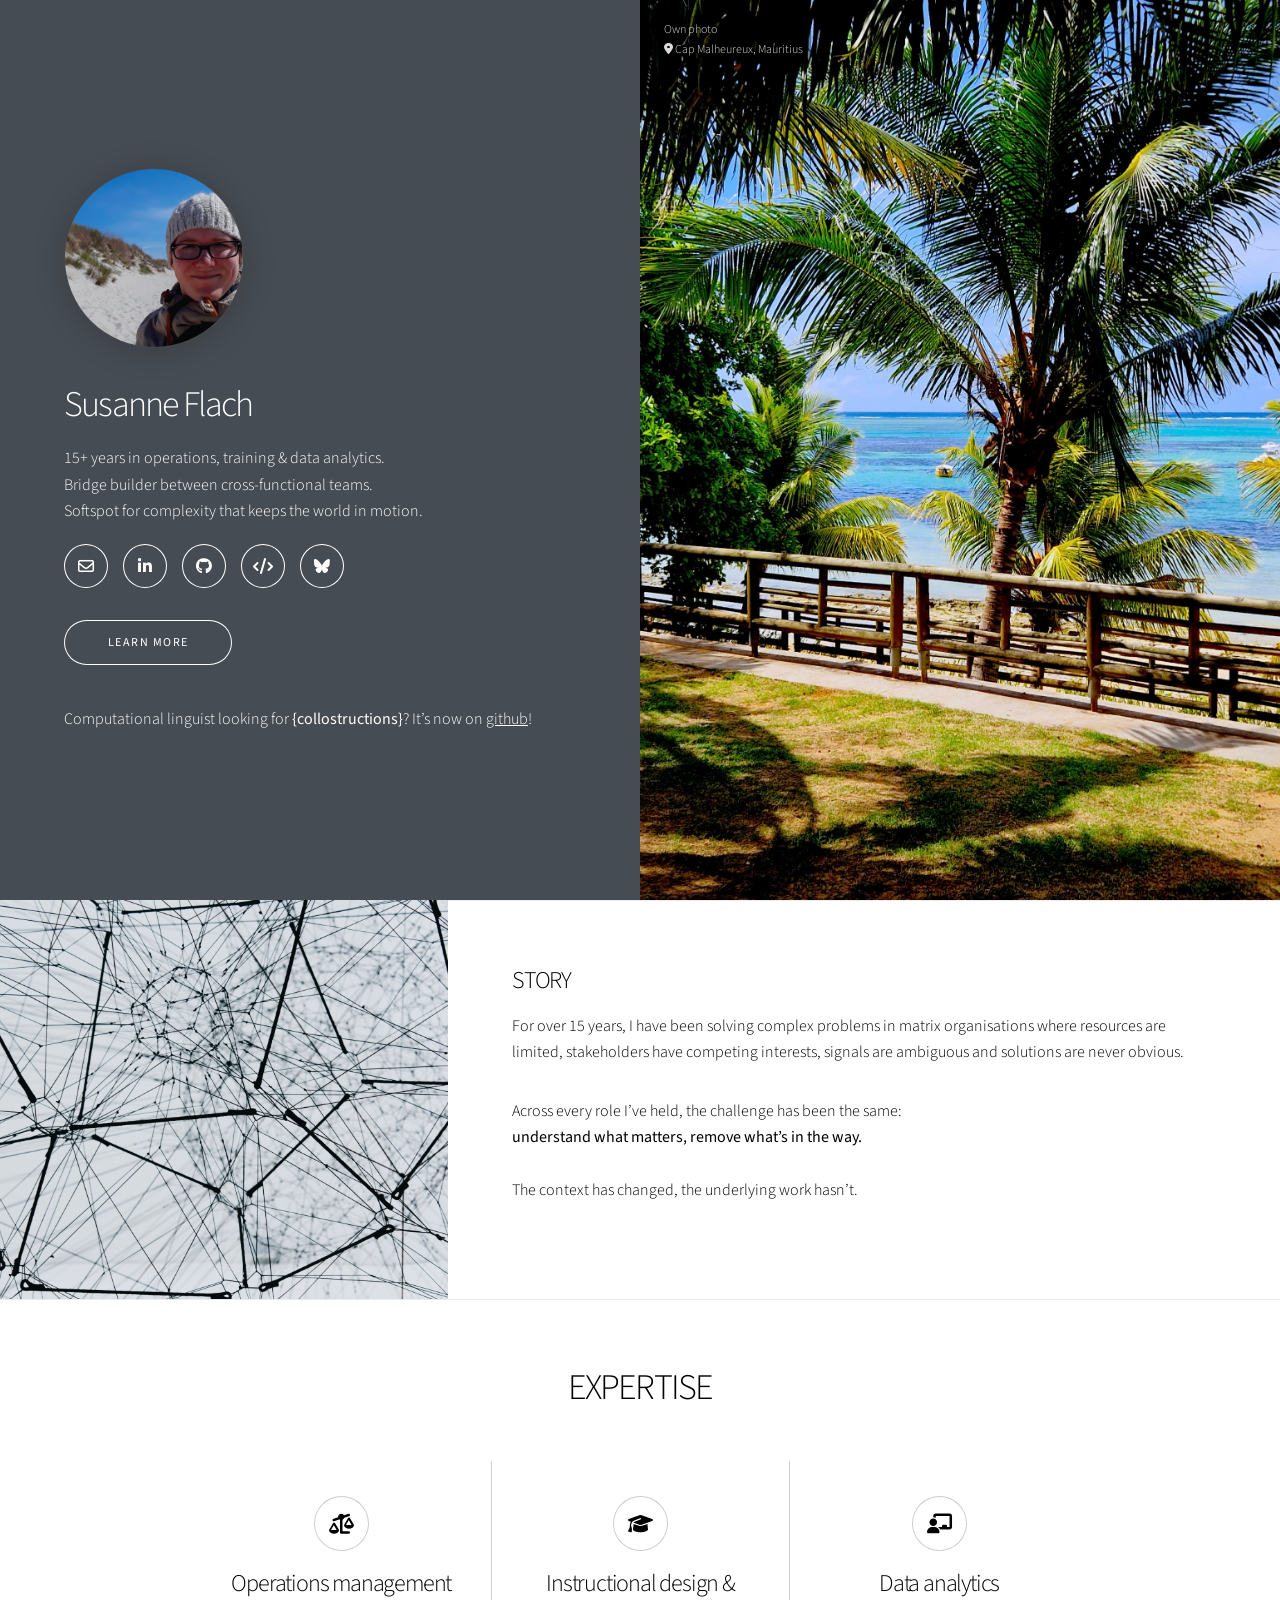
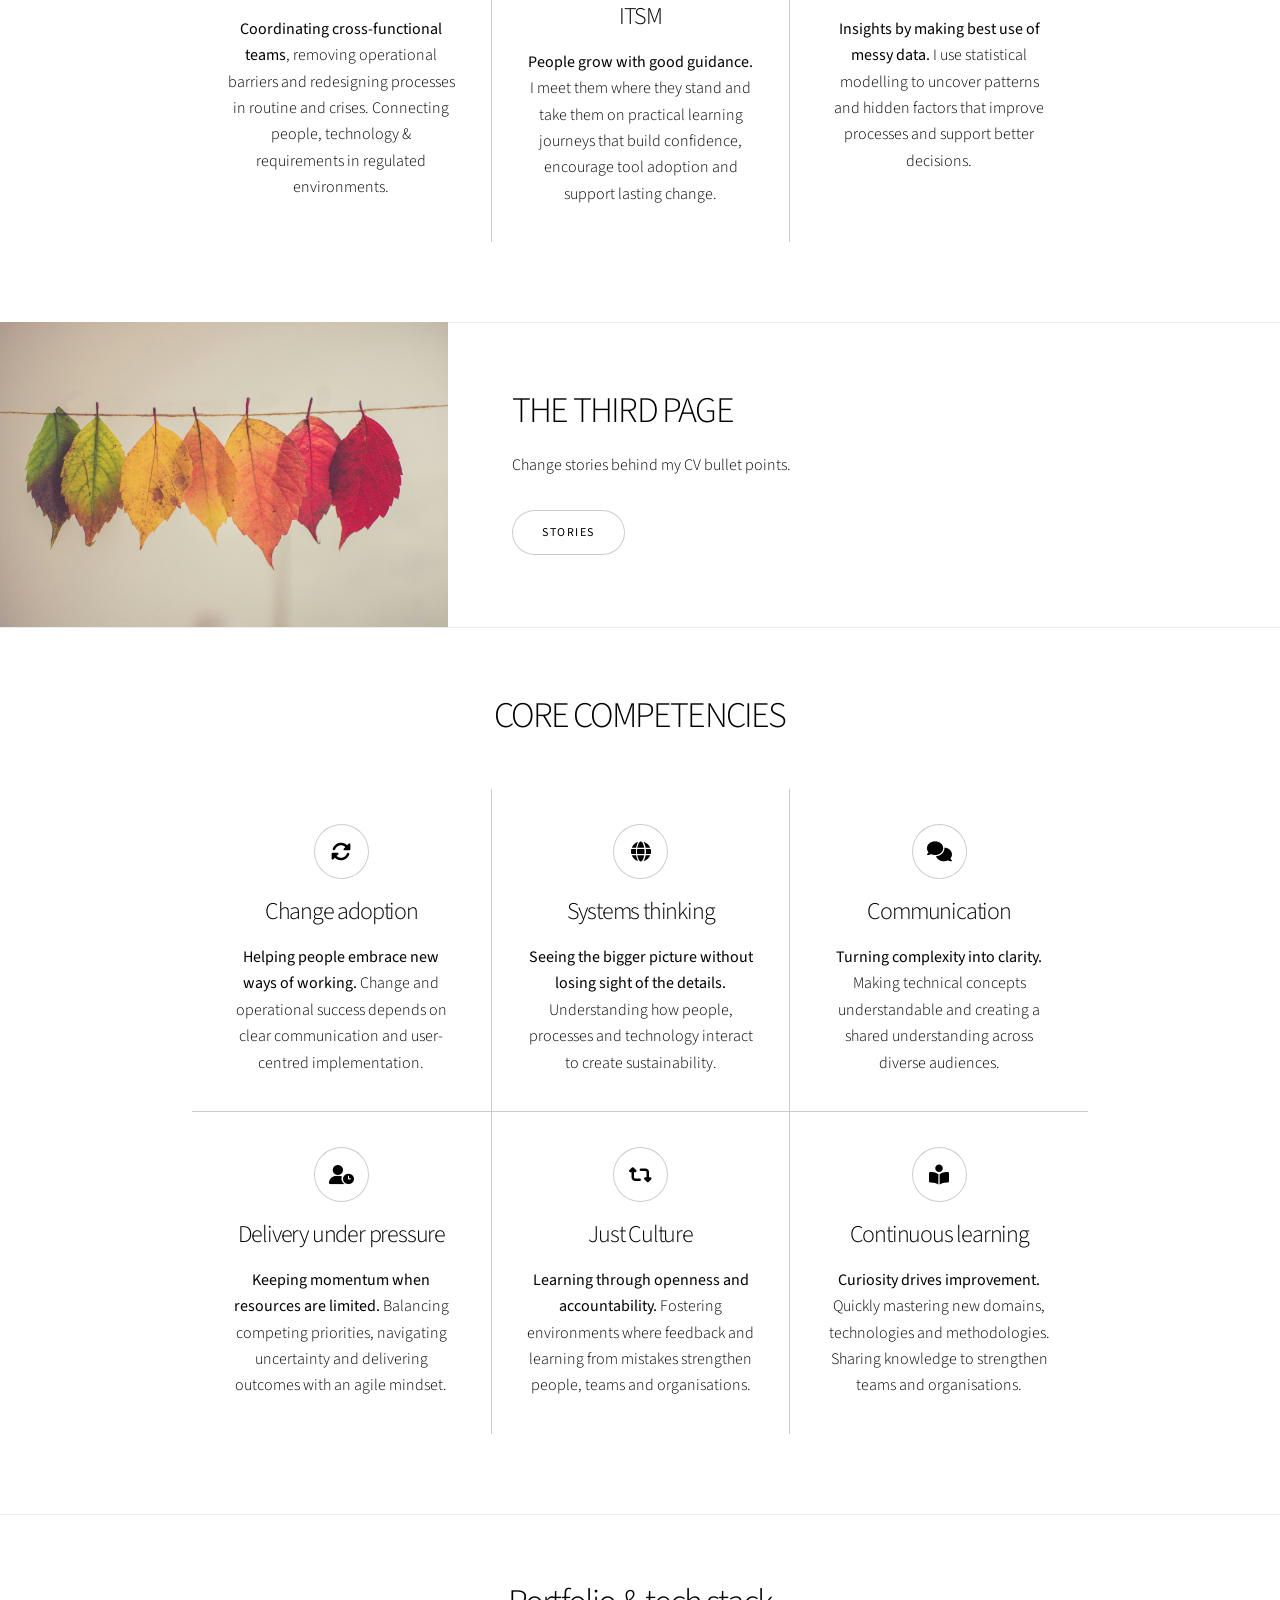
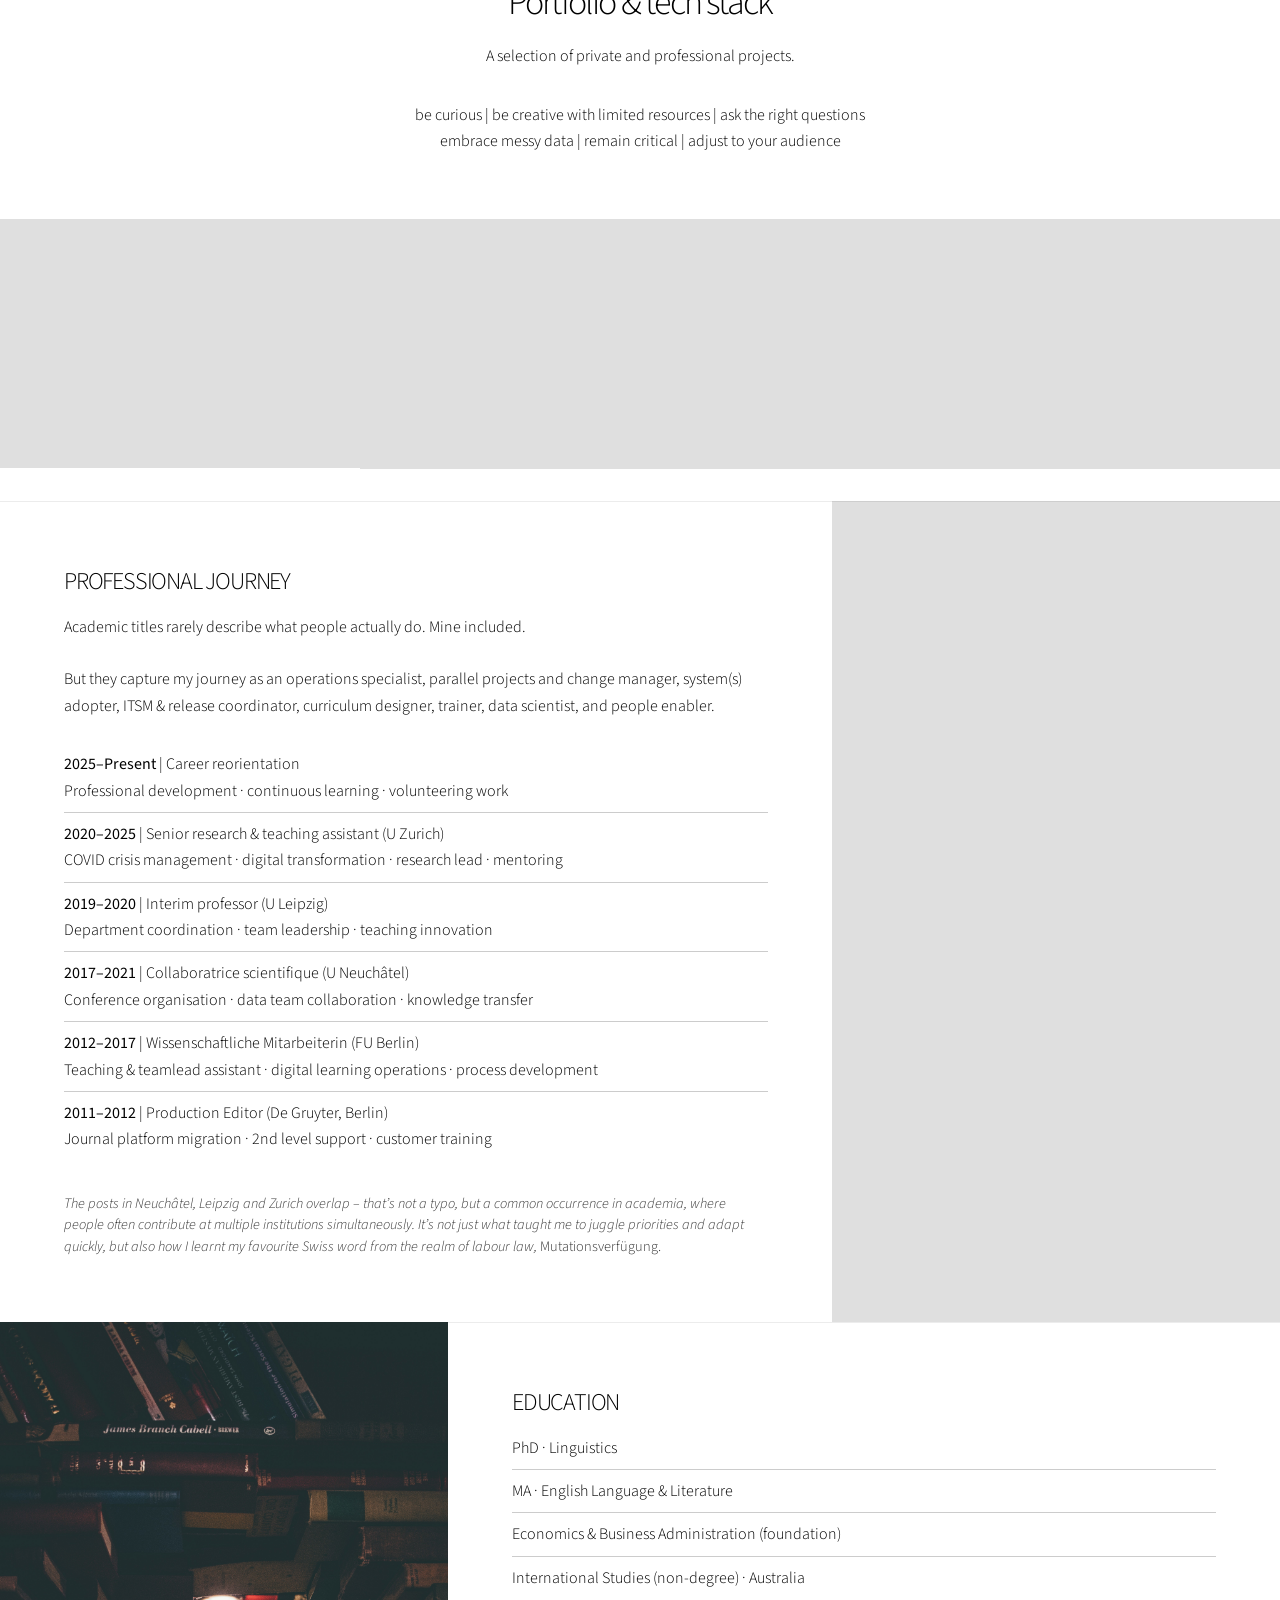
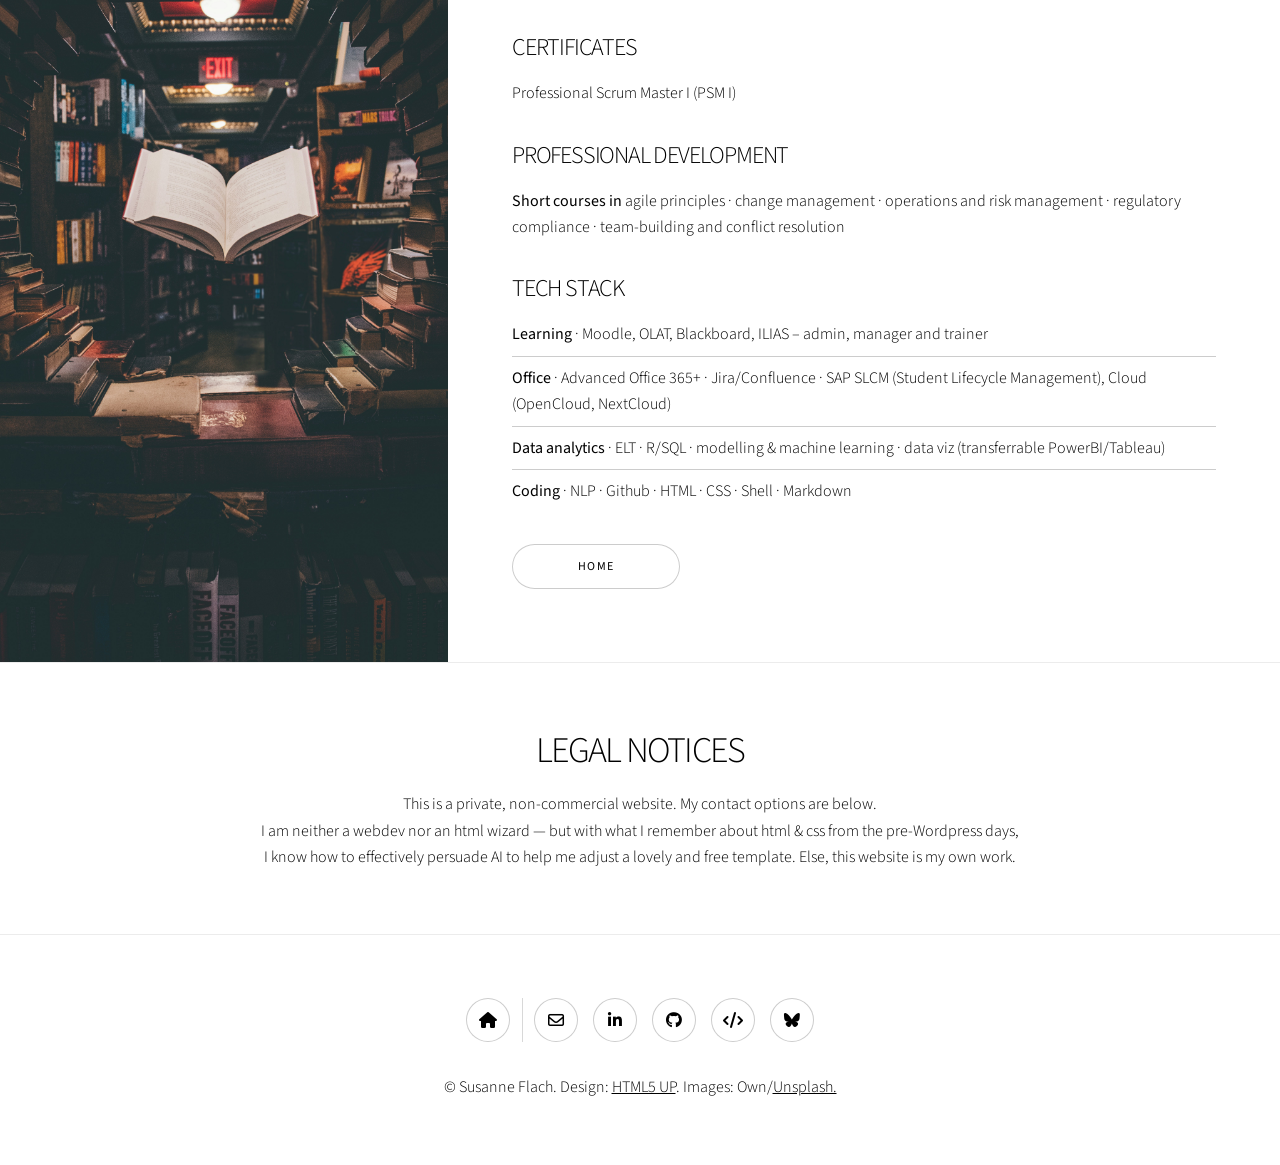
==== commit a44d009f: "Skill section update" ====
--- a/index.html
+++ b/index.html
@@ -524,11 +524,13 @@
             <li>Economics & Business Administration (foundation)</li>
             <li>International Studies (non-degree) · Australia</li>
           </ul>
+          <h3>CERTIFICATES</h3>
+          <p>Professional Scrum Master I (PSM I)</p>
           <h3>PROFESSIONAL DEVELOPMENT</h3>
           <p>
             <strong>Short courses in</strong> agile principles · change
-            management · operations management · regulatory compliance ·
-            team-building and conflict resolution
+            management · operations and risk management · regulatory compliance
+            · team-building and conflict resolution
           </p>
           <h3>TECH STACK</h3>
           <ul class="alt">
@@ -537,14 +539,18 @@
               admin, manager and trainer
             </li>
             <li>
-              <strong>Office</strong> · All standard office suites, SAP campus
-              suites, various cloud systems
+              <strong>Office</strong> · Advanced Office 365+ · Jira/Confluence ·
+              SAP SLCM (Student Lifecycle Management), Cloud (OpenCloud,
+              NextCloud)
             </li>
             <li>
               <strong>Data analytics</strong> · ELT · R/SQL · modelling &
-              machine learning · data viz (scalable PowerBI/Tableau)
-            </li>
-            <li><strong>Coding</strong> · NLP · Github · HTML · CSS · Shell</li>
+              machine learning · data viz (transferrable PowerBI/Tableau)
+            </li>
+            <li>
+              <strong>Coding</strong> · NLP · Github · HTML · CSS · Shell ·
+              Markdown
+            </li>
           </ul>
           <ul class="actions stacked">
             <li><a href="#" class="button big wide smooth-scroll">Home</a></li>
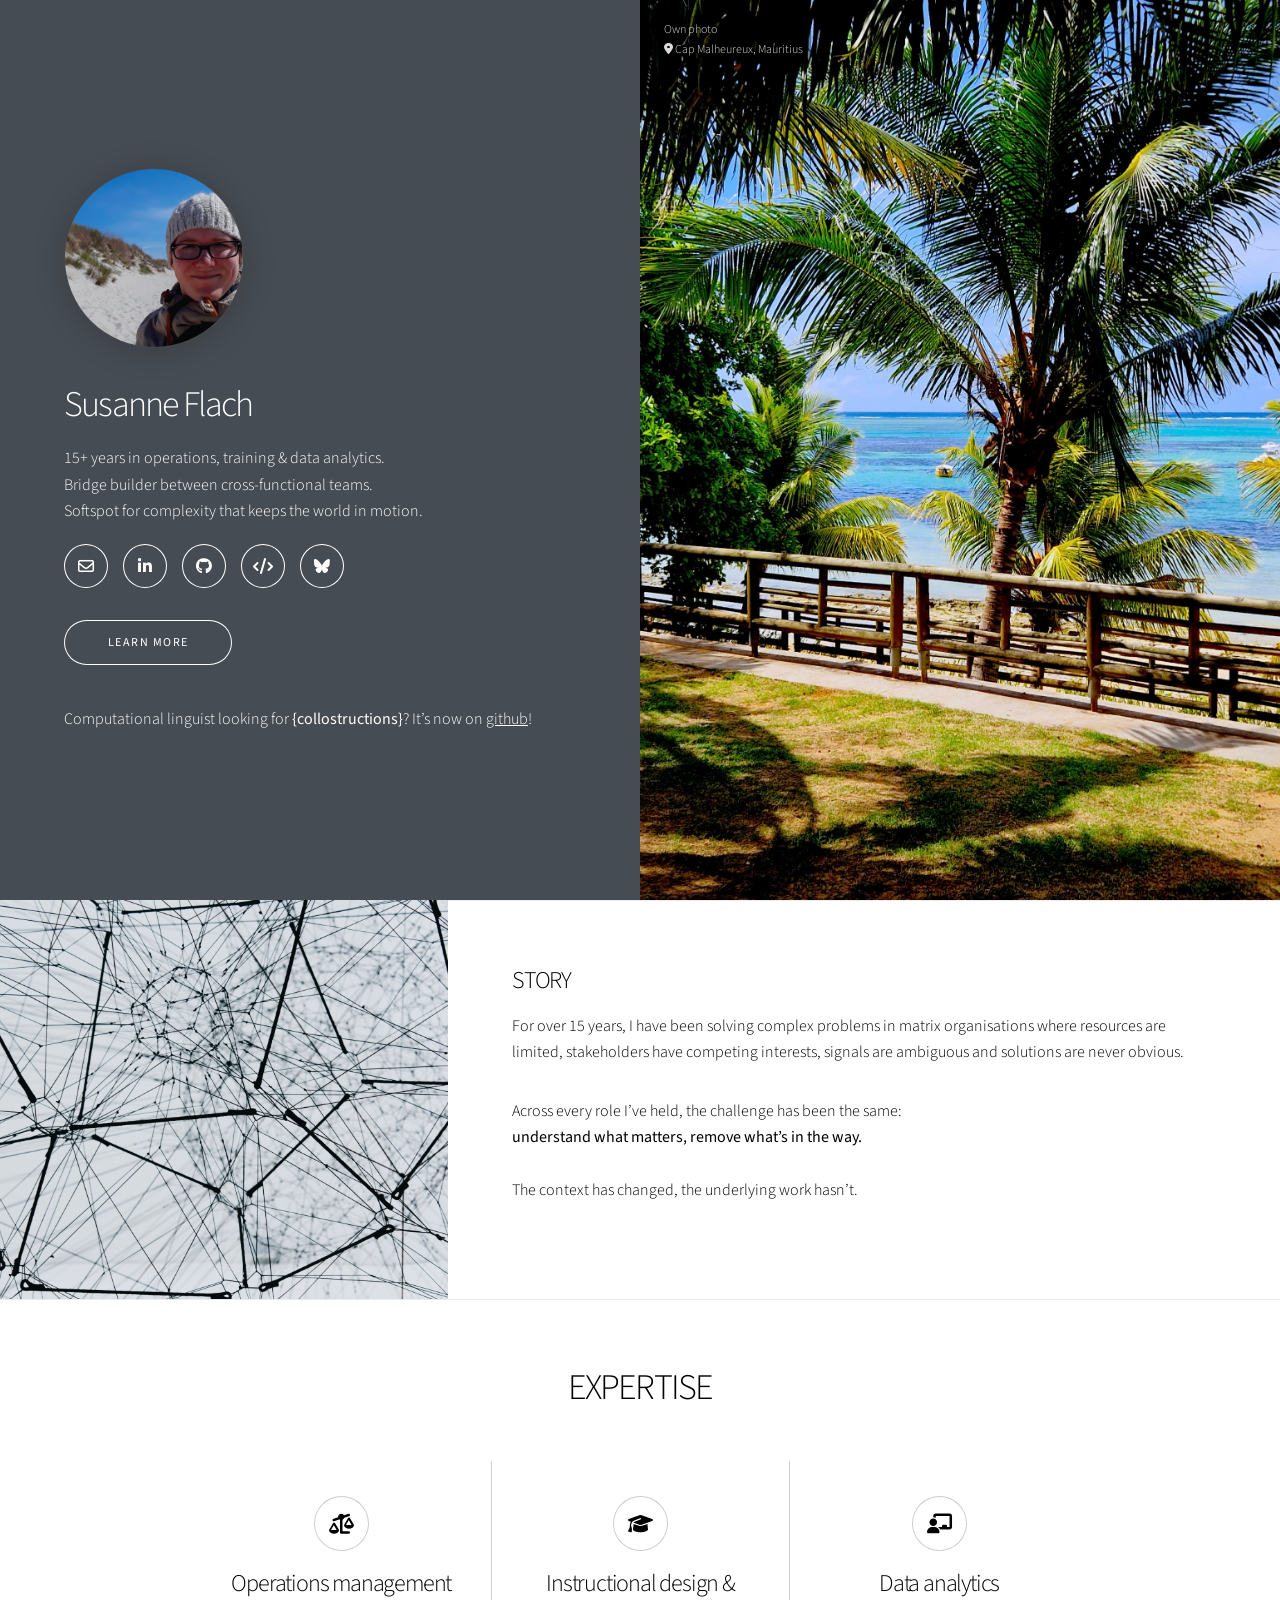
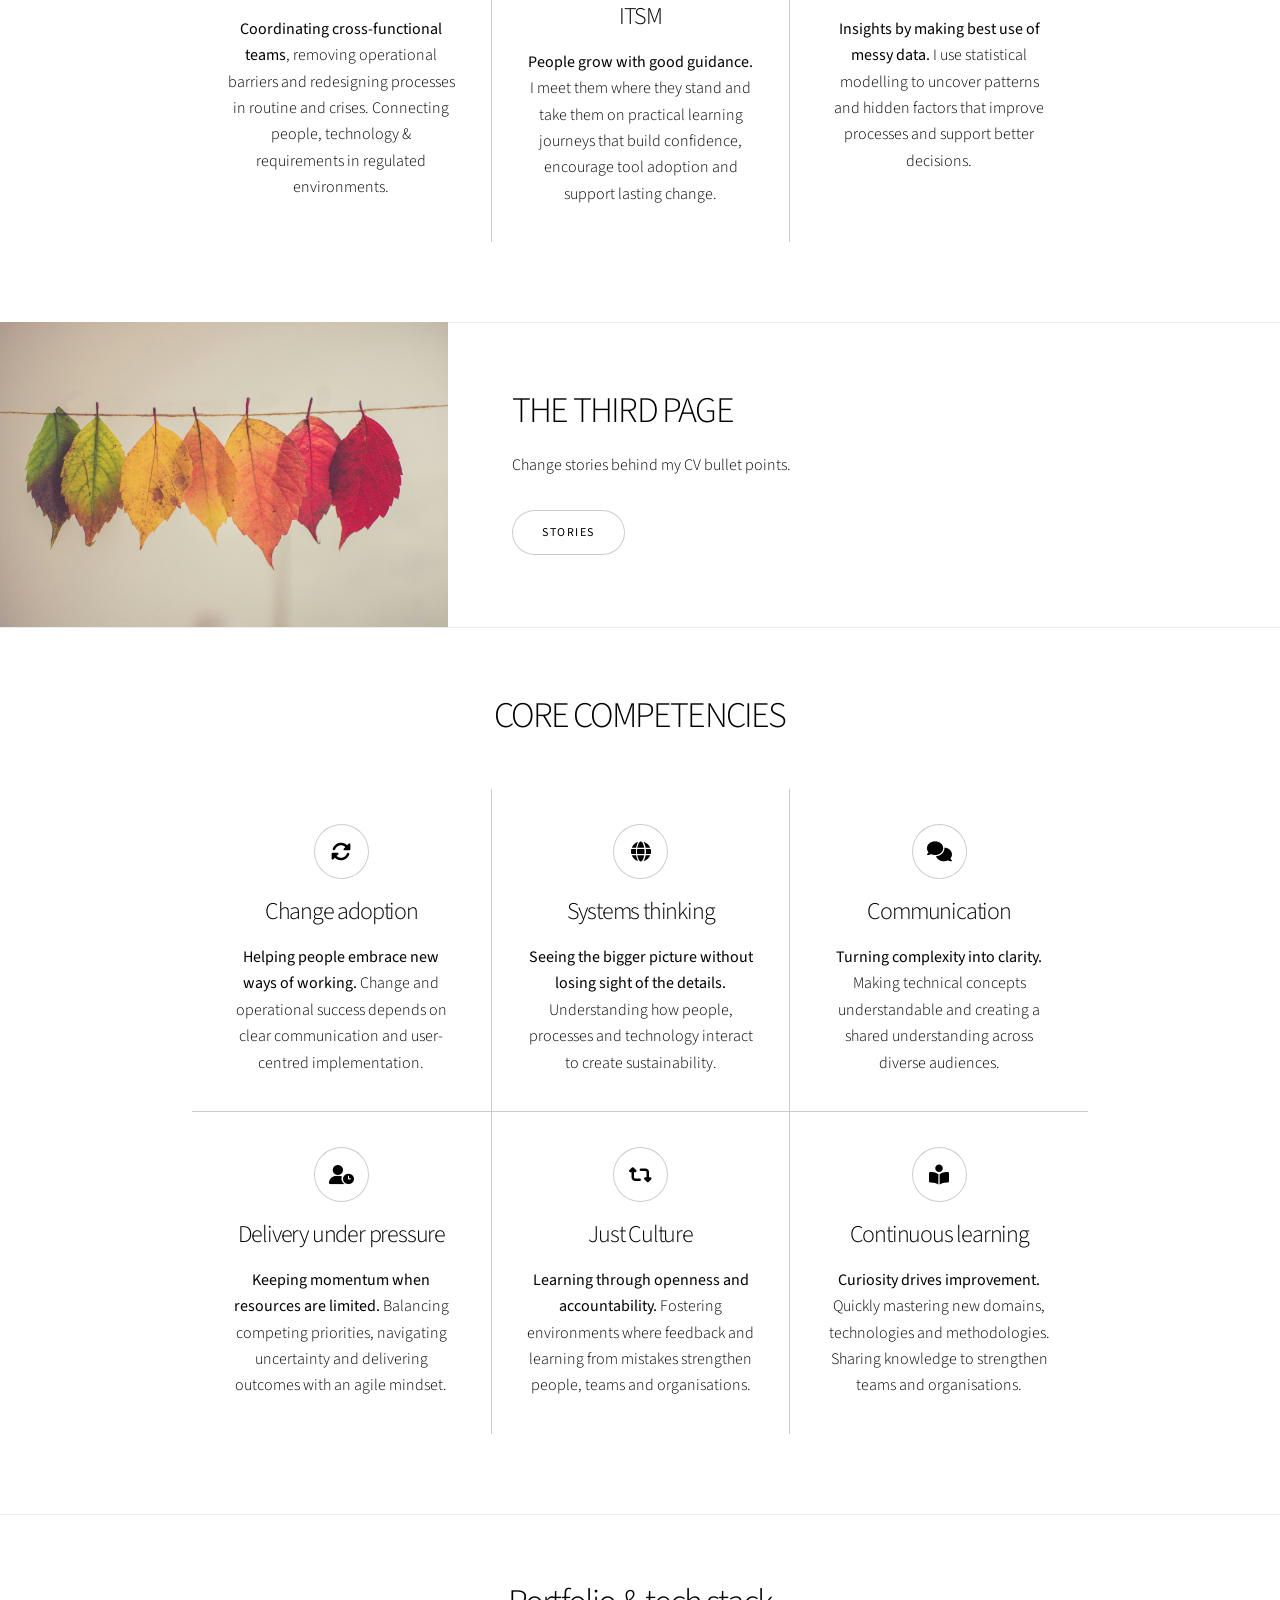
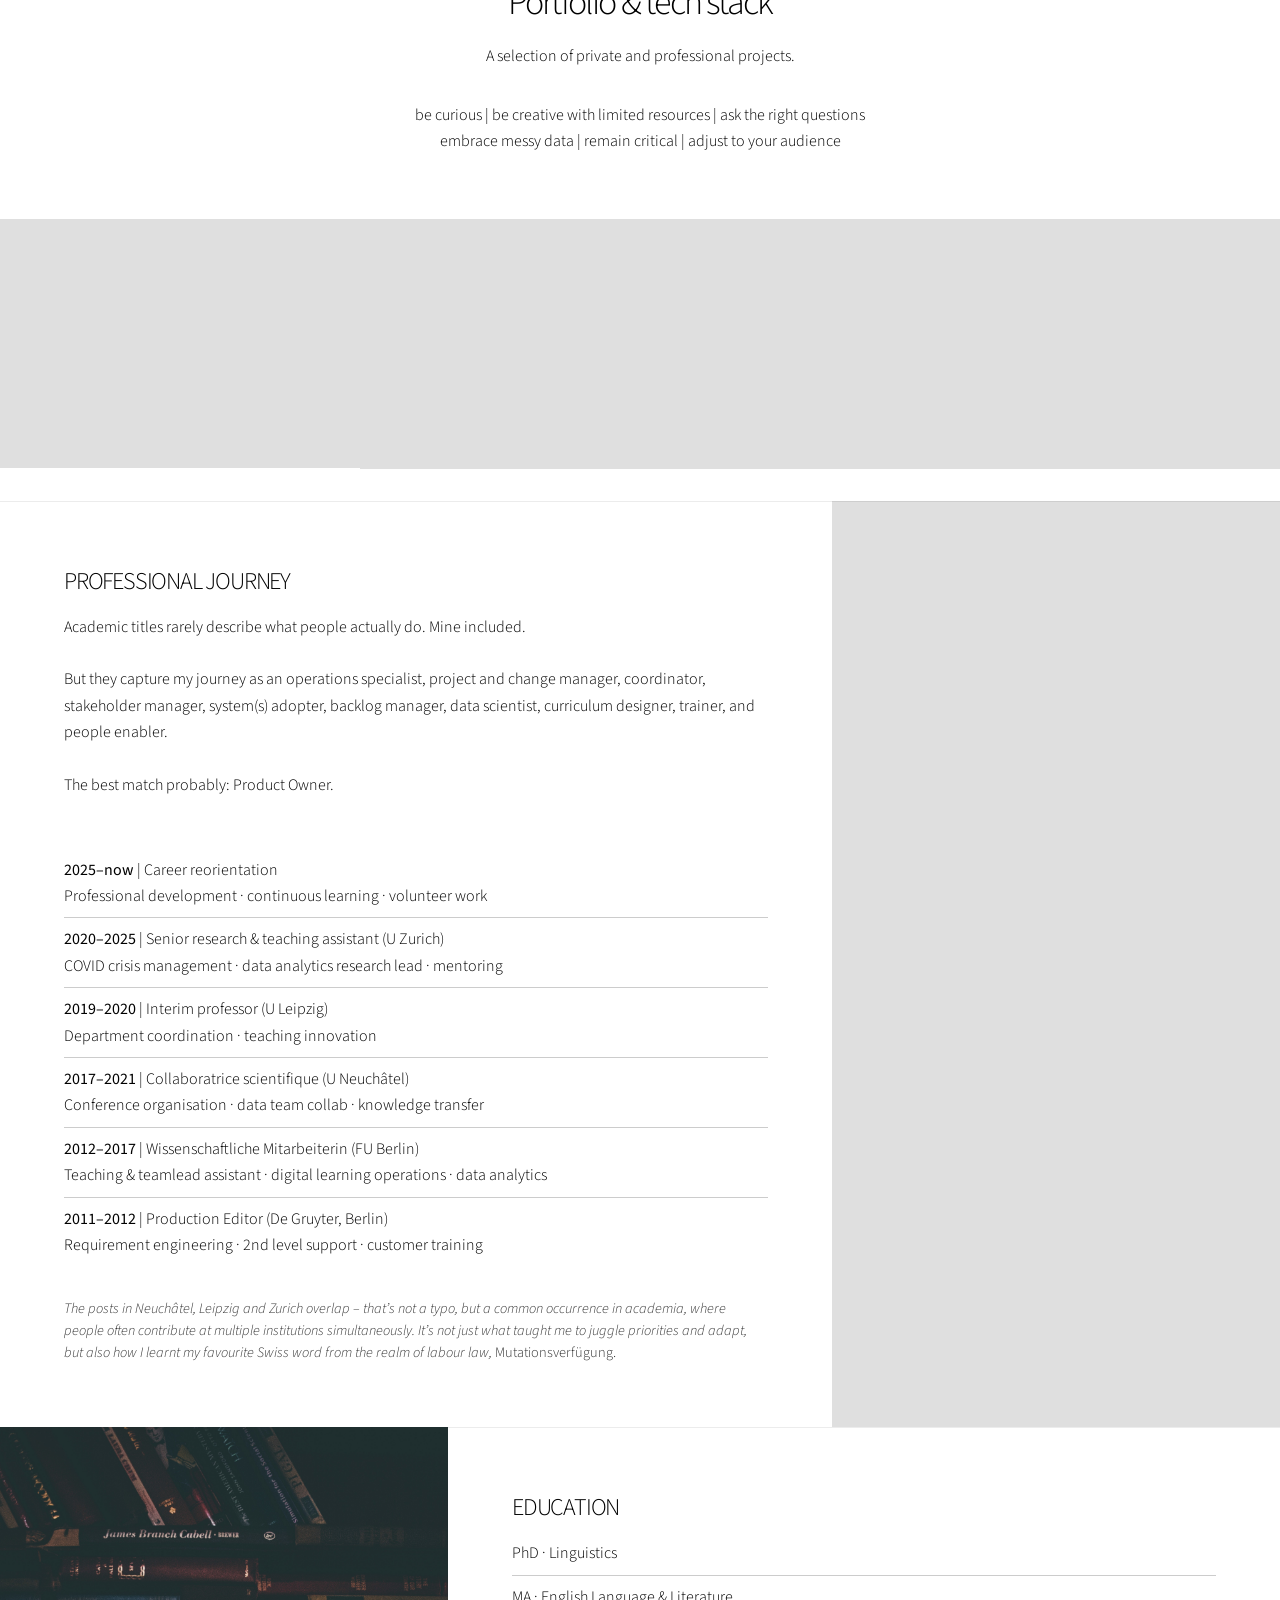
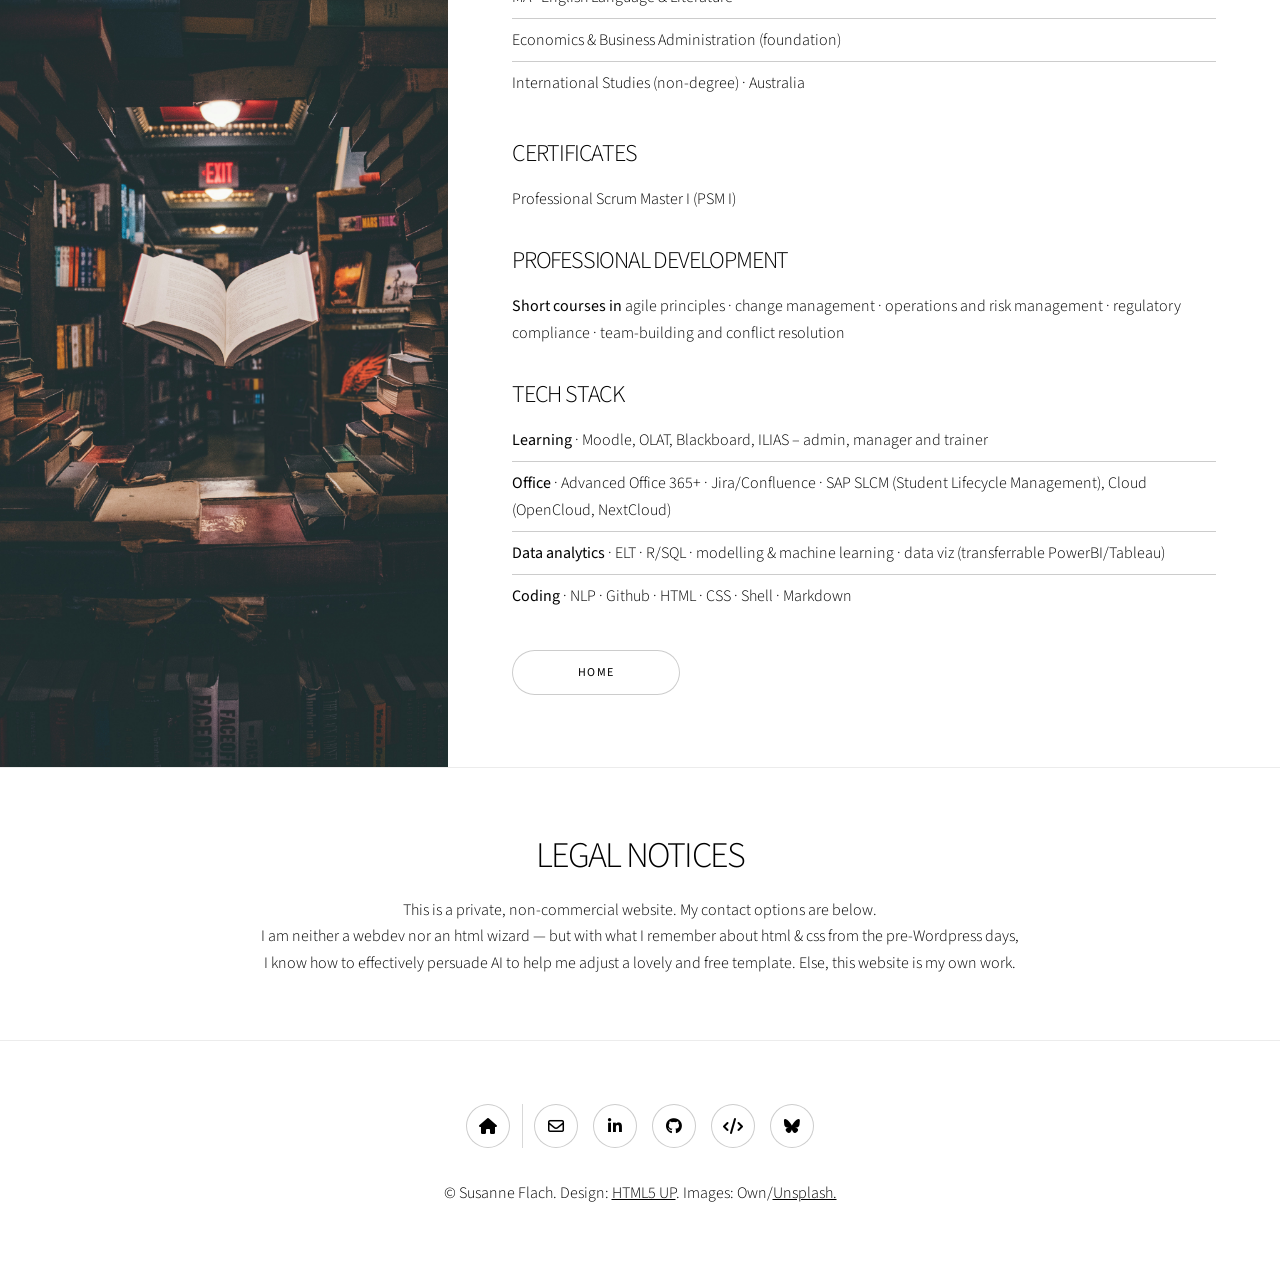
==== commit 3dfc37c0: "role updates" ====
--- a/index.html
+++ b/index.html
@@ -448,38 +448,39 @@
           <p>
             Academic titles rarely describe what people actually do. Mine
             included.<br /><br />But they capture my journey as an operations
-            specialist, parallel projects and change manager, system(s) adopter,
-            ITSM & release coordinator, curriculum designer, trainer, data
-            scientist, and people enabler.
+            specialist, project and change manager, coordinator, stakeholder
+            manager, system(s) adopter, backlog manager, data scientist,
+            curriculum designer, trainer, and people enabler.<br /><br />
+            The best match probably: Product Owner.<br /><br />
           </p>
           <p></p>
           <ul class="alt">
             <li>
-              <strong>2025–Present </strong> | Career reorientation <br />
-              Professional development · continuous learning · volunteering work
+              <strong>2025–now </strong> | Career reorientation <br />
+              Professional development · continuous learning · volunteer work
             </li>
             <li>
               <strong>2020–2025</strong> | Senior research & teaching assistant
-              (U Zurich)<br />COVID crisis management · digital transformation ·
-              research lead · mentoring
+              (U Zurich)<br />COVID crisis management · data analytics research
+              lead · mentoring
             </li>
             <li>
               <strong>2019–2020</strong> | Interim professor (U Leipzig)<br />
-              Department coordination · team leadership · teaching innovation
+              Department coordination · teaching innovation
             </li>
             <li>
               <strong>2017–2021</strong> | Collaboratrice scientifique (U
-              Neuchâtel)<br />Conference organisation · data team collaboration
-              · knowledge transfer
+              Neuchâtel)<br />Conference organisation · data team collab ·
+              knowledge transfer
             </li>
             <li>
               <strong>2012–2017</strong> | Wissenschaftliche Mitarbeiterin (FU
               Berlin)<br />Teaching & teamlead assistant · digital learning
-              operations · process development
+              operations · data analytics
             </li>
             <li>
               <strong>2011–2012</strong> | Production Editor (De Gruyter,
-              Berlin)<br />Journal platform migration · 2nd level support ·
+              Berlin)<br />Requirement engineering · 2nd level support ·
               customer training
             </li>
           </ul>
@@ -488,8 +489,8 @@
               >The posts in Neuchâtel, Leipzig and Zurich overlap – that’s not a
               typo, but a common occurrence in academia, where people often
               contribute at multiple institutions simultaneously. It’s not just
-              what taught me to juggle priorities and adapt quickly, but also
-              how I learnt my favourite Swiss word from the realm of labour law, </i
+              what taught me to juggle priorities and adapt, but also how I
+              learnt my favourite Swiss word from the realm of labour law, </i
             >Mutationsverfügung.
           </p>
 
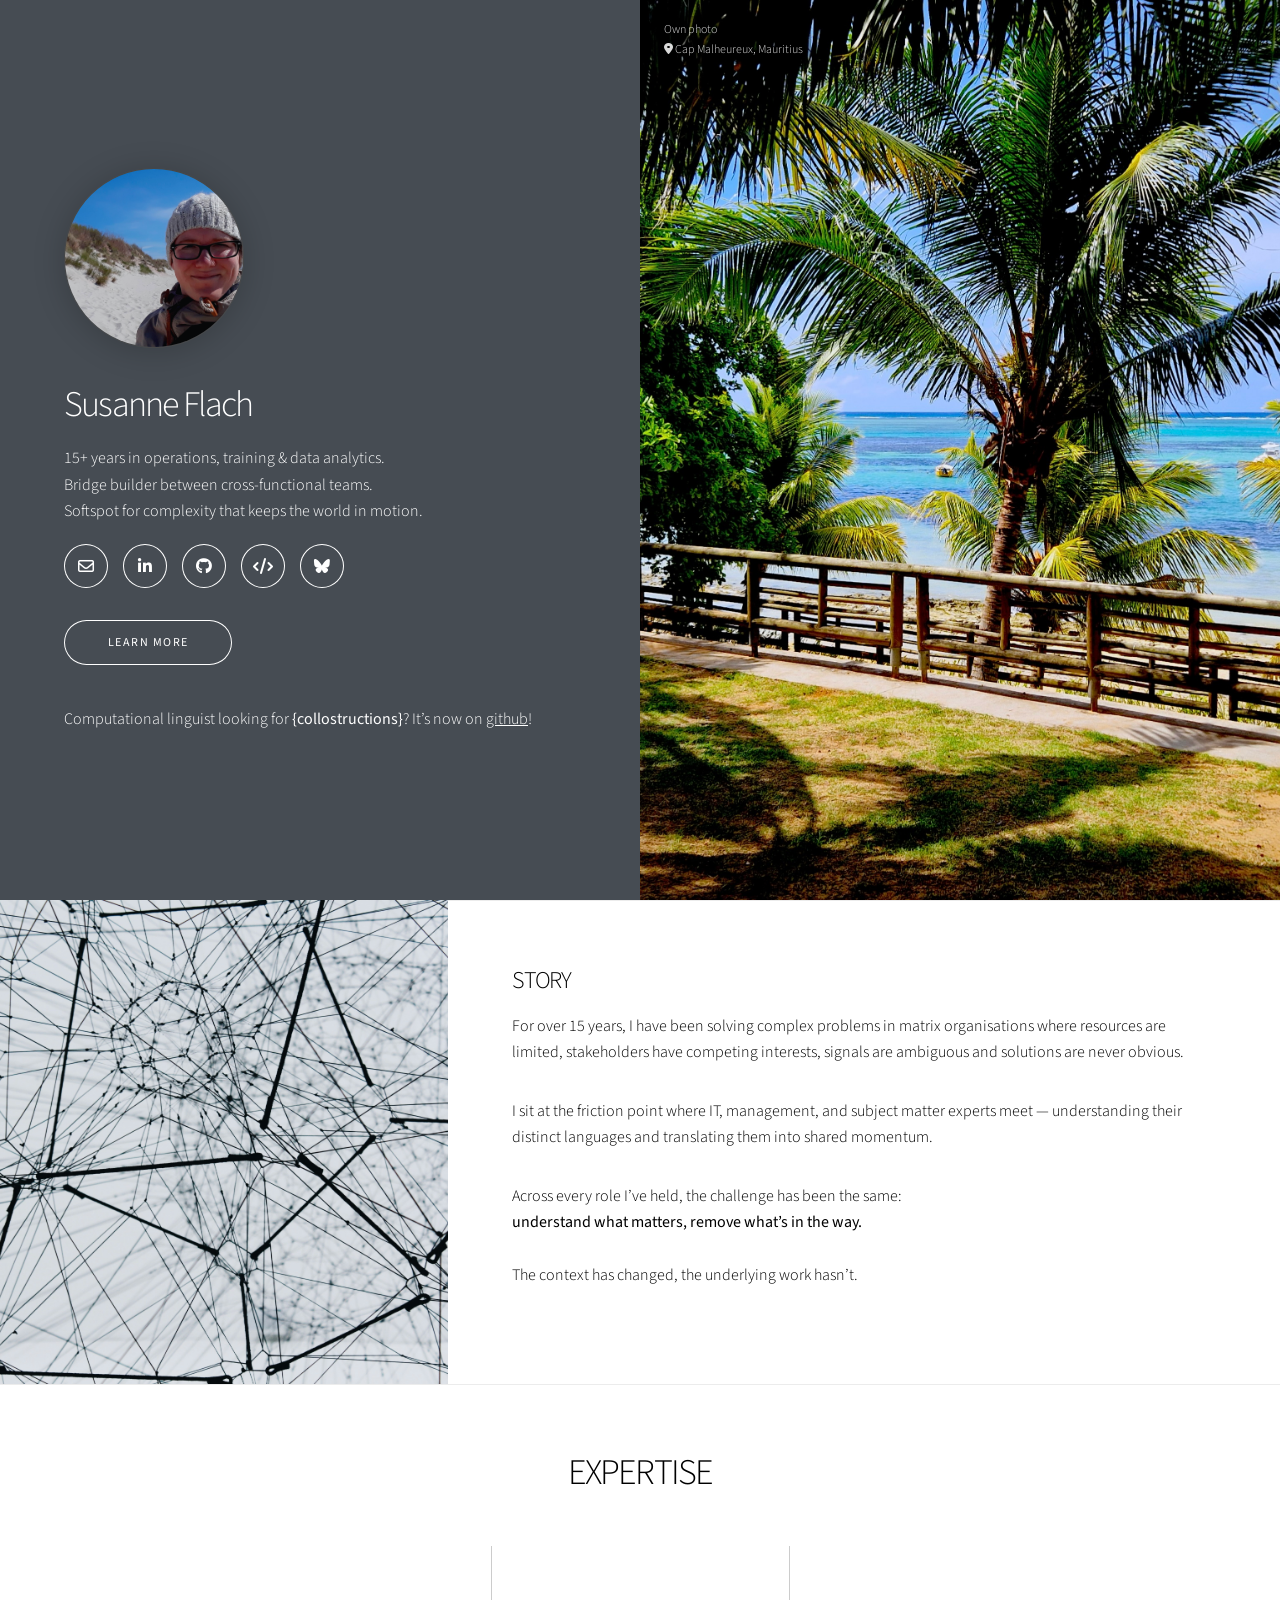
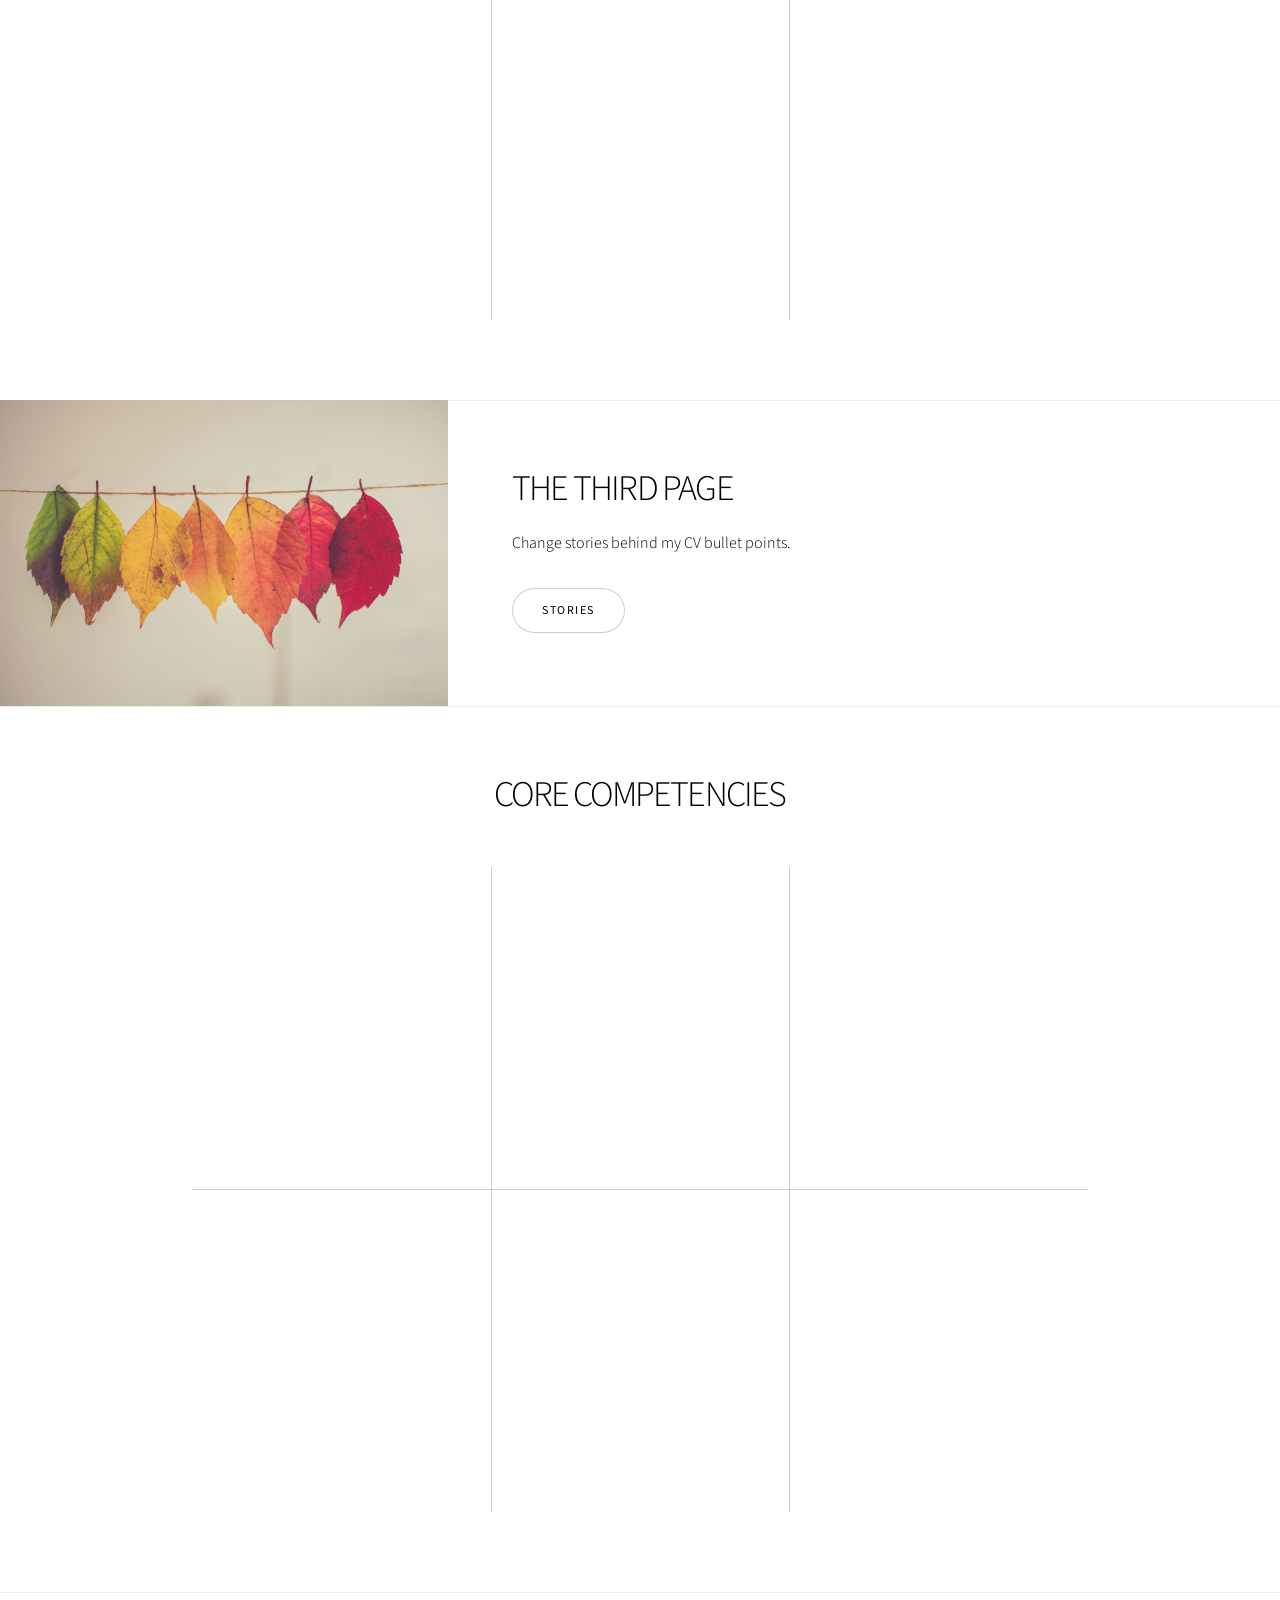
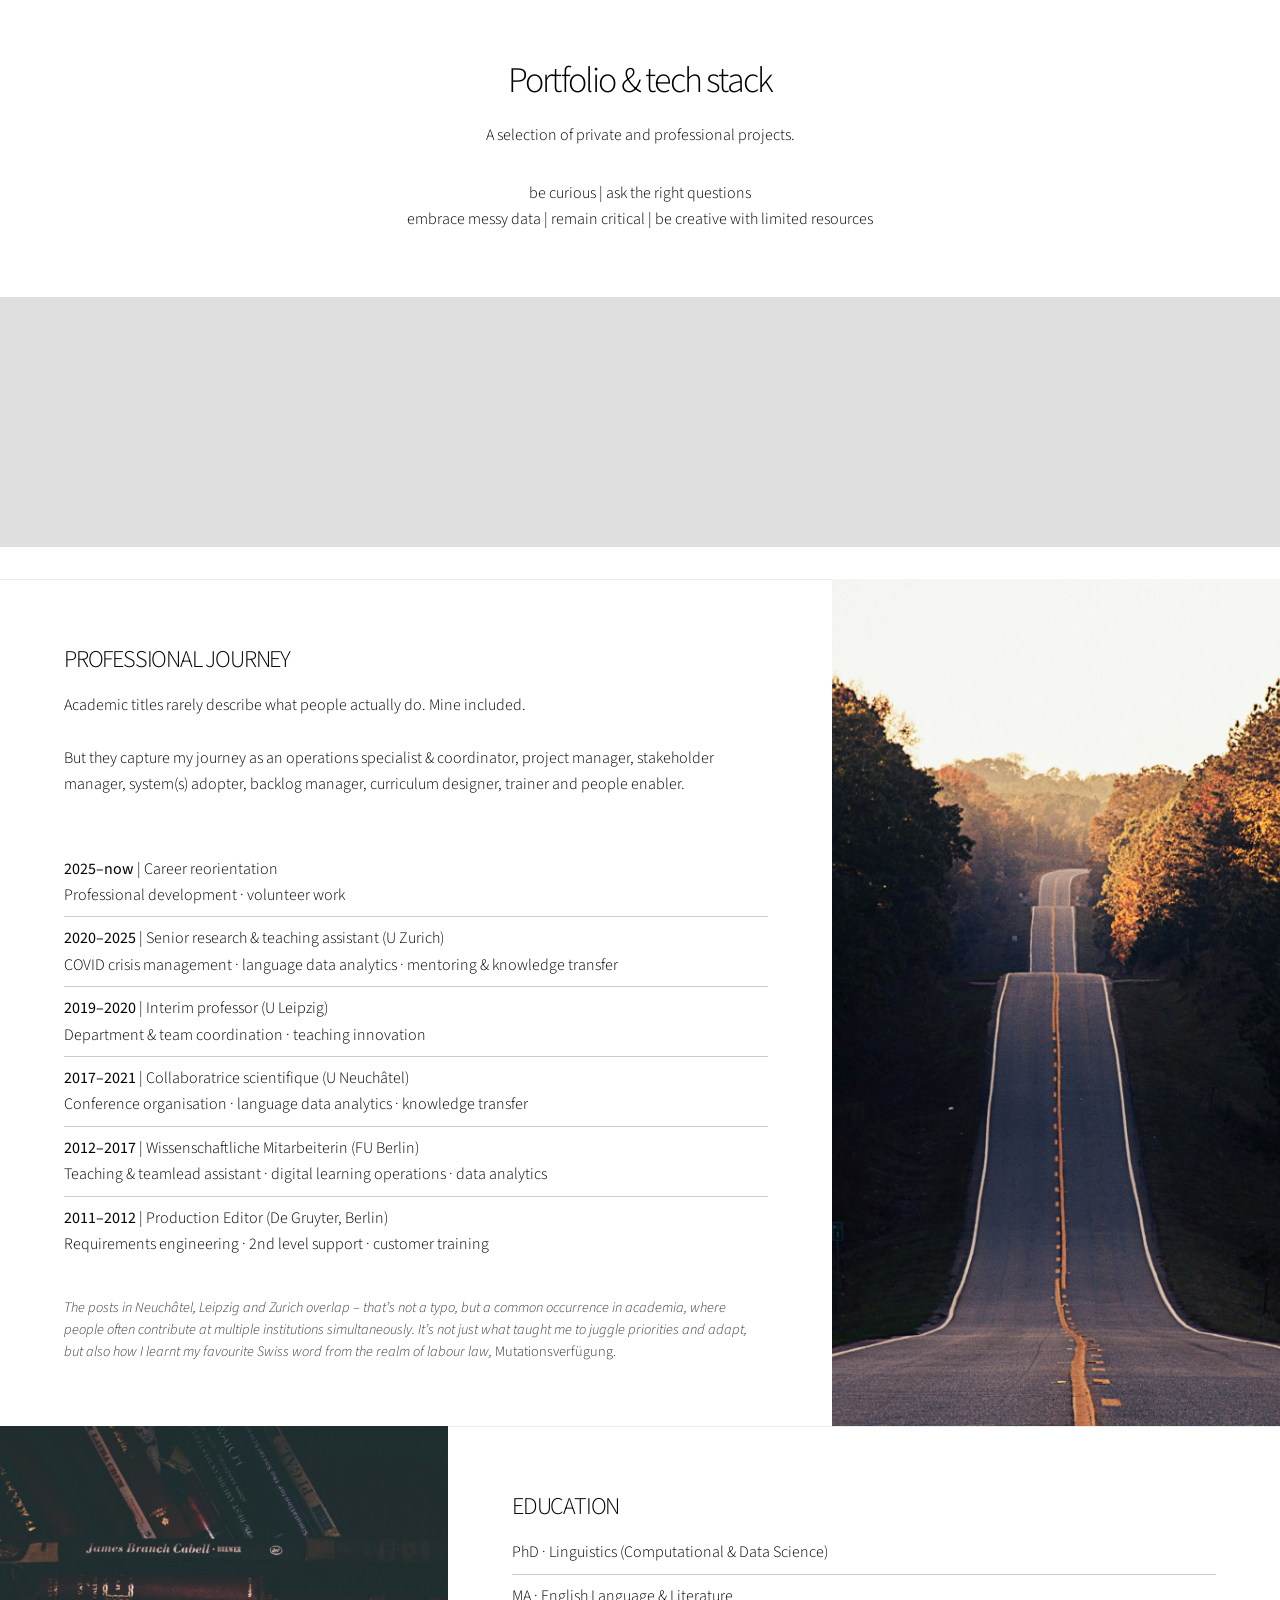
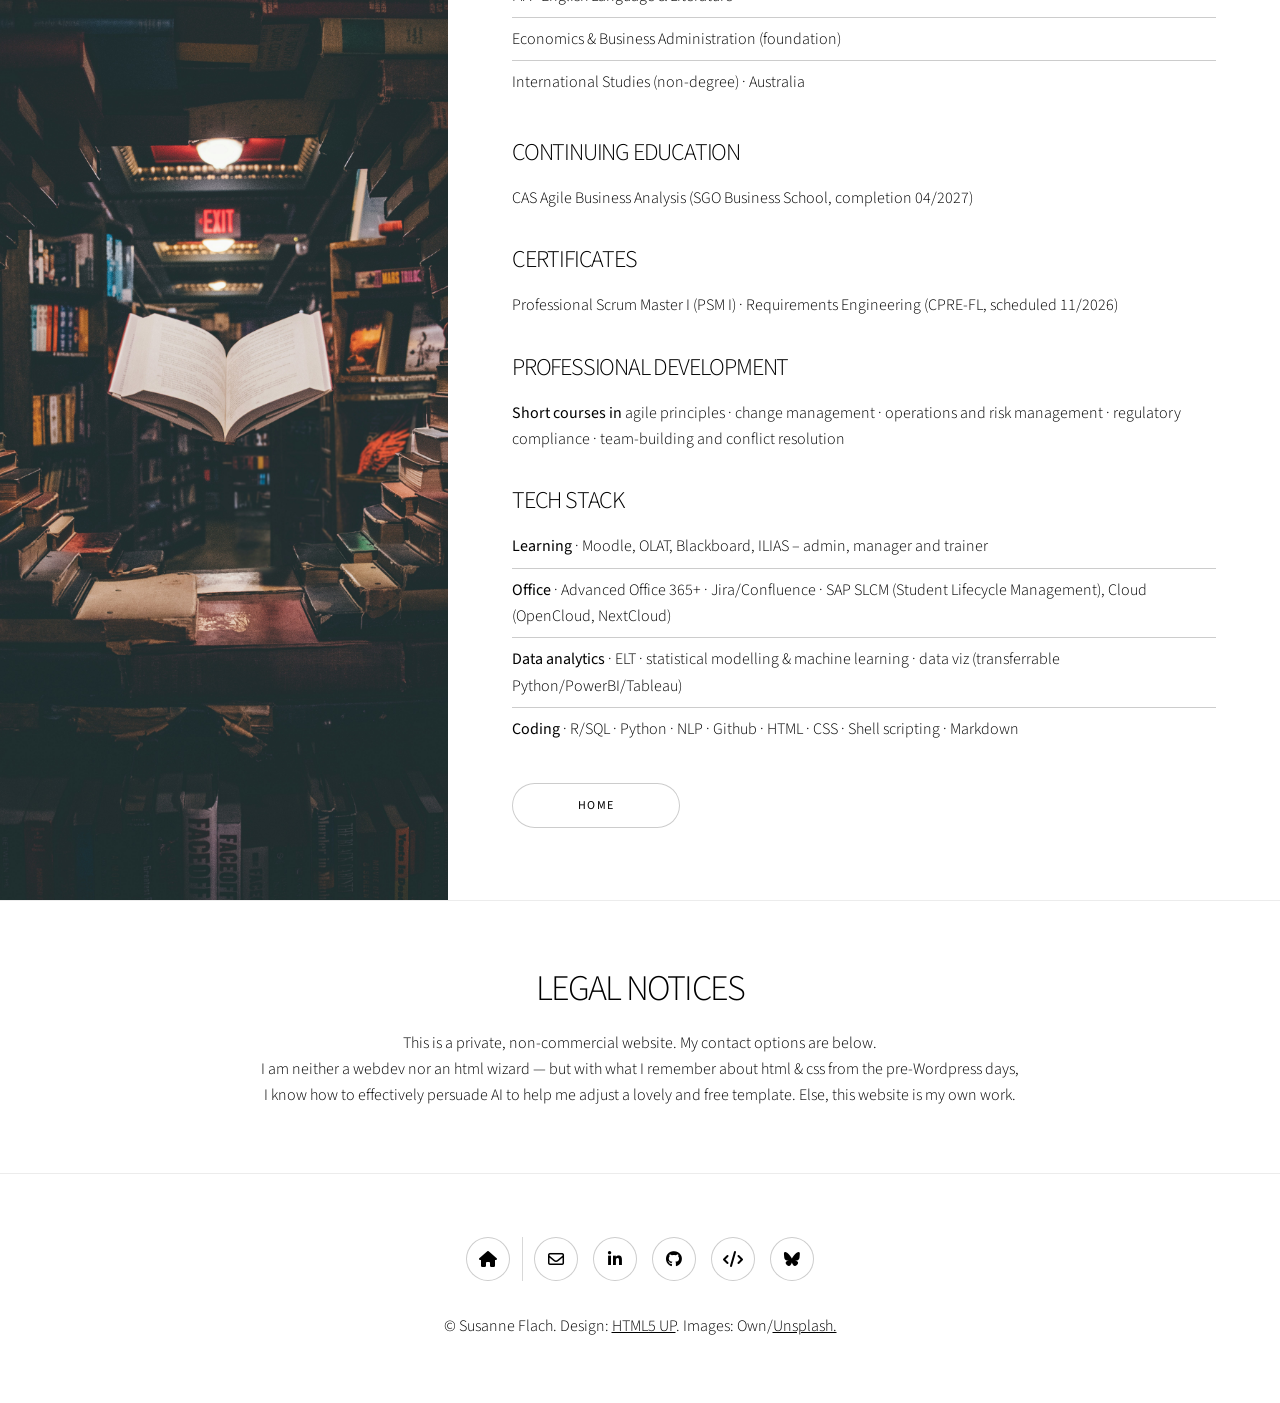
==== commit 93e92801: "CPRE update" ====
--- a/index.html
+++ b/index.html
@@ -160,6 +160,11 @@
             obvious.
           </p>
           <p>
+            I sit at the friction point where IT, management, and subject matter
+            experts meet — understanding their distinct languages and
+            translating them into shared momentum.
+          </p>
+          <p>
             Across every role I’ve held, the challenge has been the same:<br />
             <strong>understand what matters, remove what’s in the way.</strong
             ><br /><br />The context has changed, the underlying work hasn’t.
@@ -199,7 +204,7 @@
             </section>
             <section>
               <span class="icon solid style2 major fa-graduation-cap"></span>
-              <h3>Instructional design & ITSM</h3>
+              <h3>Instructional design</h3>
               <p>
                 <strong>People grow with good guidance.</strong>
                 I meet them where they stand and take them on practical learning
@@ -314,9 +319,8 @@
           <h2>Portfolio & tech stack</h2>
           <p>A selection of private and professional projects.</p>
           <p>
-            be curious | be creative with limited resources | ask the right
-            questions <br />embrace messy data | remain critical | adjust to
-            your audience
+            be curious | ask the right questions <br />embrace messy data |
+            remain critical | be creative with limited resources
           </p>
         </div>
 
@@ -448,30 +452,29 @@
           <p>
             Academic titles rarely describe what people actually do. Mine
             included.<br /><br />But they capture my journey as an operations
-            specialist, project and change manager, coordinator, stakeholder
-            manager, system(s) adopter, backlog manager, data scientist,
-            curriculum designer, trainer, and people enabler.<br /><br />
-            The best match probably: Product Owner.<br /><br />
+            specialist & coordinator, project manager, stakeholder manager,
+            system(s) adopter, backlog manager, curriculum designer, trainer and
+            people enabler.<br /><br />
           </p>
           <p></p>
           <ul class="alt">
             <li>
               <strong>2025–now </strong> | Career reorientation <br />
-              Professional development · continuous learning · volunteer work
+              Professional development · volunteer work
             </li>
             <li>
               <strong>2020–2025</strong> | Senior research & teaching assistant
-              (U Zurich)<br />COVID crisis management · data analytics research
-              lead · mentoring
+              (U Zurich)<br />COVID crisis management · language data analytics
+              · mentoring & knowledge transfer
             </li>
             <li>
               <strong>2019–2020</strong> | Interim professor (U Leipzig)<br />
-              Department coordination · teaching innovation
+              Department & team coordination · teaching innovation
             </li>
             <li>
               <strong>2017–2021</strong> | Collaboratrice scientifique (U
-              Neuchâtel)<br />Conference organisation · data team collab ·
-              knowledge transfer
+              Neuchâtel)<br />Conference organisation · language data analytics
+              · knowledge transfer
             </li>
             <li>
               <strong>2012–2017</strong> | Wissenschaftliche Mitarbeiterin (FU
@@ -480,7 +483,7 @@
             </li>
             <li>
               <strong>2011–2012</strong> | Production Editor (De Gruyter,
-              Berlin)<br />Requirement engineering · 2nd level support ·
+              Berlin)<br />Requirements engineering · 2nd level support ·
               customer training
             </li>
           </ul>
@@ -520,13 +523,21 @@
         <div class="content">
           <h3>EDUCATION</h3>
           <ul class="alt">
-            <li>PhD · Linguistics</li>
+            <li>PhD · Linguistics (Computational & Data Science)</li>
             <li>MA · English Language & Literature</li>
             <li>Economics & Business Administration (foundation)</li>
             <li>International Studies (non-degree) · Australia</li>
           </ul>
+          <h3>CONTINUING EDUCATION</h3>
+          <p>
+            CAS Agile Business Analysis (SGO Business School, completion
+            04/2027)
+          </p>
           <h3>CERTIFICATES</h3>
-          <p>Professional Scrum Master I (PSM I)</p>
+          <p>
+            Professional Scrum Master I (PSM I) · Requirements Engineering
+            (CPRE-FL, scheduled 11/2026)
+          </p>
           <h3>PROFESSIONAL DEVELOPMENT</h3>
           <p>
             <strong>Short courses in</strong> agile principles · change
@@ -545,12 +556,12 @@
               NextCloud)
             </li>
             <li>
-              <strong>Data analytics</strong> · ELT · R/SQL · modelling &
-              machine learning · data viz (transferrable PowerBI/Tableau)
-            </li>
-            <li>
-              <strong>Coding</strong> · NLP · Github · HTML · CSS · Shell ·
-              Markdown
+              <strong>Data analytics</strong> · ELT · statistical modelling &
+              machine learning · data viz (transferrable Python/PowerBI/Tableau)
+            </li>
+            <li>
+              <strong>Coding</strong> · R/SQL · Python · NLP · Github · HTML ·
+              CSS · Shell scripting · Markdown
             </li>
           </ul>
           <ul class="actions stacked">
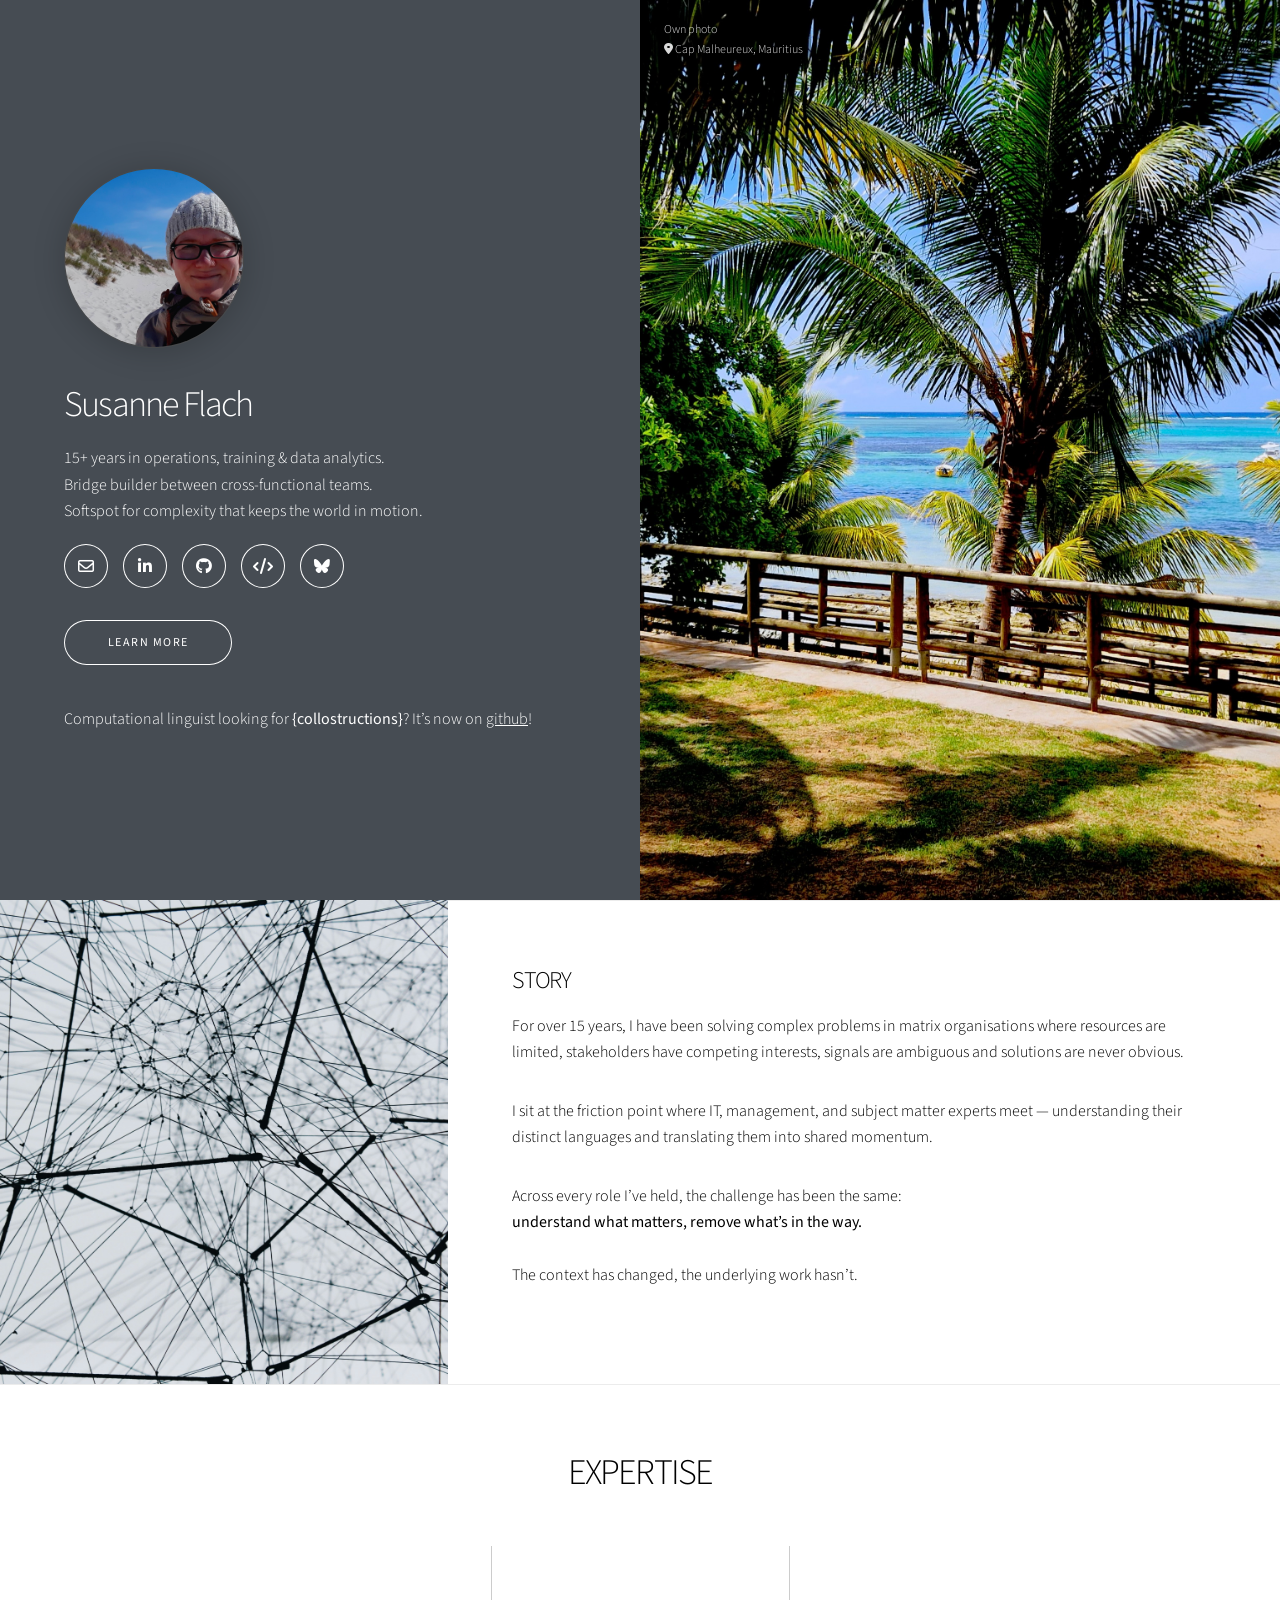
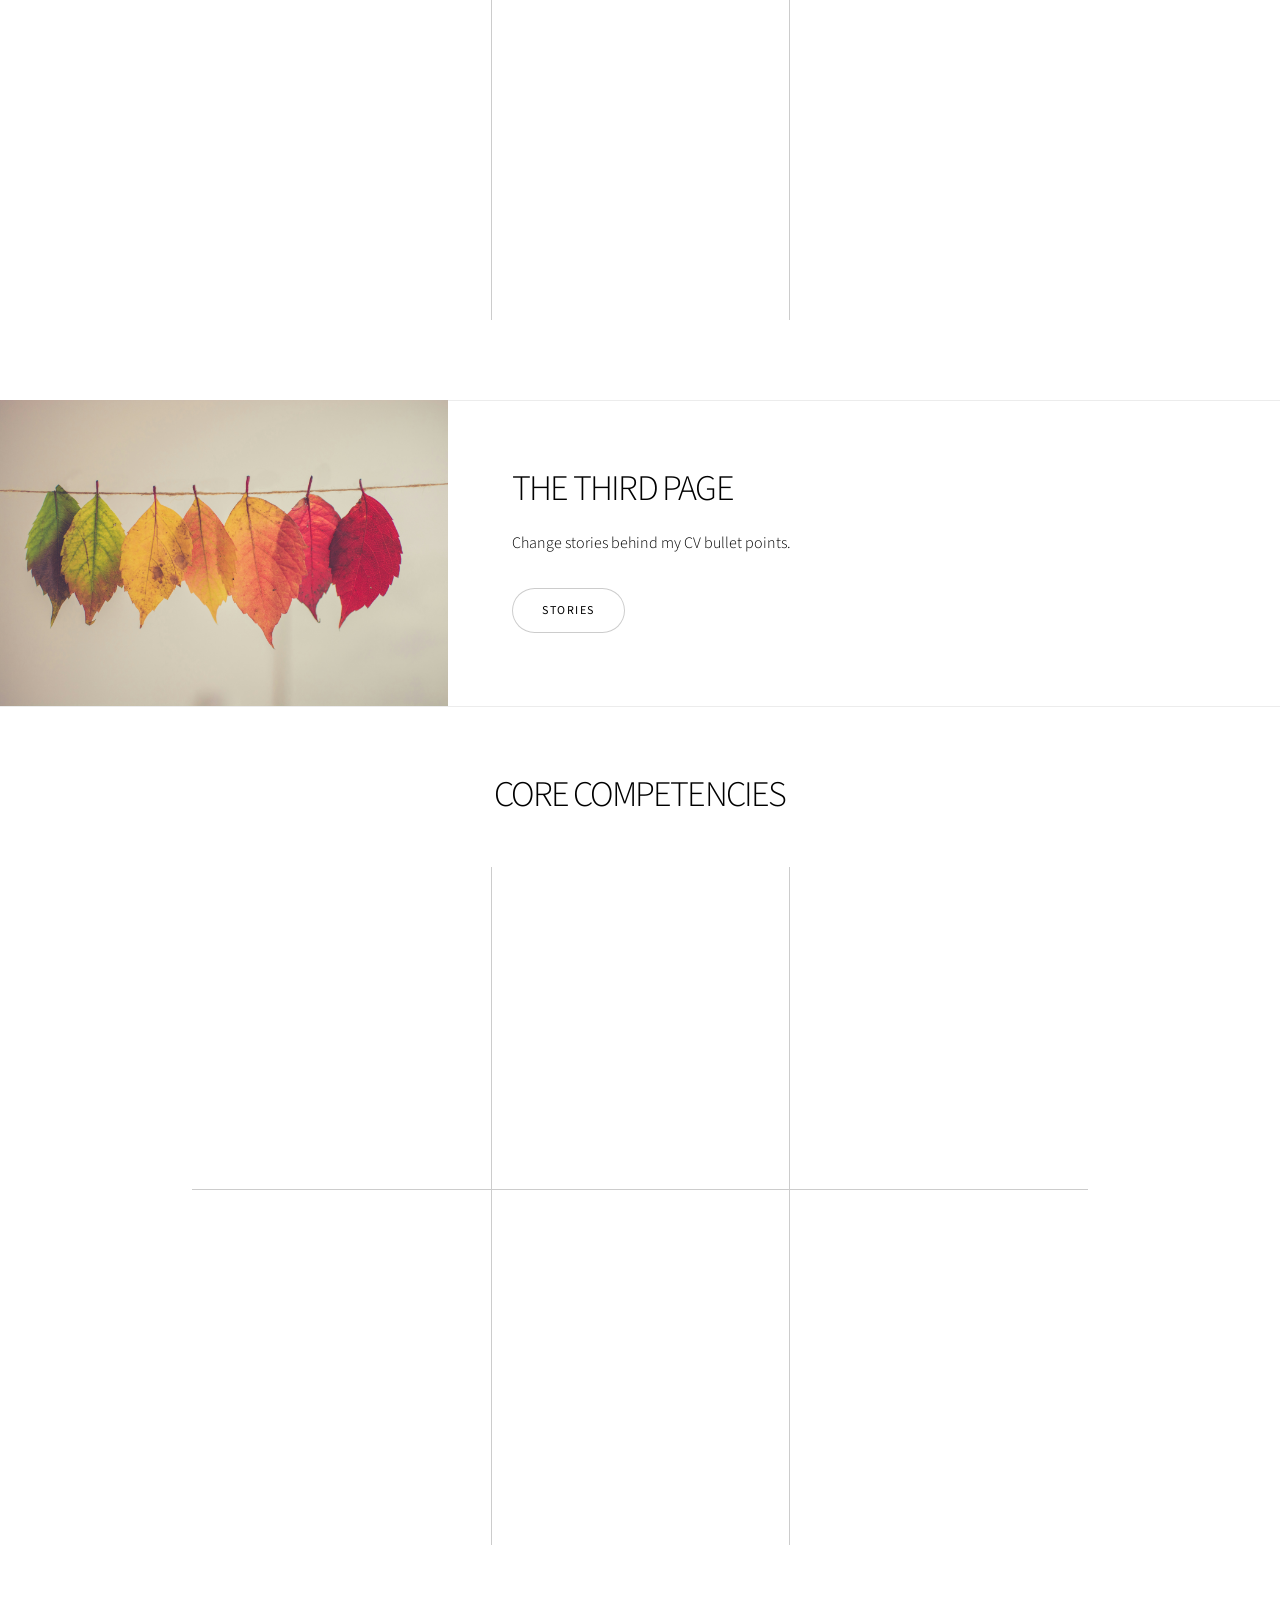
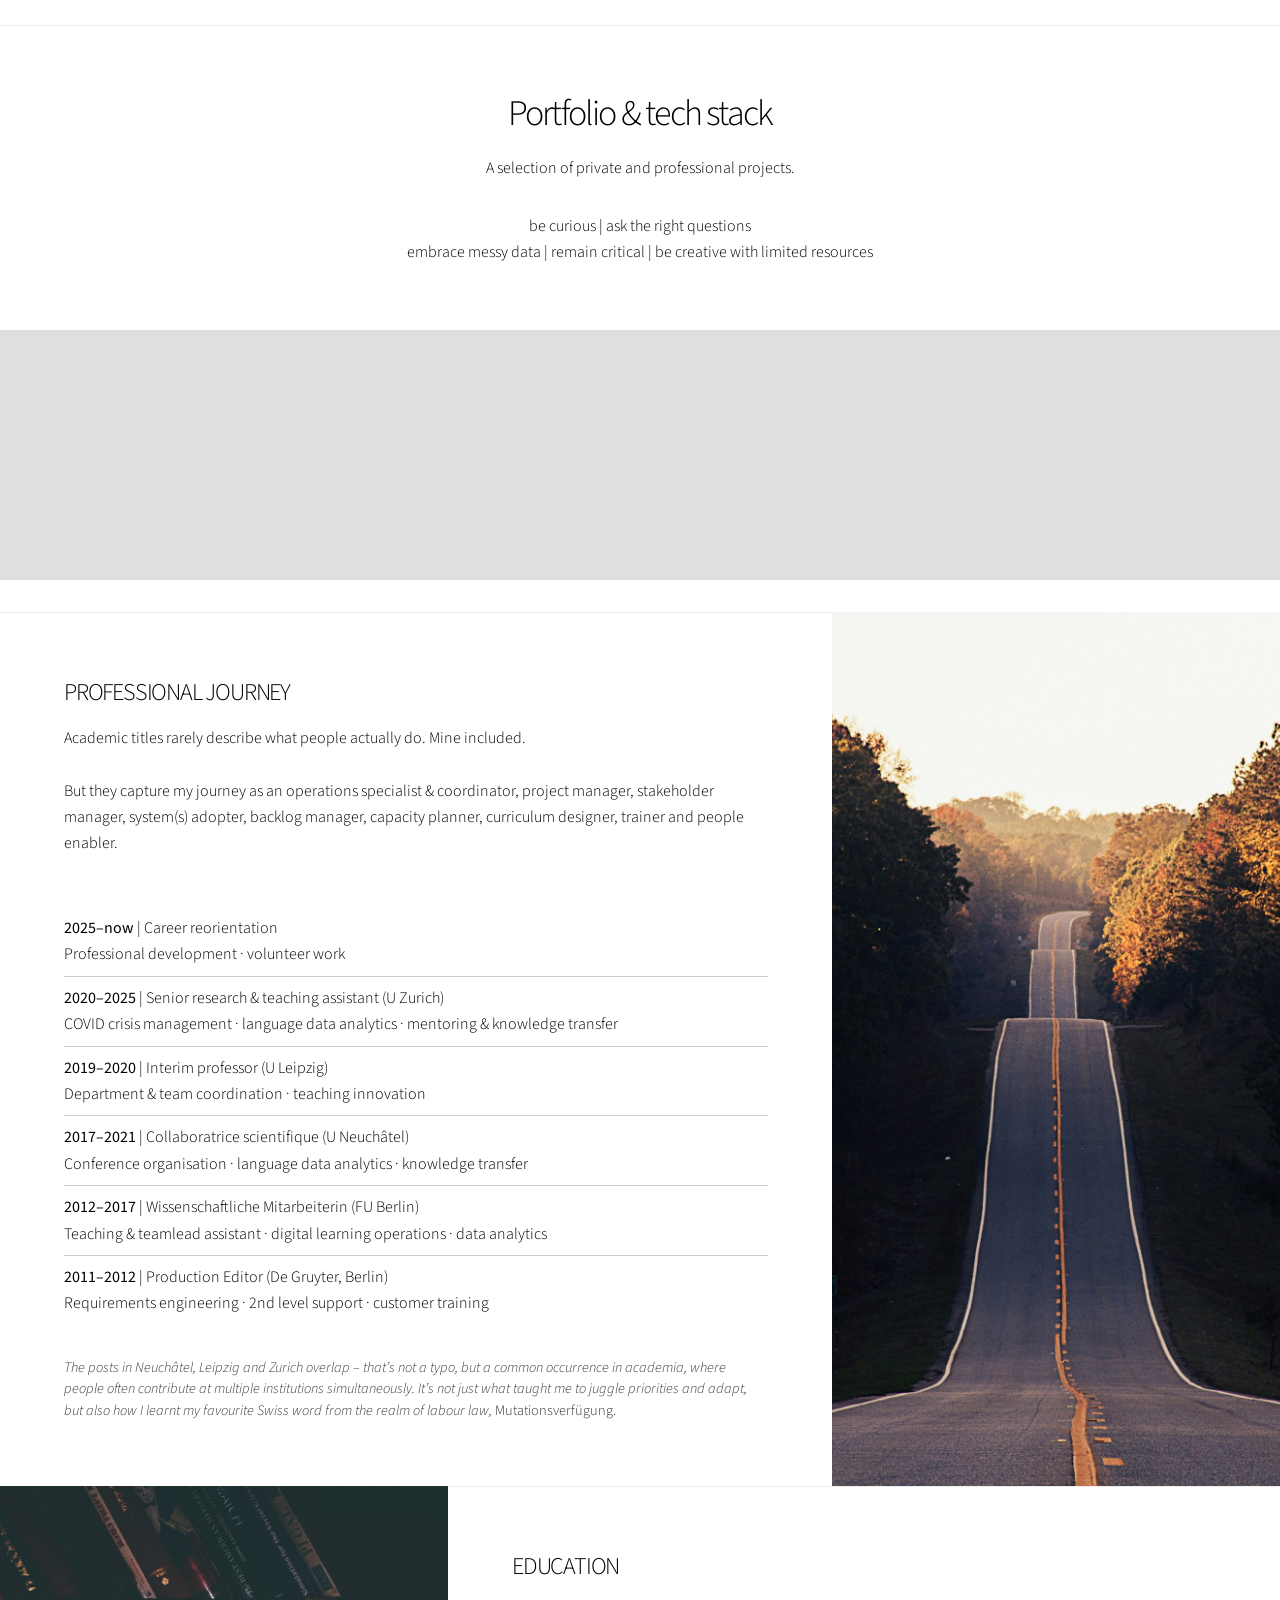
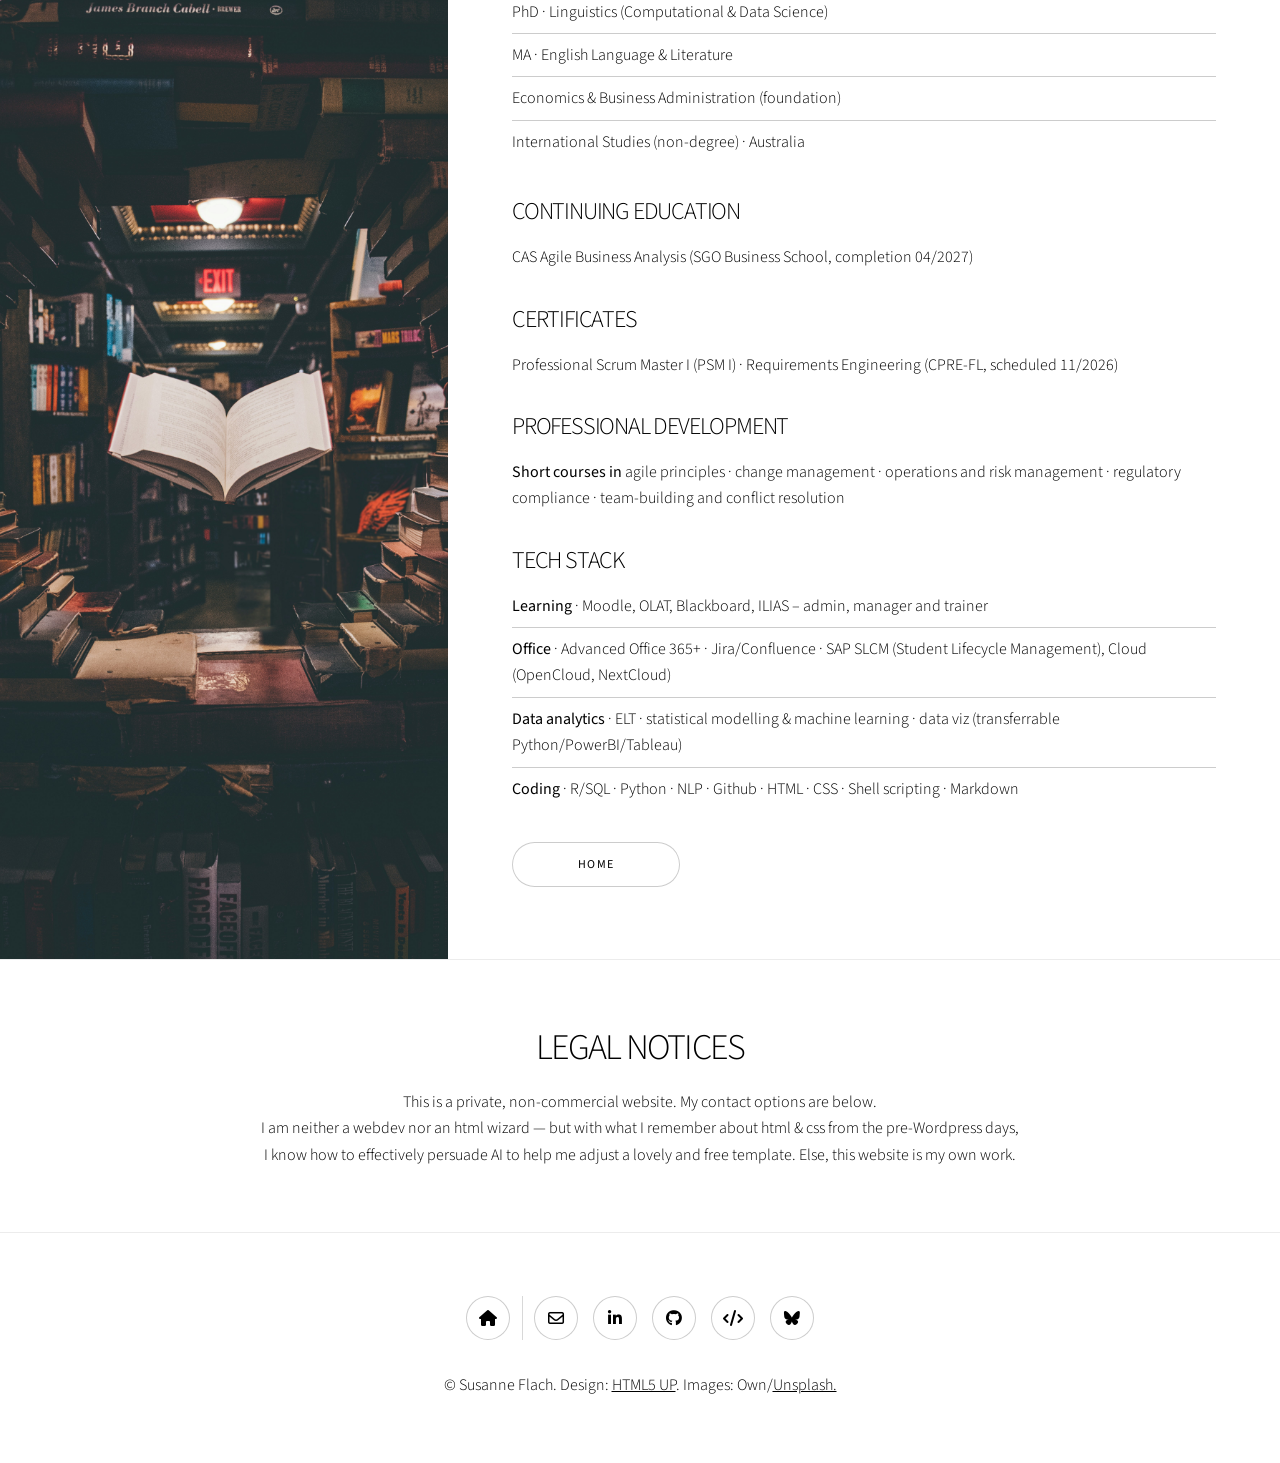
==== commit 2e29d782: "Update qualifications" ====
--- a/index.html
+++ b/index.html
@@ -284,10 +284,10 @@
             </section>
             <section>
               <span class="icon solid style2 major fas fa-user-clock"></span>
-              <h3>Delivery under pressure</h3>
+              <h3>Delivery under uncertainty</h3>
               <p>
                 <strong>Keeping momentum when resources are limited.</strong>
-                Balancing competing priorities, navigating uncertainty and
+                Balancing competing priorities, navigating ambiguity and
                 delivering outcomes with an agile mindset.
               </p>
             </section>
@@ -453,8 +453,8 @@
             Academic titles rarely describe what people actually do. Mine
             included.<br /><br />But they capture my journey as an operations
             specialist & coordinator, project manager, stakeholder manager,
-            system(s) adopter, backlog manager, curriculum designer, trainer and
-            people enabler.<br /><br />
+            system(s) adopter, backlog manager, capacity planner, curriculum
+            designer, trainer and people enabler.<br /><br />
           </p>
           <p></p>
           <ul class="alt">
